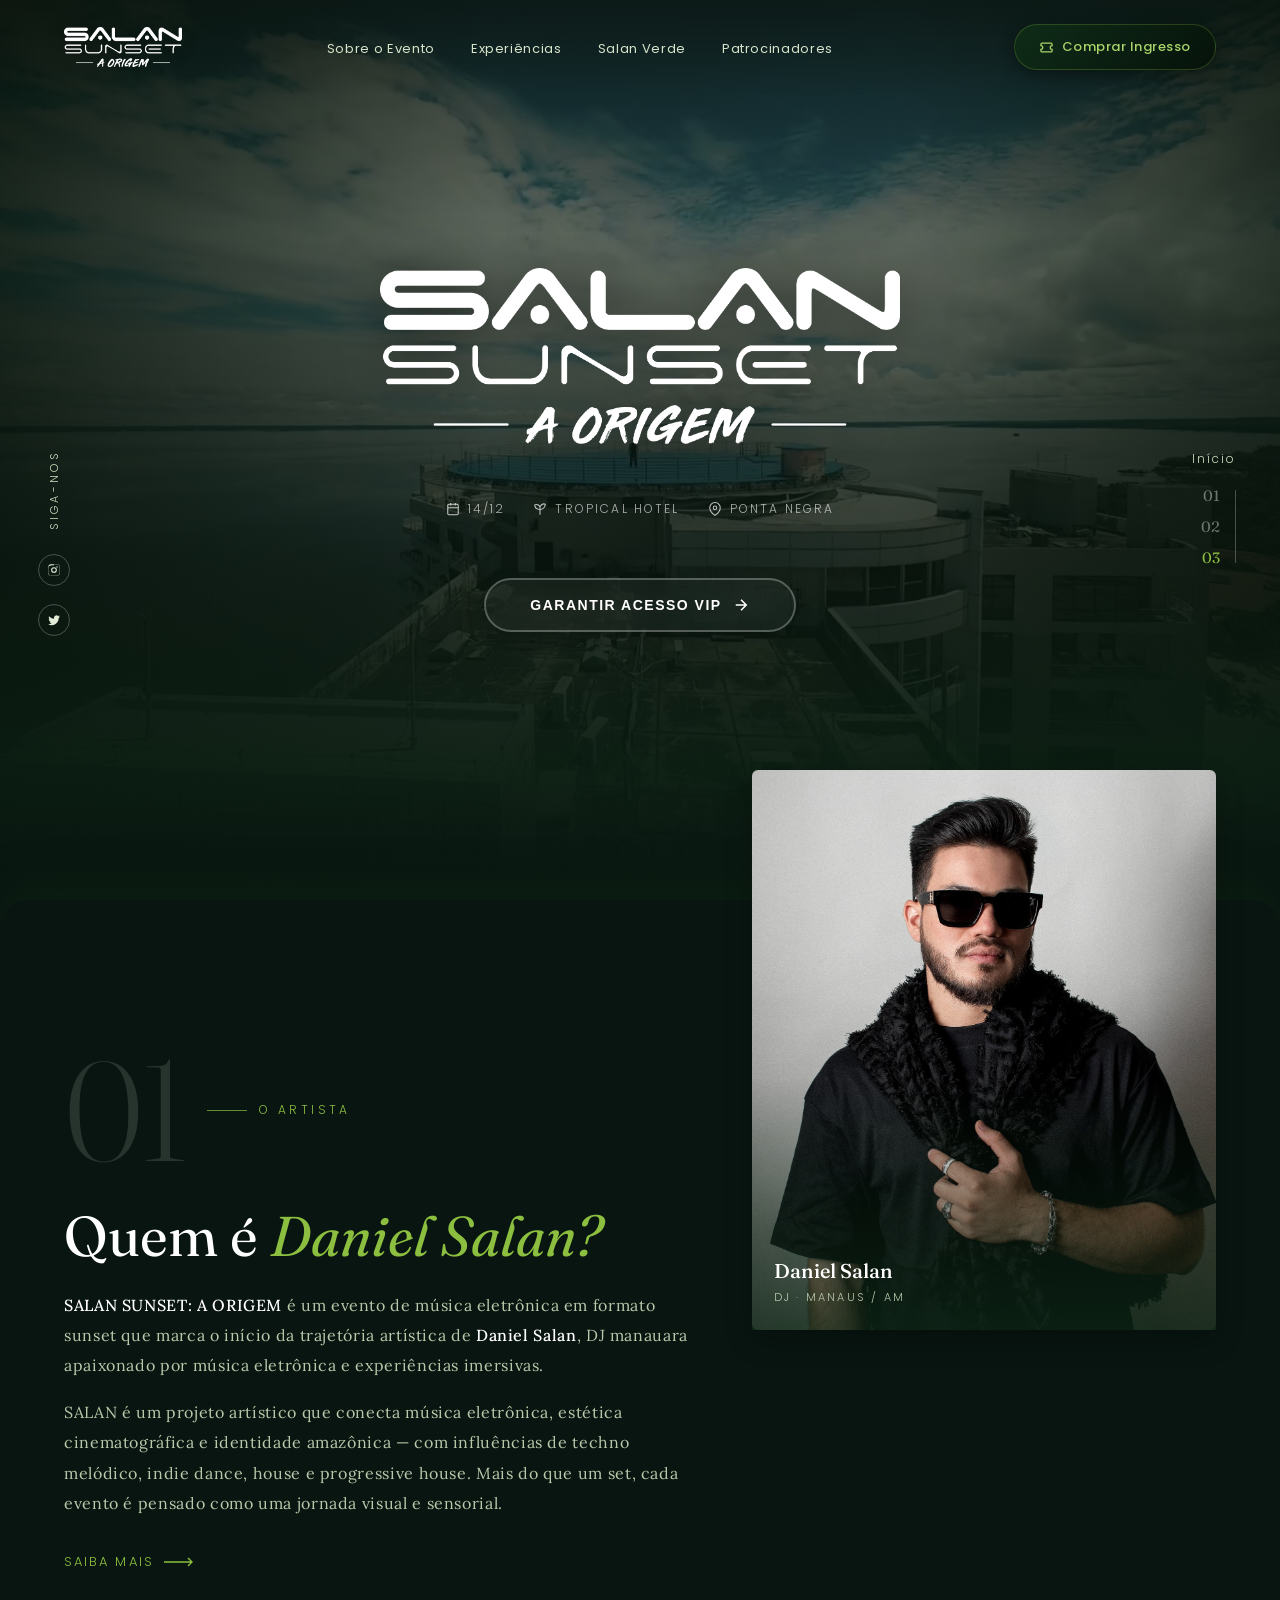
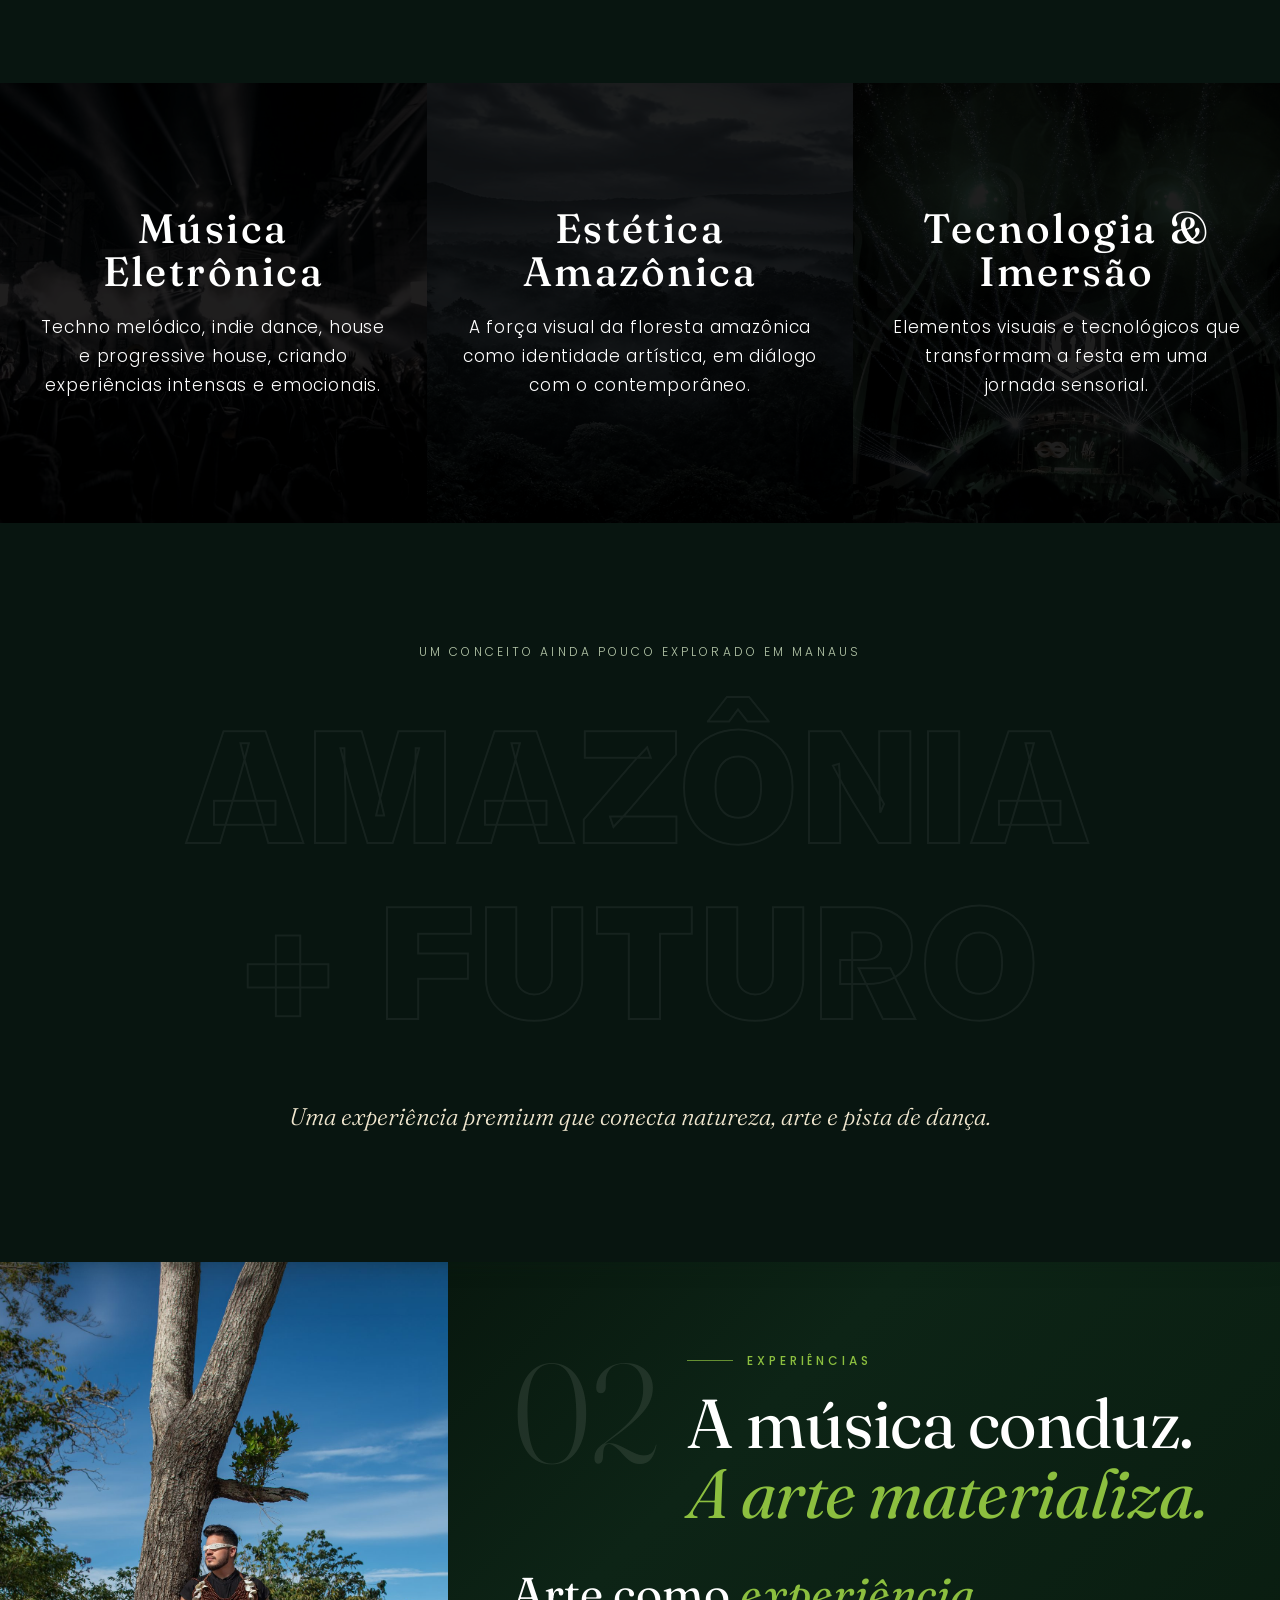
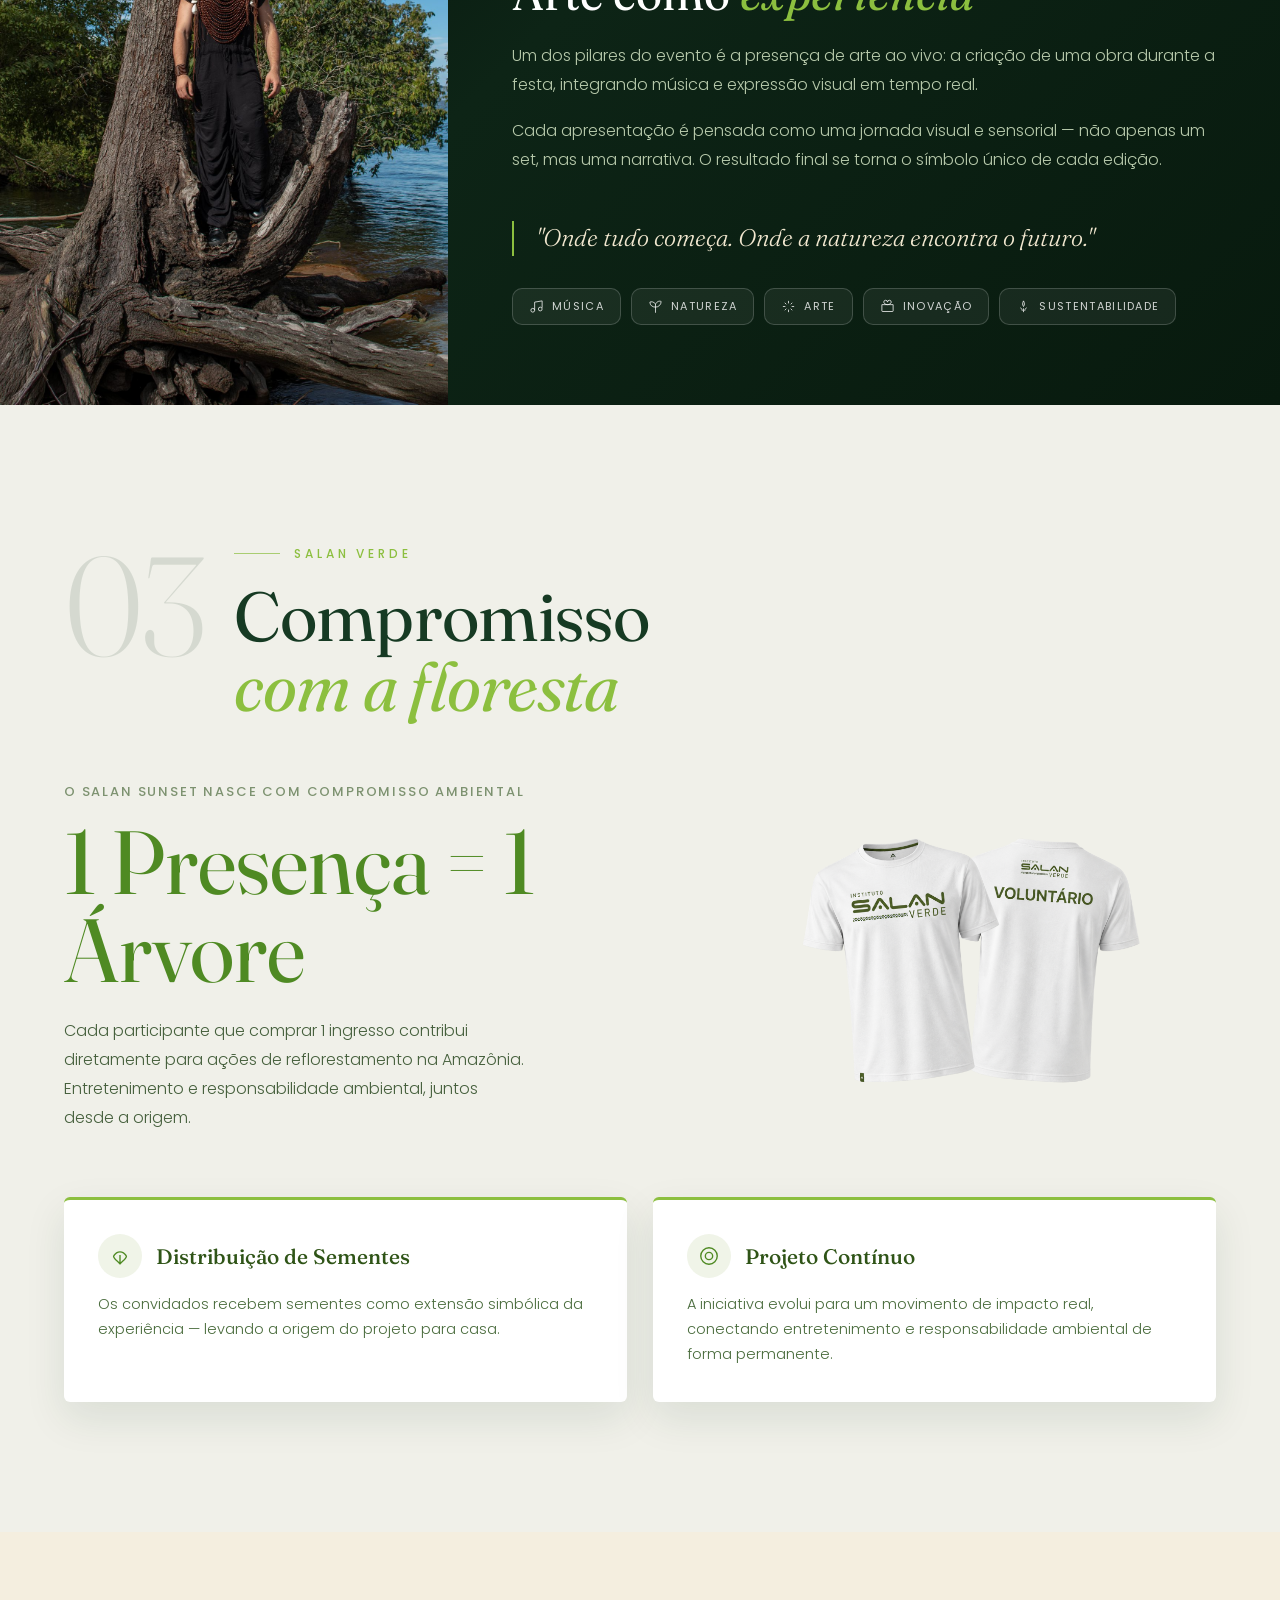
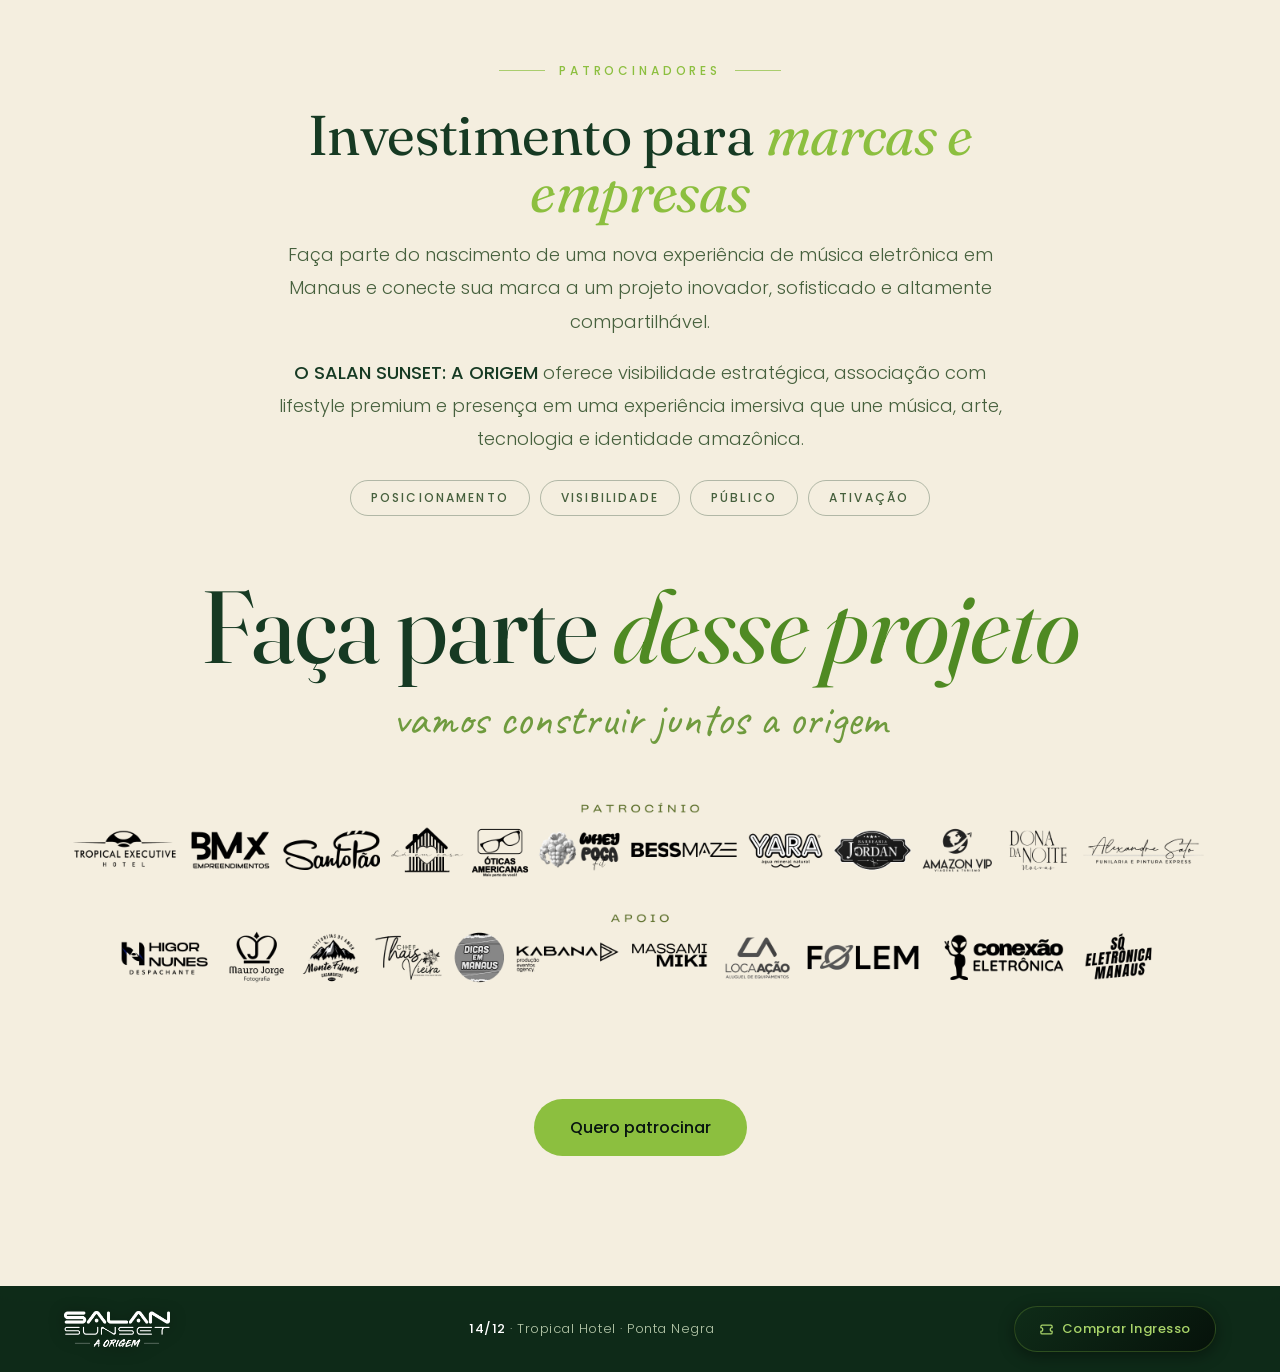
==== novo/index.html @ fd743526 "cno" ====
<!DOCTYPE html>
<html lang="pt-BR">
<head>
<meta charset="UTF-8">
<meta name="viewport" content="width=device-width, initial-scale=1.0">
<title>SALAN SUNSET — A Origem</title>
<meta name="description" content="SALAN SUNSET: A ORIGEM — um sunset de música eletrônica que une Amazônia e futuro. 14 de junho · Tropical Executive Hotel, Manaus.">
<link rel="preconnect" href="https://fonts.googleapis.com">
<link rel="preconnect" href="https://fonts.gstatic.com" crossorigin>
<link href="https://fonts.googleapis.com/css2?family=Fraunces:ital,opsz,wght@0,9..144,300;0,9..144,400;0,9..144,500;0,9..144,600;1,9..144,400;1,9..144,500&family=Lora:ital,wght@0,400;0,500;1,400&family=Poppins:wght@300;400;500;600;700&family=Caveat:wght@500;600;700&family=Abril+Fatface&family=Bebas+Neue&family=Ultra&family=Lobster&family=Playfair+Display:wght@900&family=Inter:wght@900&display=swap" rel="stylesheet">
<style>
:root{
  --green-deep:#081510;
  --green-deeper:#081510;
  --green-panel:#1f4a2f;
  --green-line:rgba(140,191,63,.22);
  --lime:#8cbf3f;
  --lime-soft:#a9d469;
  --cream:#f1e7cf;
  --light:#f0f0e9;
  --light-warm:#f4eedf;
  --ink:#163a23;
  --ink-soft:#46603d;
  --ink-mute:#7d9270;
  --on-dark:#e9efe0;
  --on-dark-mute:#b7c9ab;
  --font-display:"Fraunces",Georgia,serif;
  --font-body:"Poppins",sans-serif;
  --font-script:"Caveat",cursive;
}
*{margin:0;padding:0;box-sizing:border-box}
html{scroll-behavior:smooth}
body{font-family:var(--font-body);background:var(--green-deep);color:var(--on-dark);overflow-x:hidden;-webkit-font-smoothing:antialiased;font-weight:300}
::selection{background:var(--lime);color:var(--green-deep)}
img{display:block;max-width:100%}
a{color:inherit;text-decoration:none}

.kicker{font-size:12px;font-weight:500;letter-spacing:.32em;text-transform:uppercase;color:var(--lime);display:flex;align-items:center;gap:14px}
.kicker .ln{width:46px;height:1px;background:var(--lime);opacity:.7}
.script{font-family:var(--font-script);font-weight:600}
.h-big{font-family:var(--font-display);font-weight:400;line-height:1.02;letter-spacing:-.01em;font-size:clamp(36px,5.4vw,74px)}
.h-big em{font-style:italic;color:var(--lime)}
.lead{font-size:clamp(15px,1.4vw,17px);line-height:1.9;font-weight:400;max-width:58ch;font-family:"Lora",Georgia,serif;letter-spacing:0.04em}
.bignum{font-family:var(--font-display);font-weight:300;font-size:clamp(70px,11vw,150px);line-height:1;letter-spacing:-.02em}
.vine{position:absolute;pointer-events:none;z-index:2}

/* ---------- NAV ---------- */
header{position:fixed;top:0;left:0;right:0;z-index:100;display:flex;align-items:center;justify-content:space-between;
  padding:24px 5vw;transition:background .4s,padding .4s,backdrop-filter .4s,border-color .4s;background:linear-gradient(180deg,rgba(10,18,12,.4),transparent);backdrop-filter:blur(0px);-webkit-backdrop-filter:blur(0px)}
header.scrolled{background:rgba(10,18,13,.55);backdrop-filter:blur(28px) saturate(160%);-webkit-backdrop-filter:blur(28px) saturate(160%);padding:14px 5vw;border-bottom:1px solid rgba(255,255,255,.06)}
.nav-logo{display:flex;align-items:center}
.nav-logo-img{height:40px;width:auto;filter:drop-shadow(0 2px 8px rgba(0,0,0,.4))}
nav ul{list-style:none;display:flex;align-items:center;gap:36px}
nav a{font-size:13px;font-weight:400;letter-spacing:.05em;color:#d7e4cb;position:relative;padding:4px 0;transition:color .25s}
nav a::after{content:"";position:absolute;left:0;bottom:-2px;width:0;height:1px;background:var(--lime);transition:width .3s}
nav a:hover{color:#fff}nav a:hover::after{width:100%}
.btn-ticket{font-family:var(--font-body);font-weight:500;letter-spacing:.04em;font-size:13px;background:linear-gradient(135deg,#0f2c18,#06120a);color:#a9d469;border:1px solid rgba(140,191,63,.25);
  padding:12px 24px;border-radius:40px;cursor:pointer;transition:transform .25s,box-shadow .3s;display:inline-flex;align-items:center;gap:8px;white-space:nowrap;box-shadow:0 4px 16px rgba(0,0,0,.4)}
.btn-ticket{position:relative;overflow:hidden}
.btn-ticket::before{content:"";position:absolute;top:0;left:-100%;width:100%;height:100%;background:linear-gradient(90deg,transparent,rgba(255,255,255,.18),transparent);animation:btn-shine 3s linear infinite}
@keyframes btn-shine{0%{left:-100%}100%{left:100%}}
.btn-ticket svg{width:15px;height:15px}
.menu-toggle{display:none;background:none;border:none;cursor:pointer;flex-direction:column;gap:5px;z-index:120}
.menu-toggle span{display:block;width:26px;height:2px;background:#fff;border-radius:2px;transition:.3s}

/* ---------- HERO (MNTN-style, dark, fades into next section) ---------- */
.hero{position:sticky;top:0;height:100vh;display:flex;align-items:center;background:var(--green-deep);overflow:hidden}
.hero-bg{position:absolute;top:0;left:0;right:0;height:100%;z-index:0}
.hero-bg img.hero-poster{position:absolute;top:0;left:0;width:100%;height:100%;object-fit:cover;object-position:50% 26%;transition:opacity .8s ease}
.hero-bg img.hero-poster.hidden{opacity:0;pointer-events:none}
.hero-bg video.hero-video{position:absolute;top:0;left:0;width:100%;height:100%;object-fit:cover;object-position:50% 26%;opacity:0;transition:opacity .8s ease}
.hero-bg video.hero-video.visible{opacity:1}
.hero-bg::after{content:"";position:absolute;inset:0;background:
  linear-gradient(180deg,rgba(6,18,10,.8),rgba(8,24,14,.55) 26%,rgba(6,18,10,.78) 62%,rgba(10,28,17,.96) 86%,var(--green-deep) 100%),
  linear-gradient(90deg,rgba(6,18,10,.75),transparent 38%,transparent 70%,rgba(6,18,10,.6))}
.hero-inner{position:relative;z-index:3;padding:0 9vw;max-width:1320px;width:100%;margin:0 auto}
.hero-tag{margin-bottom:24px;opacity:0;animation:rise .9s .2s forwards}
.hero h1{margin:0;font-family:var(--font-display);font-weight:400;line-height:1.04;color:#fff;letter-spacing:0;
  font-size:clamp(40px,6.6vw,92px);max-width:14ch}
.hero h1 span{display:block;opacity:0;animation:rise 1s forwards}
.hero h1 .l1{animation-delay:.34s}.hero h1 .l2{animation-delay:.5s}
.hero-scroll{margin-top:34px;display:inline-flex;align-items:center;gap:12px;color:#d4e2c6;font-size:13px;letter-spacing:.12em;opacity:0;animation:rise 1s .8s forwards}
.hero-scroll svg{width:16px;height:16px;animation:bob 1.8s infinite}
@keyframes bob{0%,100%{transform:translateY(0)}50%{transform:translateY(5px)}}
/* left social rail */
.hero-logo-wrap{position:absolute;top:50%;left:0;right:0;z-index:3;display:flex;flex-direction:column;justify-content:center;align-items:center;gap:28px;transform:translateY(-50%)}
.hero-logo-img{max-width:520px;width:80vw;height:auto;filter:drop-shadow(0 4px 24px rgba(0,0,0,.5));opacity:0;animation:rise .9s .2s forwards}
.hero-event-info{display:flex;align-items:center;gap:28px;font-size:12px;letter-spacing:.18em;text-transform:uppercase;color:rgba(255,255,255,.65);font-weight:300;font-family:var(--font-body);opacity:0;animation:rise .9s .35s forwards;margin:28px 0 32px}
.hero-event-info span{display:flex;align-items:center;gap:8px}
.hero-event-info svg{stroke:#fff;opacity:.75;flex-shrink:0}
.hero-cta-btn{position:relative;background:transparent;backdrop-filter:blur(20px);-webkit-backdrop-filter:blur(20px);border:2px solid rgba(255,255,255,.3);color:#fff;padding:16px 44px;border-radius:50px;font-size:14px;font-weight:700;cursor:pointer;letter-spacing:1.5px;text-transform:uppercase;display:inline-flex;align-items:center;gap:10px;text-decoration:none;overflow:hidden;font-family:'Helvetica Neue',Helvetica,Arial,sans-serif;box-shadow:0 4px 15px rgba(0,0,0,.2),inset 0 0 20px rgba(255,255,255,.03);animation:rise .9s .4s forwards,pulse-hero-btn 2.5s 1.4s ease-in-out infinite;opacity:0;transition:background .3s,border-color .3s,transform .3s}
.hero-cta-btn:hover{background:rgba(255,255,255,.08);border-color:rgba(255,255,255,.5);transform:translateY(-3px) scale(1.04)}
.hero-btn-scan{position:absolute;top:0;left:-100%;width:100%;height:100%;background:linear-gradient(90deg,transparent,rgba(255,255,255,.25),transparent);animation:scan-hero 3s linear infinite}
.hero-btn-glow{position:absolute;top:-4px;left:-4px;right:-4px;bottom:-4px;background:rgba(255,255,255,.15);border-radius:50px;z-index:-1;filter:blur(18px);opacity:.35;animation:pulse-hero-glow 2.5s ease-in-out infinite}
.hero-btn-text{position:relative;z-index:2}
.hero-btn-icon{width:18px;height:18px;position:relative;z-index:2;transition:transform .3s}
.hero-cta-btn:hover .hero-btn-icon{transform:translate(3px,-3px)}
@keyframes scan-hero{0%{left:-100%}100%{left:100%}}
@keyframes pulse-hero-btn{0%,100%{box-shadow:0 4px 15px rgba(0,0,0,.2),inset 0 0 20px rgba(255,255,255,.03)}50%{box-shadow:0 8px 25px rgba(0,0,0,.35),0 0 28px rgba(255,255,255,.15),inset 0 0 28px rgba(255,255,255,.07)}}
@keyframes pulse-hero-glow{0%,100%{opacity:.25}50%{opacity:.5}}
.hero-rail{position:fixed;left:3vw;top:50%;transform:translateY(-50%);z-index:200;display:flex;flex-direction:column;align-items:center;gap:18px;opacity:0;animation:rise 1s .9s forwards}
.hero-rail .lbl{writing-mode:vertical-rl;text-orientation:mixed;transform:rotate(180deg);font-size:11px;letter-spacing:.3em;text-transform:uppercase;color:#cddcbf;margin-bottom:6px}
.hero-rail a{width:32px;height:32px;border:1px solid rgba(255,255,255,.25);border-radius:50%;display:flex;align-items:center;justify-content:center;transition:border-color .3s,background .3s}
.hero-rail a:hover{border-color:var(--lime);background:rgba(140,191,63,.12)}
.hero-rail a svg{width:14px;height:14px;fill:#e3ecd8}
/* right indicator */
.hero-ind{position:fixed;right:3.4vw;top:50%;transform:translateY(-50%);z-index:9999;text-align:right;opacity:0;animation:rise 1s 1s forwards}
.hero-ind .start{font-size:12px;letter-spacing:.18em;color:#cddcbf;margin-bottom:18px}
.hero-ind .nums{display:flex;flex-direction:column;gap:12px;align-items:flex-end;position:relative;padding-right:16px}
.hero-ind .nums::before{content:"";position:absolute;right:0;top:4px;bottom:4px;width:1px;background:rgba(255,255,255,.25)}
.hero-ind .nums a.ind-num{font-family:var(--font-display);font-weight:400;font-size:15px;color:rgba(255,255,255,.4);transition:color .4s;text-decoration:none;cursor:pointer;display:block}
.hero-ind .nums a.ind-num:hover{color:rgba(255,255,255,.8)}
.hero-ind .nums a.ind-num.on{color:var(--lime)}
.hero-ind .start{transition:color .4s}
.hero-ind .nums::before{transition:background .4s}
.hero-ind.over-light .start{color:rgba(22,58,35,.6)}
.hero-ind.over-light .nums::before{background:rgba(22,58,35,.25)}
.hero-ind.over-light .nums a.ind-num{color:rgba(22,58,35,.35)}
.hero-ind.over-light .nums a.ind-num:hover{color:rgba(22,58,35,.8)}
.hero-ind.over-light .nums a.ind-num.on{color:#2f5417}
@keyframes rise{from{opacity:0;transform:translateY(38px)}to{opacity:1;transform:translateY(0)}}

/* ---------- SECTION SHELL ---------- */
.section{position:relative;padding:130px 5vw;overflow:hidden}
.section.dark{background:var(--green-deep)}
.section.deeper{background:var(--green-deeper)}
.section.light{background:var(--light);color:var(--ink)}
.section.warm{background:var(--light-warm);color:var(--ink)}
.wrap{max-width:1200px;margin:0 auto;position:relative;z-index:3}
.light .lead,.warm .lead{color:var(--ink-soft)}
.dark .lead,.deeper .lead{color:var(--on-dark-mute)}
.sec-head{display:flex;align-items:flex-start;gap:30px;margin-bottom:60px}
.sec-head .num{color:rgba(233,239,224,.1)}
.light .sec-head .num,.warm .sec-head .num{color:rgba(22,58,35,.12)}
.sec-head .htext{padding-top:10px}
.sec-head .kicker{margin-bottom:18px}

.reveal{opacity:0;transform:translateY(40px);transition:opacity 1s cubic-bezier(.16,.8,.3,1),transform 1s cubic-bezier(.16,.8,.3,1)}
.reveal.in{opacity:1;transform:none}
.d1{transition-delay:.1s}.d2{transition-delay:.2s}.d3{transition-delay:.3s}.d4{transition-delay:.4s}

/* ---------- 01 O ARTISTA (dark, overlaps hero) ---------- */
.sobre{padding-top:140px;padding-bottom:130px;margin-top:0;position:relative;z-index:10;border-radius:28px 28px 0 0;box-shadow:0 -18px 36px rgba(12,30,18,1);overflow:visible}
.artist-intro{display:grid;grid-template-columns:1.15fr .85fr;gap:60px;align-items:start}
.artist-portrait-desktop{display:block}
.artist-portrait-mobile{display:none}
.artist-text{position:relative;padding-bottom:30px}
.artist-text .row{display:flex;align-items:center;gap:22px;margin-bottom:26px}
.artist-text .row .bignum{color:rgba(233,239,224,.14)}
.artist-text .row .lbl{display:flex;align-items:center;gap:12px;font-size:12px;letter-spacing:.28em;text-transform:uppercase;color:var(--lime)}
.artist-text .row .lbl .ln{width:40px;height:1px;background:var(--lime);opacity:.7}
.artist-text h2{font-family:var(--font-display);font-weight:400;font-size:clamp(30px,4.4vw,56px);line-height:1.05;color:#fff;margin-bottom:24px}
.artist-text h2 em{font-style:italic;color:var(--lime)}
.artist-text p{font-size:16px;line-height:1.9;color:var(--on-dark-mute);font-weight:400;margin-bottom:16px;font-family:"Lora",Georgia,serif;letter-spacing:0.04em}
.artist-text .accent{color:#fff;font-weight:500}
.artist-text .more{display:inline-flex;align-items:center;gap:10px;margin-top:18px;color:var(--lime);font-size:13px;letter-spacing:.16em;text-transform:uppercase}
.artist-text .more svg{width:30px;height:10px;stroke:var(--lime);fill:none;stroke-width:1.4}
.artist-portrait{position:relative;margin-top:-30vh;margin-bottom:80px}
.artist-portrait .frame{border-radius:6px;overflow:hidden;box-shadow:0 10px 28px rgba(0,0,0,.22)}
.artist-portrait .frame img{width:100%;height:560px;object-fit:cover;object-position:50% 30%}
.artist-portrait .cap{position:absolute;left:22px;bottom:22px;color:#fff;z-index:2}
.artist-portrait .cap b{font-family:var(--font-display);font-weight:500;font-size:20px;display:block}
.artist-portrait .cap small{font-size:11px;letter-spacing:.2em;text-transform:uppercase;color:var(--on-dark-mute)}
.artist-portrait .frame::after{content:"";position:absolute;inset:0;background:linear-gradient(180deg,transparent 55%,rgba(15,44,26,.7))}

/* pillars (dark) */
.pillars{display:grid;grid-template-columns:repeat(3,1fr);gap:0;margin-top:80px;width:100vw;position:relative;left:50%;transform:translateX(-50%)}
.img-pillar{position:relative;height:440px;overflow:hidden}
.img-pillar img{position:absolute;inset:0;width:100%;height:100%;object-fit:cover;filter:grayscale(75%) contrast(1.15)}
.img-pillar-overlay{position:absolute;inset:0;background:rgba(0,0,0,.88)}
.img-pillar-content{position:absolute;inset:0;display:flex;flex-direction:column;justify-content:center;align-items:center;text-align:center;padding:38px 34px;z-index:2}
.img-pillar-content h3{font-family:var(--font-display);font-weight:500;font-size:41px;color:#fff;margin-bottom:20px;line-height:1.05;letter-spacing:.06em}
.img-pillar-content p{font-size:17px;line-height:1.7;color:#fff;font-weight:300;font-family:var(--font-body);max-width:360px;text-align:center;letter-spacing:.05em}

/* differential (dark) */
.diff{margin-top:120px;text-align:center}
.diff .small{font-size:12px;letter-spacing:.26em;text-transform:uppercase;color:var(--on-dark-mute);margin-bottom:22px}
.diff .mega{font-family:"Inter",sans-serif;font-weight:900;font-size:clamp(70px,12vw,180px);line-height:1.15;padding-top:.1em;letter-spacing:.04em;text-transform:uppercase;background-image:linear-gradient(to bottom,rgba(0,0,0,.8) 0%,transparent 20%,transparent 65%,rgba(0,0,0,.8) 100%),linear-gradient(to right,rgba(0,0,0,.7) 0%,transparent 18%,transparent 82%,rgba(0,0,0,.7) 100%),url('assets/ftext.jpg');background-size:cover;background-position:center;background-attachment:fixed;-webkit-background-clip:text;background-clip:text;-webkit-text-fill-color:transparent;color:transparent;-webkit-text-stroke:2px rgba(255,255,255,.06)}
.diff .mega .plus{-webkit-text-fill-color:transparent}
.diff-cols{display:grid;grid-template-columns:1fr 1fr;gap:60px;max-width:880px;margin:54px auto 0;text-align:left}
.diff-cols h4{font-size:13px;letter-spacing:.16em;text-transform:uppercase;color:var(--cream);margin-bottom:18px;font-weight:600}
.diff-cols ul{list-style:none}
.diff-cols li{display:flex;gap:13px;align-items:flex-start;font-size:15px;line-height:1.6;color:var(--on-dark-mute);margin-bottom:13px;font-weight:300}
.diff-cols li::before{content:"";flex:0 0 6px;height:6px;border-radius:50%;background:var(--lime);margin-top:9px}
.diff-result{display:inline-block;margin-top:50px;font-family:var(--font-display);font-style:italic;font-weight:300;font-size:clamp(18px,2vw,24px);color:var(--cream);white-space:nowrap;max-width:none}

/* ---------- EXPERIENCIAS (dark) ---------- */
#experiencias{padding:0;background:linear-gradient(135deg,#030b06 0%,#0d2416 45%,#081a0e 100%)}
#experiencias>.wrap{padding:80px 5vw}
.exp-art{display:grid;grid-template-columns:35% 1fr;gap:0;align-items:stretch}
.exp-art .imgwrap{border-radius:0;overflow:hidden;box-shadow:none}
.exp-art .imgwrap img{width:100%;height:100%;min-height:680px;object-fit:cover;object-position:center}
.exp-art .exp-text{padding:80px 5vw 80px 64px;display:flex;flex-direction:column;justify-content:center}
.exp-art h3{font-family:var(--font-display);font-weight:400;font-size:clamp(28px,3.6vw,46px);line-height:1.08;color:#fff;margin-bottom:22px}
.exp-art h3 em{font-style:italic;color:var(--lime)}
.exp-art p{font-size:16px;line-height:1.85;color:var(--on-dark-mute);font-weight:300;margin-bottom:16px}
.exp-art .quote{font-family:var(--font-display);font-style:italic;color:var(--cream);font-size:clamp(19px,2vw,24px);line-height:1.45;border-left:2px solid var(--lime);padding-left:22px;margin-top:30px}
.unite{text-align:center;margin-bottom:120px}
.unite h3{font-family:var(--font-display);font-weight:400;font-size:clamp(26px,3.4vw,42px);color:#fff;margin-bottom:16px}
.unite p{color:var(--on-dark-mute);font-weight:300;max-width:60ch;margin:0 auto 56px;line-height:1.8}
.chips{display:flex;flex-wrap:nowrap;justify-content:flex-start;gap:10px;align-items:center}
.chip{display:inline-flex;flex-direction:row;align-items:center;gap:8px;width:auto;padding:9px 16px;background:rgba(255,255,255,.06);border:1px solid rgba(255,255,255,.18);border-radius:10px;transition:background .3s,border-color .3s}
.chip:hover{background:rgba(140,191,63,.1);border-color:rgba(140,191,63,.4)}
.chip .box{width:auto;height:auto;border-radius:0;border:none;background:none;padding:0;display:flex;align-items:center}
.chip .box svg{width:15px;height:15px;stroke:rgba(255,255,255,.75);fill:none;stroke-width:1.6}
.chip span{font-size:11px;letter-spacing:.12em;text-transform:uppercase;color:rgba(255,255,255,.8);font-weight:400;white-space:nowrap}
.value-grid{display:grid;grid-template-columns:repeat(4,1fr);gap:0;margin-top:54px;width:100vw;position:relative;left:50%;transform:translateX(-50%)}
.vcard{background:transparent;padding:48px 40px;transition:background .35s}
.vcard:hover{background:var(--green-panel)}
.vcard .vh{display:flex;align-items:center;gap:14px;margin-bottom:20px}
.vcard .vh .ic{width:40px;height:40px;border-radius:50%;border:1px solid var(--lime);display:flex;align-items:center;justify-content:center;flex:0 0 auto}
.vcard .vh .ic svg{width:19px;height:19px;stroke:var(--lime-soft);fill:none;stroke-width:1.5}
.vcard .vh h4{font-family:var(--font-display);font-weight:500;font-size:20px;color:#fff}
.vcard ul{list-style:none}
.vcard li{display:flex;gap:11px;font-size:14.5px;line-height:1.6;color:var(--on-dark-mute);margin-bottom:11px;font-weight:300}
.vcard li::before{content:"";flex:0 0 5px;height:5px;border-radius:50%;background:var(--lime);margin-top:9px}

/* ---------- SALAN VERDE (light) ---------- */
.verde-top{display:grid;grid-template-columns:1.1fr .9fr;gap:64px;align-items:center;margin-top:50px}
.verde-mega .pre{font-size:13px;letter-spacing:.14em;text-transform:uppercase;color:var(--ink-mute);margin-bottom:16px;font-weight:500}
.verde-mega .one{font-family:var(--font-display);font-weight:400;font-size:clamp(40px,7vw,96px);line-height:.98;color:#4f8a23;display:flex;align-items:center;gap:18px;flex-wrap:wrap}
.verde-mega .one .tree{font-size:.78em}
.verde-mega .note{margin-top:24px;font-size:16px;line-height:1.8;color:var(--ink-soft);max-width:46ch;font-weight:300}
.verde-shirt{background:#fff;border-radius:6px;box-shadow:0 24px 60px rgba(22,58,35,.16);padding:44px;text-align:center}
.verde-shirt .tlogo{font-family:var(--font-body);font-weight:600;font-size:30px;letter-spacing:.06em;color:#2f5417;line-height:1}
.verde-shirt .tlogo small{display:block;font-size:10px;letter-spacing:.3em;color:#6f9b3e;font-weight:500;margin-bottom:4px}
.verde-shirt .tlogo .v{font-size:13px;letter-spacing:.32em;color:#6f9b3e;display:block;margin-top:4px}
.verde-shirt .vbig{font-family:var(--font-display);font-weight:500;font-size:34px;color:#2f5417;margin:18px 0 10px}
.verde-shirt p{color:#6f9b3e;font-size:13px;font-weight:300}
.verde-cards{display:grid;grid-template-columns:repeat(2,1fr);gap:26px;margin-top:64px}
.gcard{background:#fff;border-radius:6px;padding:34px;box-shadow:0 16px 40px rgba(22,58,35,.1);border-top:3px solid var(--lime)}
.gcard .gh{display:flex;align-items:center;gap:14px;margin-bottom:14px}
.gcard .gh .ic{width:44px;height:44px;border-radius:50%;background:#f0f4e8;display:flex;align-items:center;justify-content:center}
.gcard .gh .ic svg{width:22px;height:22px;stroke:#4f8a23;fill:none;stroke-width:1.5}
.gcard h4{font-family:var(--font-display);font-weight:500;font-size:21px;color:#2f5417}
.gcard p{font-size:14.5px;line-height:1.75;color:#496b3c;font-weight:300}

/* ---------- PATROCINADORES (warm light) ---------- */
.spons{text-align:center}
.spons .invest{max-width:760px;margin:0 auto 60px}
.spons .invest p{font-size:clamp(16px,1.5vw,18px);line-height:1.85;color:var(--ink-soft);font-weight:300;margin-top:18px}
.spons .invest .accent{color:var(--ink);font-weight:500}
.spons .final{font-family:var(--font-display);font-weight:400;font-size:clamp(40px,8vw,108px);line-height:.98;color:var(--ink);margin:24px 0 14px;letter-spacing:-.01em}
.spons .final .w{color:#4f8a23;font-style:italic}
.spons .final-sub{font-family:var(--font-script);font-size:clamp(28px,4vw,46px);color:#6f9b3e;margin-bottom:46px}
.spons-tags{display:flex;flex-wrap:wrap;gap:10px;margin-top:24px;justify-content:center}
.spons-tag{display:inline-block;padding:8px 20px;border:1px solid rgba(22,58,35,.3);border-radius:30px;font-size:12px;letter-spacing:.18em;text-transform:uppercase;color:var(--ink-soft);font-weight:500;font-family:var(--font-body)}
.logos-row{display:flex;flex-wrap:wrap;justify-content:center;gap:22px;margin-top:10px}
.logo-slot{width:210px;height:100px;border:1px solid rgba(22,58,35,.16);border-radius:5px;display:flex;align-items:center;justify-content:center;font-size:12px;letter-spacing:.16em;text-transform:uppercase;color:var(--ink-mute);background:#fff;transition:border-color .3s,color .3s,transform .3s}
.logo-slot:hover{border-color:var(--lime);color:#4f8a23;transform:translateY(-3px)}

/* ---------- FOOTER ---------- */
footer{background:rgba(15,44,26,.96);backdrop-filter:blur(12px);-webkit-backdrop-filter:blur(12px);padding:20px 5vw;position:relative}
.foot-wrap{max-width:1200px;margin:0 auto;display:flex;justify-content:space-between;align-items:center;gap:24px}
.foot-logo{display:flex;align-items:center}
.foot-logo img{height:36px;width:auto;filter:drop-shadow(0 2px 8px rgba(0,0,0,.4))}
.foot-meta{font-size:13px;color:var(--on-dark-mute);font-weight:300;letter-spacing:.04em}
.foot-meta strong{color:#fff;font-weight:500}
.foot-bottom{display:none}

/* ---------- RESPONSIVE ---------- */
@media(max-width:980px){
  .artist-intro{display:flex;flex-direction:column;gap:0}
  .exp-art{grid-template-columns:1fr;gap:0}
  .exp-art .imgwrap img{height:360px}
  .exp-art .exp-text{padding:48px 6vw}
  .verde-top{grid-template-columns:1fr;gap:32px}
  .artist-portrait-desktop{display:none}
  .artist-portrait-mobile{display:block;margin-top:24px;margin-bottom:24px;width:100%}
  .artist-portrait .frame img{height:380px}
  .artist-portrait{margin-top:0}
  .sobre{margin-top:0}
  .diff-cols,.verde-cards{grid-template-columns:1fr}
  .value-grid{grid-template-columns:repeat(2,1fr);width:100%;left:0;transform:none}
  .pillars{grid-template-columns:1fr;width:100vw;left:50%;transform:translateX(-50%)}
  .img-pillar{height:280px}
  .img-pillar-content h3{font-size:28px}
  .img-pillar-content p{font-size:14px}
  .hero-rail,.hero-ind{display:none}
  .diff .mega{font-size:clamp(48px,12vw,100px)}
  .chips{flex-wrap:wrap;gap:8px}
  .hero-event-info{flex-wrap:wrap;gap:12px;justify-content:center}
  .hero-logo-img{max-width:80vw}
}
@media(max-width:760px){
  nav ul{position:fixed;inset:0;background:rgba(10,18,13,.97);backdrop-filter:blur(16px);flex-direction:column;justify-content:center;gap:30px;transform:translateX(100%);transition:transform .4s;z-index:110}
  nav ul.open{transform:translateX(0)}
  nav a{font-size:20px;letter-spacing:.04em}
  .btn-ticket{display:none}
  .mobile-ticket{display:inline-flex!important}
  .menu-toggle{display:flex}
  .menu-toggle.active span:nth-child(1){transform:translateY(7px) rotate(45deg)}
  .menu-toggle.active span:nth-child(2){opacity:0}
  .menu-toggle.active span:nth-child(3){transform:translateY(-7px) rotate(-45deg)}
  .section{padding:70px 5vw}
  .sobre{padding-top:80px;padding-bottom:80px}
  .hero-logo-wrap{gap:18px}
  .hero-cta-btn{padding:12px 28px;font-size:11px}
  .hero-event-info{font-size:10px;gap:10px}
  .value-grid{grid-template-columns:1fr}
  .vcard{padding:28px 20px}
  .img-pillar-content h3{font-size:22px}
  .foot-wrap{flex-direction:column;gap:16px;text-align:center}
  .spons-tags{gap:8px}
  .diff .mega{font-size:clamp(40px,15vw,80px)}
  .sec-head{flex-direction:column;gap:10px;margin-bottom:36px}
  .pillars{grid-template-columns:1fr}
}
.mobile-ticket{display:none}
</style>
</head>
<body>

<!-- ===== NAV ===== -->
<header id="header">
  <a href="#top" class="nav-logo"><img src="LOGO - Salan Sunset.png" alt="Salan Sunset" class="nav-logo-img"></a>
  <nav>
    <button class="menu-toggle" id="menuToggle" aria-label="Menu"><span></span><span></span><span></span></button>
    <ul id="navList">
      <li><a href="#sobre">Sobre o Evento</a></li>
      <li><a href="#experiencias">Experiências</a></li>
      <li><a href="#verde">Salan Verde</a></li>
      <li><a href="#patrocinadores">Patrocinadores</a></li>
      <li><a href="#ingresso" class="btn-ticket mobile-ticket">Comprar Ingresso</a></li>
    </ul>
  </nav>
  <a href="#ingresso" class="btn-ticket">
    <svg viewBox="0 0 24 24" fill="none" stroke="currentColor" stroke-width="2"><path d="M3 9a3 3 0 0 1 0 6v2a2 2 0 0 0 2 2h14a2 2 0 0 0 2-2v-2a3 3 0 0 1 0-6V7a2 2 0 0 0-2-2H5a2 2 0 0 0-2 2z"/></svg>
    Comprar Ingresso
  </a>
</header>

<!-- ===== HERO ===== -->
<section class="hero" id="top">
  <div class="hero-bg">
    <img src="assets/f1.jpg" alt="Natureza amazônica ao entardecer" class="hero-poster">
    <video autoplay loop muted playsinline webkit-playsinline preload="auto" class="hero-video">
      <source src="assets/f1.mp4" type="video/mp4">
    </video>
  </div>
  <!-- left social rail -->
  <div class="hero-rail">
    <span class="lbl">Siga-nos</span>
    <a href="#" aria-label="Instagram"><svg viewBox="0 0 24 24"><path d="M12 2.2c3.2 0 3.6 0 4.9.1 1.2.1 1.8.3 2.2.4.6.2 1 .5 1.4.9.4.4.7.8.9 1.4.2.4.4 1 .4 2.2.1 1.3.1 1.7.1 4.9s0 3.6-.1 4.9c-.1 1.2-.3 1.8-.4 2.2-.2.6-.5 1-.9 1.4-.4.4-.8.7-1.4.9-.4.2-1 .4-2.2.4-1.3.1-1.7.1-4.9.1s-3.6 0-4.9-.1c-1.2-.1-1.8-.3-2.2-.4-.6-.2-1-.5-1.4-.9-.4-.4-.7-.8-.9-1.4-.2-.4-.4-1-.4-2.2C2.2 15.6 2.2 15.2 2.2 12s0-3.6.1-4.9c.1-1.2.3-1.8.4-2.2.2-.6.5-1 .9-1.4.4-.4.8-.7 1.4-.9.4-.2 1-.4 2.2-.4C8.4 2.2 8.8 2.2 12 2.2zm0 1.8c-3.1 0-3.5 0-4.7.1-1.1.1-1.7.2-2.1.4-.5.2-.9.4-1.3.8-.4.4-.6.8-.8 1.3-.2.4-.3 1-.4 2.1C2.6 8.5 2.6 8.9 2.6 12s0 3.5.1 4.7c.1 1.1.2 1.7.4 2.1.2.5.4.9.8 1.3.4.4.8.6 1.3.8.4.2 1 .3 2.1.4 1.2.1 1.6.1 4.7.1s3.5 0 4.7-.1c1.1-.1 1.7-.2 2.1-.4.5-.2.9-.4 1.3-.8.4-.4.6-.8.8-1.3.2-.4.3-1 .4-2.1.1-1.2.1-1.6.1-4.7s0-3.5-.1-4.7c-.1-1.1-.2-1.7-.4-2.1-.2-.5-.4-.9-.8-1.3-.4-.4-.8-.6-1.3-.8-.4-.2-1-.3-2.1-.4-1.2-.1-1.6-.1-4.7-.1zm0 3.1a4.9 4.9 0 1 1 0 9.8 4.9 4.9 0 0 1 0-9.8zm0 8a3.1 3.1 0 1 0 0-6.2 3.1 3.1 0 0 0 0 6.2zm6.3-8.2a1.15 1.15 0 1 1-2.3 0 1.15 1.15 0 0 1 2.3 0z"/></svg></a>
    <a href="#" aria-label="Twitter"><svg viewBox="0 0 24 24"><path d="M22 5.9c-.7.3-1.5.5-2.3.6.8-.5 1.5-1.3 1.8-2.3-.8.5-1.7.8-2.6 1A4.1 4.1 0 0 0 12 8.8c0 .3 0 .6.1.9-3.4-.2-6.4-1.8-8.4-4.3-.4.6-.6 1.3-.6 2.1 0 1.4.7 2.7 1.8 3.4-.7 0-1.3-.2-1.9-.5v.1c0 2 1.4 3.6 3.3 4-.3.1-.7.1-1 .1-.3 0-.5 0-.8-.1.5 1.6 2 2.8 3.8 2.8a8.2 8.2 0 0 1-5.1 1.8H2a11.6 11.6 0 0 0 6.3 1.8c7.5 0 11.7-6.3 11.7-11.7v-.5c.8-.6 1.5-1.3 2-2.2z"/></svg></a>
  </div>

  <div class="hero-logo-wrap">
    <img src="LOGO - Salan Sunset.png" alt="Salan Sunset" class="hero-logo-img">
    <div class="hero-event-info">
      <span>
        <svg width="14" height="14" viewBox="0 0 24 24" fill="none" stroke="currentColor" stroke-width="1.8"><rect x="3" y="4" width="18" height="18" rx="2"/><line x1="16" y1="2" x2="16" y2="6"/><line x1="8" y1="2" x2="8" y2="6"/><line x1="3" y1="10" x2="21" y2="10"/></svg>
        14/12
      </span>
      <span>
        <svg width="14" height="14" viewBox="0 0 24 24" fill="none" stroke="currentColor" stroke-width="1.8"><path d="M12 22V8M12 8c-3-4-7-4-9-3 0 5 4 8 9 8M12 8c3-5 7-5 9-4 0 5-4 9-9 9"/></svg>
        Tropical Hotel
      </span>
      <span>
        <svg width="14" height="14" viewBox="0 0 24 24" fill="none" stroke="currentColor" stroke-width="1.8"><path d="M21 10c0 7-9 13-9 13s-9-6-9-13a9 9 0 0 1 18 0z"/><circle cx="12" cy="10" r="3"/></svg>
        Ponta Negra
      </span>
    </div>
    <a href="https://shotgun.live/events/salan-sunset-a-origem" target="_blank" class="hero-cta-btn">
      <span class="hero-btn-scan"></span>
      <span class="hero-btn-text">Garantir Acesso VIP</span>
      <svg viewBox="0 0 24 24" fill="none" stroke="currentColor" stroke-width="2" class="hero-btn-icon"><path d="M5 12h14M12 5l7 7-7 7"/></svg>
      <span class="hero-btn-glow"></span>
    </a>
  </div>
</section>

<div class="hero-ind">
  <div class="start">Início</div>
  <div class="nums">
    <a href="#top" class="ind-num on" data-target="top">01</a>
    <a href="#sobre" class="ind-num" data-target="sobre">02</a>
    <a href="#experiencias" class="ind-num" data-target="experiencias">03</a>
  </div>
</div>

<!-- ===== 01 O ARTISTA (dark, overlaps hero) ===== -->
<section class="section dark sobre" id="sobre">
  <div class="wrap">
    <div class="artist-intro">
      <div class="artist-text">
        <div class="row reveal">
          <div class="bignum">01</div>
          <div class="lbl"><span class="ln"></span>O Artista</div>
        </div>
        <h2 class="reveal d1">Quem é <em>Daniel Salan?</em></h2>
        <!-- foto só no mobile, aparece abaixo do título -->
        <div class="artist-portrait artist-portrait-mobile reveal d1">
          <div class="frame"><img src="assets/salan-glasses.jpg" alt="Daniel Salan na natureza amazônica"></div>
          <div class="cap"><b>Daniel Salan</b><small>DJ · Manaus / AM</small></div>
        </div>
        <p class="reveal d1"><span class="accent">SALAN SUNSET: A ORIGEM</span> é um evento de música eletrônica em formato sunset que marca o início da trajetória artística de <span class="accent">Daniel Salan</span>, DJ manauara apaixonado por música eletrônica e experiências imersivas.</p>
        <p class="reveal d2">SALAN é um projeto artístico que conecta música eletrônica, estética cinematográfica e identidade amazônica — com influências de techno melódico, indie dance, house e progressive house. Mais do que um set, cada evento é pensado como uma jornada visual e sensorial.</p>
        <a href="#experiencias" class="more reveal d2">Saiba mais <svg viewBox="0 0 30 10"><path d="M0 5h28M24 1l4 4-4 4"/></svg></a>
      </div>
      <!-- foto no desktop, coluna direita -->
      <div class="artist-portrait artist-portrait-desktop reveal d1">
        <div class="frame"><img src="assets/salan-glasses.jpg" alt="Daniel Salan na natureza amazônica"></div>
        <div class="cap"><b>Daniel Salan</b><small>DJ · Manaus / AM</small></div>
      </div>
    </div>

    <div class="pillars">
      <div class="img-pillar reveal">
        <img src="assets/d1.jpg" alt="Música Eletrônica">
        <div class="img-pillar-overlay"></div>
        <div class="img-pillar-content">
          <h3>Música Eletrônica</h3>
          <p>Techno melódico, indie dance, house e progressive house, criando experiências intensas e emocionais.</p>
        </div>
      </div>
      <div class="img-pillar reveal d1">
        <img src="assets/d2.jpg" alt="Estética Amazônica">
        <div class="img-pillar-overlay"></div>
        <div class="img-pillar-content">
          <h3>Estética Amazônica</h3>
          <p>A força visual da floresta amazônica como identidade artística, em diálogo com o contemporâneo.</p>
        </div>
      </div>
      <div class="img-pillar reveal d2">
        <img src="assets/d3.jpg" alt="Tecnologia & Imersão">
        <div class="img-pillar-overlay"></div>
        <div class="img-pillar-content">
          <h3>Tecnologia & Imersão</h3>
          <p>Elementos visuais e tecnológicos que transformam a festa em uma jornada sensorial.</p>
        </div>
      </div>
    </div>

    <div class="diff">
      <div class="small reveal">Um conceito ainda pouco explorado em Manaus</div>
      <div class="mega reveal d1">Amazônia<br><span class="plus">+</span> Futuro</div>
      <div class="diff-result reveal d2">Uma experiência premium que conecta natureza, arte e pista de dança.</div>
    </div>
  </div>
</section>

<!-- ===== 02 EXPERIENCIAS (dark) ===== -->
<section class="section deeper" id="experiencias">
  <div class="exp-art">
    <div class="imgwrap reveal"><img src="assets/salan-river.jpg" alt="Daniel Salan à beira do rio com adornos amazônicos"></div>
    <div class="exp-text reveal d1">
      <div class="sec-head" style="margin-bottom:40px">
        <div class="bignum num reveal">02</div>
        <div class="htext">
          <div class="kicker reveal"><span class="ln"></span>Experiências</div>
          <h2 class="h-big reveal d1" style="color:#fff">A música conduz.<br><em>A arte materializa.</em></h2>
        </div>
      </div>
      <h3>Arte como <em>experiência</em></h3>
      <p>Um dos pilares do evento é a presença de arte ao vivo: a criação de uma obra durante a festa, integrando música e expressão visual em tempo real.</p>
      <p>Cada apresentação é pensada como uma jornada visual e sensorial — não apenas um set, mas uma narrativa. O resultado final se torna o símbolo único de cada edição.</p>
      <div class="quote">"Onde tudo começa. Onde a natureza encontra o futuro."</div>
      <div class="chips" style="margin-top:32px">
        <div class="chip reveal d1"><div class="box"><svg viewBox="0 0 24 24"><circle cx="6" cy="18" r="3"/><circle cx="18" cy="16" r="3"/><path d="M9 18V5l12-2v11"/></svg></div><span>Música</span></div>
        <div class="chip reveal d1"><div class="box"><svg viewBox="0 0 24 24"><path d="M12 22V8M12 8c-3-4-7-4-9-3 0 5 4 8 9 8M12 8c3-5 7-5 9-4 0 5-4 9-9 9"/></svg></div><span>Natureza</span></div>
        <div class="chip reveal d2"><div class="box"><svg viewBox="0 0 24 24"><path d="M12 3v4M12 17v4M3 12h4M17 12h4M6 6l2.5 2.5M15.5 15.5 18 18M18 6l-2.5 2.5M8.5 15.5 6 18"/></svg></div><span>Arte</span></div>
        <div class="chip reveal d2"><div class="box"><svg viewBox="0 0 24 24"><path d="M3 9h18v10a1 1 0 0 1-1 1H4a1 1 0 0 1-1-1z"/><path d="M12 5a3 3 0 0 1 6 0c0 2-3 4-6 4M12 5a3 3 0 0 0-6 0c0 2 3 4 6 4"/></svg></div><span>Inovação</span></div>
        <div class="chip reveal d3"><div class="box"><svg viewBox="0 0 24 24"><path d="M12 3c-2 4-2 6 0 9 2-3 2-5 0-9zM12 21v-6M7 14c2 1 3 3 3 5M17 14c-2 1-3 3-3 5"/></svg></div><span>Sustentabilidade</span></div>
      </div>
    </div>
  </div>
</section>

<!-- ===== 03 SALAN VERDE (light) ===== -->
<section class="section light" id="verde">
  <div class="wrap">
    <div class="sec-head">
      <div class="bignum num reveal">03</div>
      <div class="htext">
        <div class="kicker reveal"><span class="ln"></span>Salan Verde</div>
        <h2 class="h-big reveal d1">Compromisso<br><em>com a floresta</em></h2>
      </div>
    </div>
    <div class="verde-top">
      <div class="verde-mega">
        <div class="pre reveal">O Salan Sunset nasce com compromisso ambiental</div>
        <div class="one reveal d1">1 Presença = 1 Árvore</div>
        <p class="note reveal d2">Cada participante que comprar 1 ingresso contribui diretamente para ações de reflorestamento na Amazônia. Entretenimento e responsabilidade ambiental, juntos desde a origem.</p>
      </div>
      <div class="reveal d2" style="display:flex;align-items:center;justify-content:center">
        <img src="assets/camisas.png" alt="Camisa Salan Verde" style="width:100%;max-width:780px;height:auto;display:block">
      </div>
    </div>
    <div class="verde-cards">
      <div class="gcard reveal d1">
        <div class="gh"><div class="ic"><svg viewBox="0 0 24 24"><path d="M5 12c4-6 10-6 14 0M5 12c0 4 6 6 7 9M19 12c0 4-6 6-7 9M12 21V11"/></svg></div><h4>Distribuição de Sementes</h4></div>
        <p>Os convidados recebem sementes como extensão simbólica da experiência — levando a origem do projeto para casa.</p>
      </div>
      <div class="gcard reveal d2">
        <div class="gh"><div class="ic"><svg viewBox="0 0 24 24"><circle cx="12" cy="12" r="9"/><circle cx="12" cy="12" r="4"/></svg></div><h4>Projeto Contínuo</h4></div>
        <p>A iniciativa evolui para um movimento de impacto real, conectando entretenimento e responsabilidade ambiental de forma permanente.</p>
      </div>
    </div>
  </div>
</section>

<!-- ===== PATROCINADORES (warm light) ===== -->
<section class="section warm spons" id="patrocinadores">
  <div class="wrap">
    <div class="kicker reveal" style="justify-content:center;margin-bottom:26px"><span class="ln"></span>Patrocinadores<span class="ln"></span></div>
    <div class="invest reveal d1">
      <h2 class="h-big" style="font-size:clamp(30px,4.4vw,56px)">Investimento para <em>marcas e empresas</em></h2>
      <p>Faça parte do nascimento de uma nova experiência de música eletrônica em Manaus e conecte sua marca a um projeto inovador, sofisticado e altamente compartilhável.</p>
      <p><span class="accent">O SALAN SUNSET: A ORIGEM</span> oferece visibilidade estratégica, associação com lifestyle premium e presença em uma experiência imersiva que une música, arte, tecnologia e identidade amazônica.</p>
      <div class="spons-tags">
        <span class="spons-tag">Posicionamento</span>
        <span class="spons-tag">Visibilidade</span>
        <span class="spons-tag">Público</span>
        <span class="spons-tag">Ativação</span>
      </div>
    </div>
    <div class="final reveal d2">Faça parte <span class="w">desse projeto</span></div>
    <div class="final-sub reveal d2">vamos construir juntos a origem</div>
    <div class="reveal d2" style="margin-top:40px;text-align:center">
      <img src="assets/patrocinadores.png" alt="Patrocinadores" style="width:100%;max-width:1200px;height:auto;display:inline-block;border-radius:6px">
    </div>
    <div style="margin-top:52px" class="reveal d3"><a href="#ingresso" class="btn-primary" style="background:var(--lime);color:var(--green-deep);font-family:var(--font-body);font-weight:500;padding:16px 36px;border-radius:46px;display:inline-flex;align-items:center;gap:11px">Quero patrocinar</a></div>
  </div>
</section>

<!-- ===== FOOTER ===== -->
<footer id="ingresso">
  <div class="foot-wrap">
    <div class="foot-logo"><img src="LOGO - Salan Sunset.png" alt="Salan Sunset"></div>
    <div class="foot-meta"><strong>14/12</strong> · Tropical Hotel · Ponta Negra</div>
    <a href="https://shotgun.live/events/salan-sunset-a-origem" target="_blank" class="btn-ticket" id="buyBtn">
      <svg viewBox="0 0 24 24" fill="none" stroke="currentColor" stroke-width="2" style="width:15px"><path d="M3 9a3 3 0 0 1 0 6v2a2 2 0 0 0 2 2h14a2 2 0 0 0 2-2v-2a3 3 0 0 1 0-6V7a2 2 0 0 0-2-2H5a2 2 0 0 0-2 2z"/></svg>
      Comprar Ingresso
    </a>
  </div>
</footer>

<script>
const heroVideo=document.querySelector('.hero-video'),heroPoster=document.querySelector('.hero-poster');
heroVideo.loop=true;
heroVideo.addEventListener('ended',()=>heroVideo.play());
const heroInd=document.querySelector('.hero-ind');
const lightSections=document.querySelectorAll('.section.light,.section.warm');
const lightObserver=new IntersectionObserver((entries)=>{
  const anyLight=[...lightSections].some(s=>s.getBoundingClientRect().top<window.innerHeight/2&&s.getBoundingClientRect().bottom>window.innerHeight/2);
  heroInd.classList.toggle('over-light',anyLight);
},{threshold:[0,.1,.5,1]});
lightSections.forEach(s=>lightObserver.observe(s));
addEventListener('scroll',()=>{
  const anyLight=[...lightSections].some(s=>s.getBoundingClientRect().top<window.innerHeight/2&&s.getBoundingClientRect().bottom>window.innerHeight/2);
  heroInd.classList.toggle('over-light',anyLight);
},{ passive:true });
const indLinks=document.querySelectorAll('.ind-num');
const trackedSections=[document.getElementById('top'),document.getElementById('sobre'),document.getElementById('experiencias')];
const sectionObserver=new IntersectionObserver((entries)=>{entries.forEach(e=>{if(e.isIntersecting){const id=e.target.id;indLinks.forEach(a=>{a.classList.toggle('on',a.dataset.target===id)})}})},{threshold:.3});
trackedSections.forEach(s=>{if(s)sectionObserver.observe(s)});
heroVideo.addEventListener('canplay',()=>{heroVideo.classList.add('visible');heroPoster.classList.add('hidden')},{ once: true });
const header=document.getElementById('header');
addEventListener('scroll',()=>header.classList.toggle('scrolled',scrollY>40));
const toggle=document.getElementById('menuToggle'),navList=document.getElementById('navList');
toggle.addEventListener('click',()=>{toggle.classList.toggle('active');navList.classList.toggle('open')});
navList.querySelectorAll('a').forEach(a=>a.addEventListener('click',()=>{toggle.classList.remove('active');navList.classList.remove('open')}));
const io=new IntersectionObserver((entries)=>{entries.forEach(e=>{if(e.isIntersecting){e.target.classList.add('in');io.unobserve(e.target)}})},{threshold:.12,rootMargin:'0px 0px -60px 0px'});
document.querySelectorAll('.reveal').forEach(el=>io.observe(el));
document.getElementById('buyBtn').addEventListener('click',(e)=>{e.preventDefault();alert('Conecte aqui o link da plataforma de ingressos (Sympla, Shotgun, etc.)');});
</script>
</body>
</html>
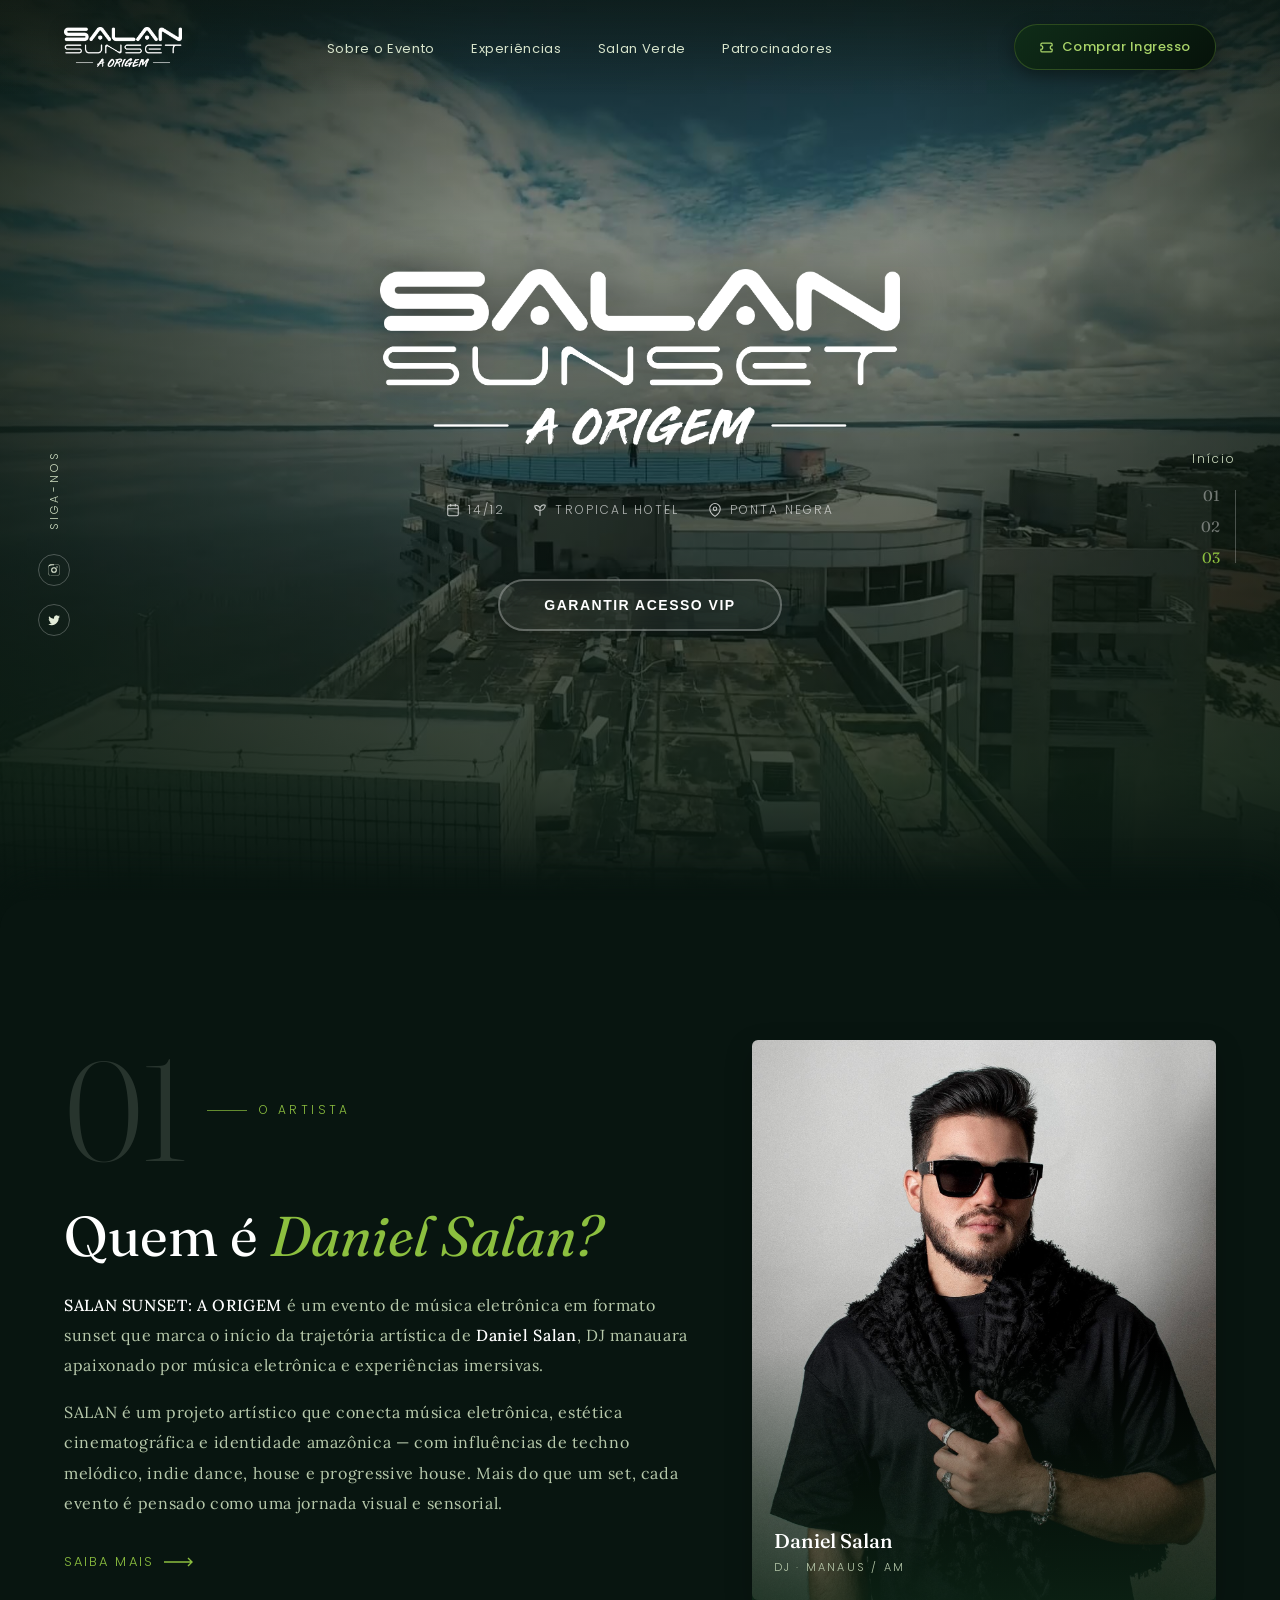
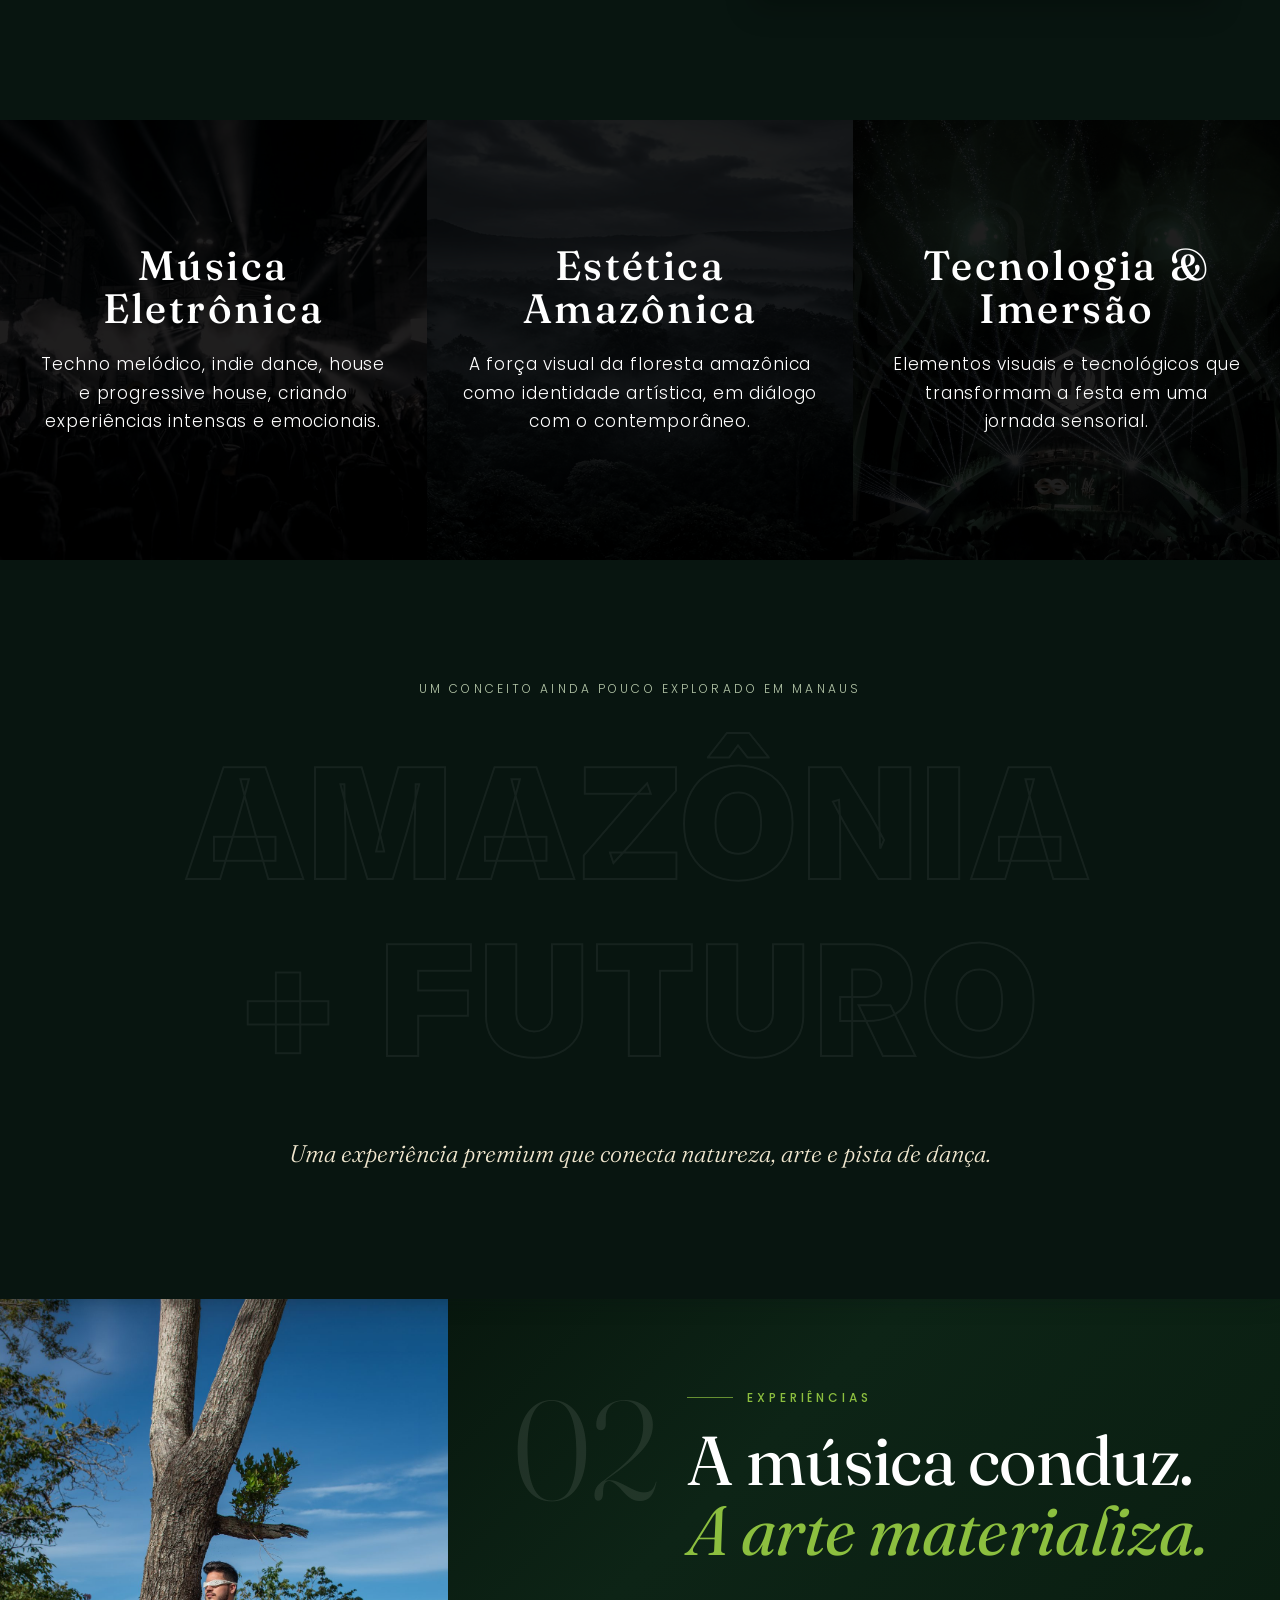
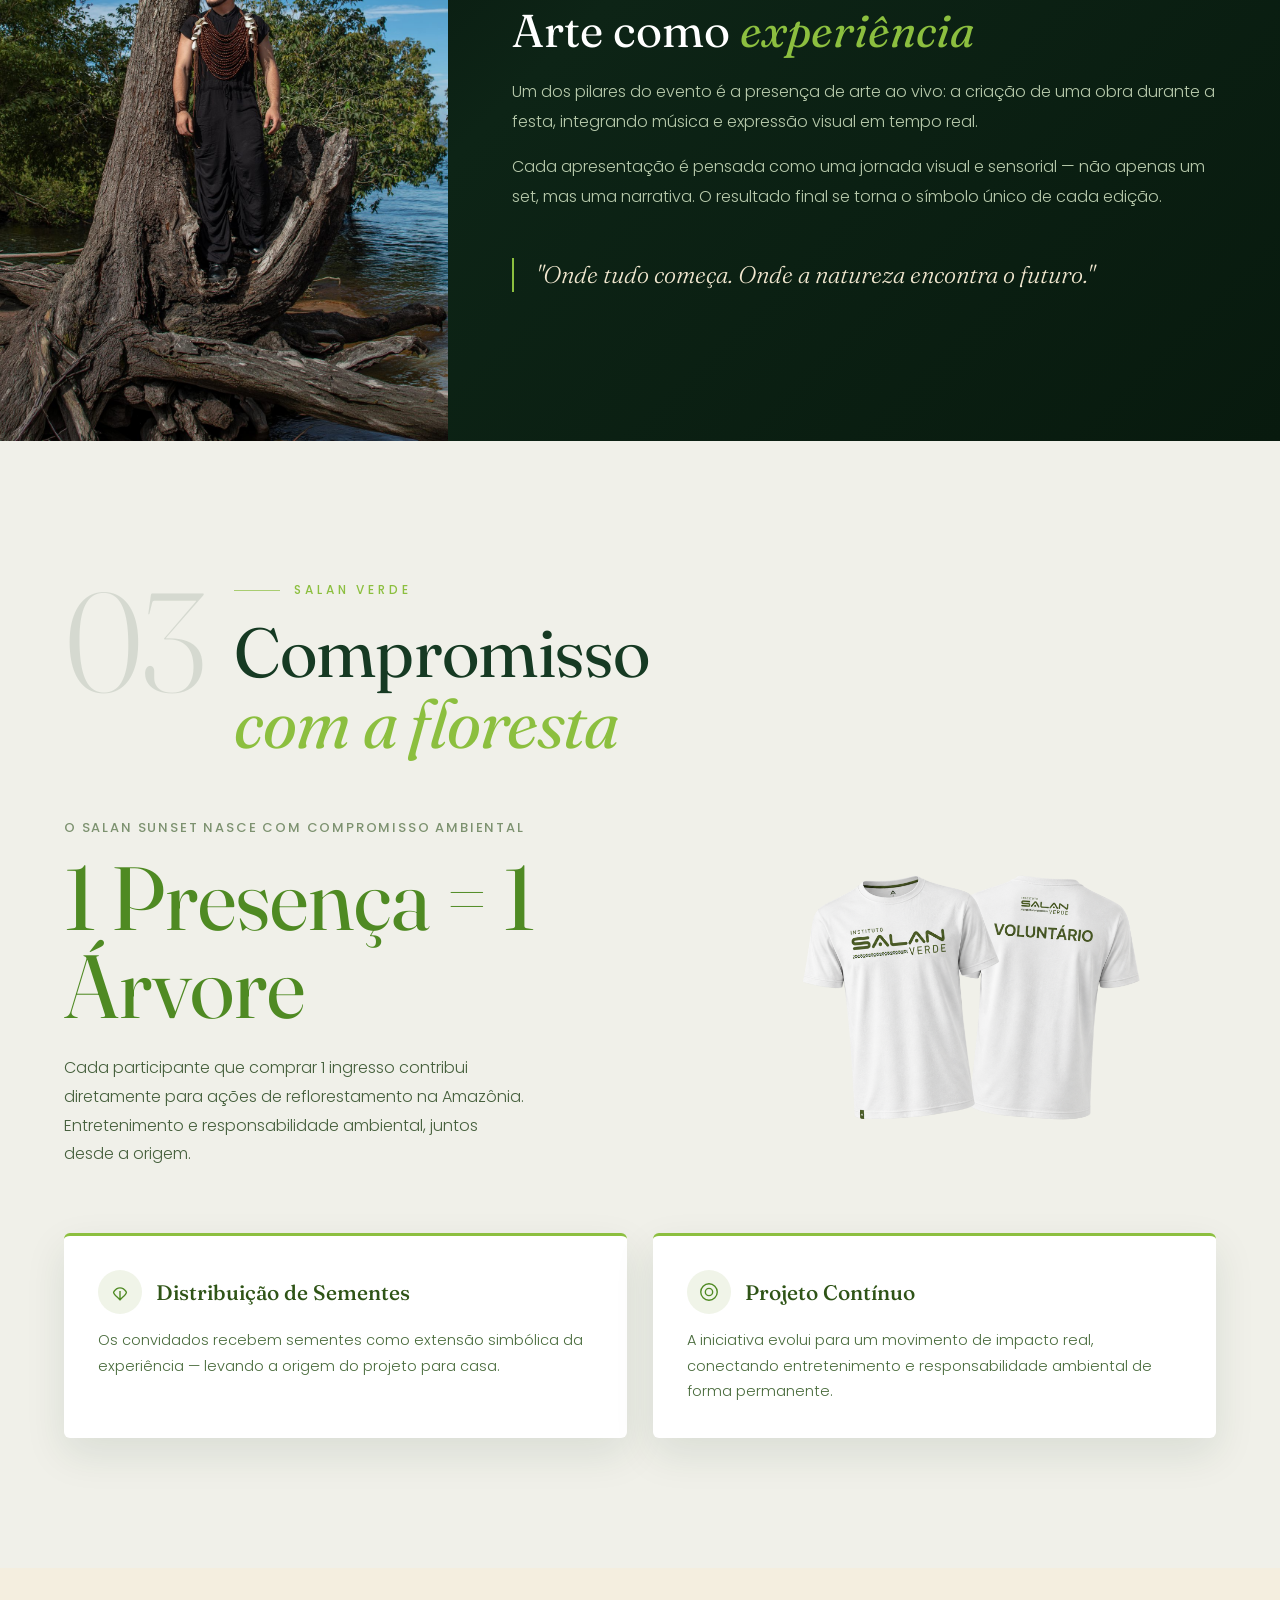
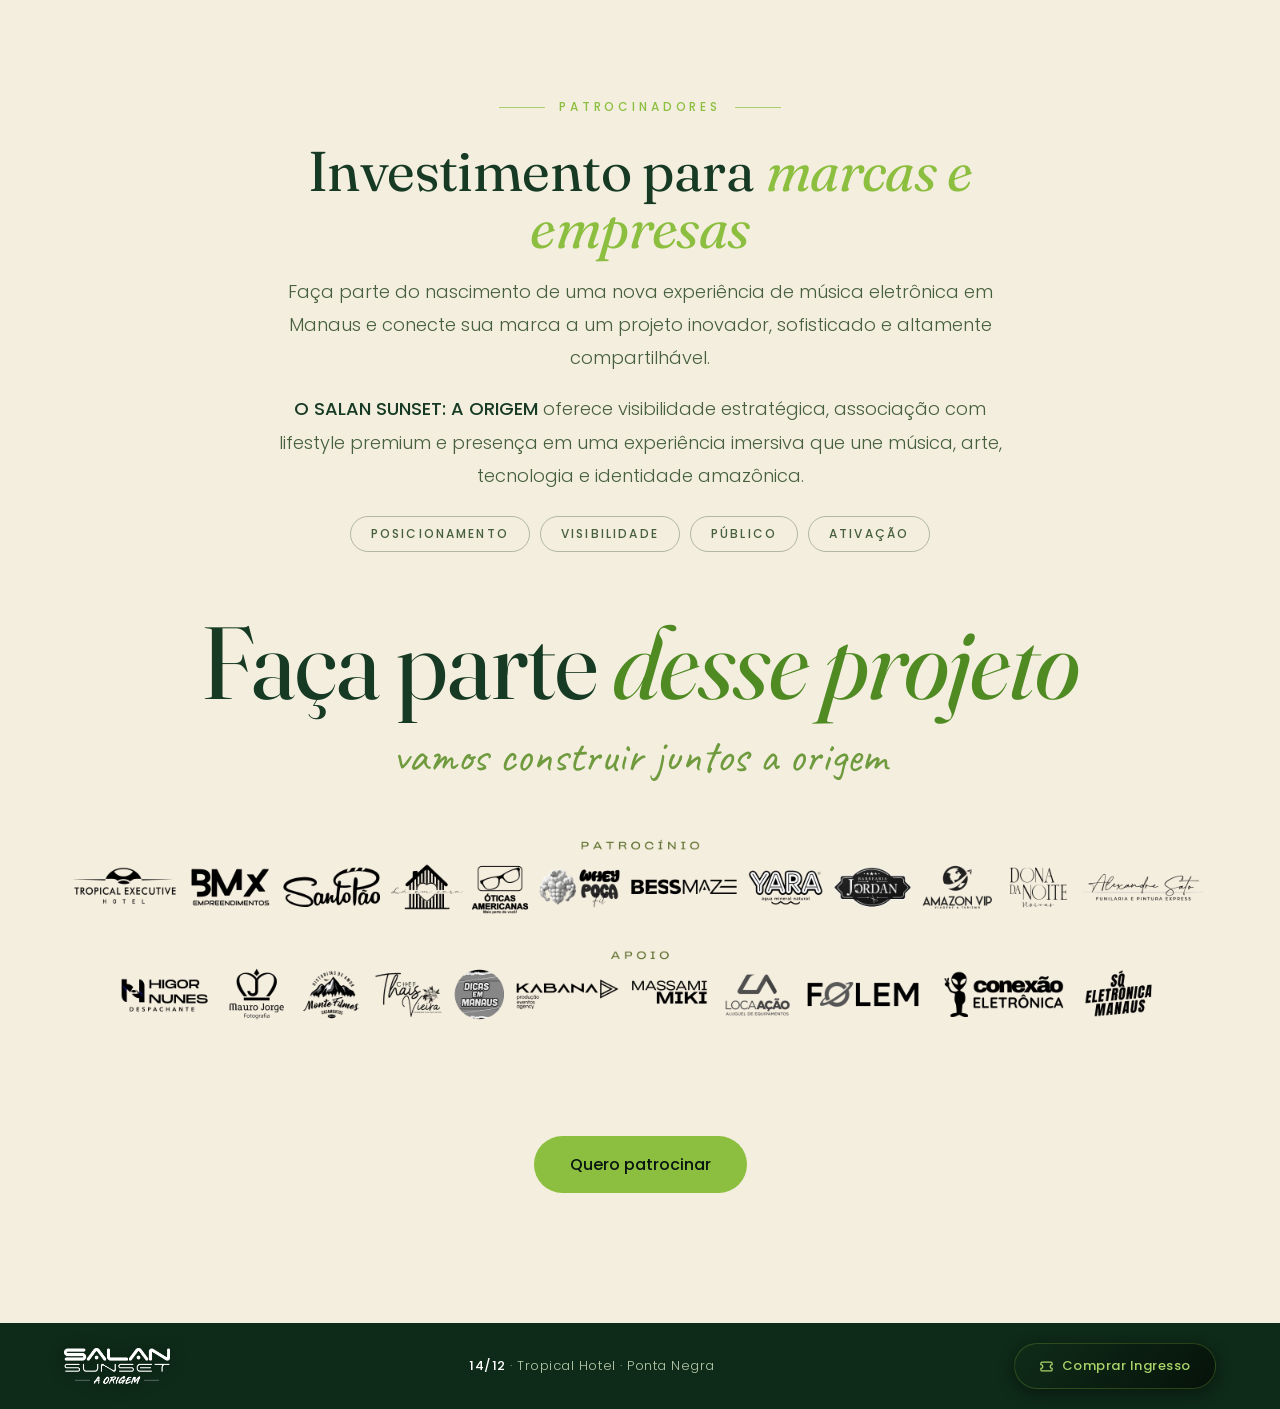
==== commit d90748d7: "updaaaa" ====
--- a/novo/index.html
+++ b/novo/index.html
@@ -71,8 +71,8 @@
 .hero-bg video.hero-video{position:absolute;top:0;left:0;width:100%;height:100%;object-fit:cover;object-position:50% 26%;opacity:0;transition:opacity .8s ease}
 .hero-bg video.hero-video.visible{opacity:1}
 .hero-bg::after{content:"";position:absolute;inset:0;background:
-  linear-gradient(180deg,rgba(6,18,10,.8),rgba(8,24,14,.55) 26%,rgba(6,18,10,.78) 62%,rgba(10,28,17,.96) 86%,var(--green-deep) 100%),
-  linear-gradient(90deg,rgba(6,18,10,.75),transparent 38%,transparent 70%,rgba(6,18,10,.6))}
+  linear-gradient(180deg,rgba(6,18,10,.7),rgba(8,24,14,.35) 26%,rgba(6,18,10,.58) 62%,rgba(10,28,17,.76) 86%,var(--green-deep) 100%),
+  linear-gradient(90deg,rgba(6,18,10,.65),transparent 38%,transparent 70%,rgba(6,18,10,.5))}
 .hero-inner{position:relative;z-index:3;padding:0 9vw;max-width:1320px;width:100%;margin:0 auto}
 .hero-tag{margin-bottom:24px;opacity:0;animation:rise .9s .2s forwards}
 .hero h1{margin:0;font-family:var(--font-display);font-weight:400;line-height:1.04;color:#fff;letter-spacing:0;
@@ -140,7 +140,7 @@
 .d1{transition-delay:.1s}.d2{transition-delay:.2s}.d3{transition-delay:.3s}.d4{transition-delay:.4s}
 
 /* ---------- 01 O ARTISTA (dark, overlaps hero) ---------- */
-.sobre{padding-top:140px;padding-bottom:130px;margin-top:0;position:relative;z-index:10;border-radius:28px 28px 0 0;box-shadow:0 -18px 36px rgba(12,30,18,1);overflow:visible}
+.sobre{padding-top:140px;padding-bottom:130px;margin-top:0;position:relative;z-index:10;border-radius:28px 28px 0 0;box-shadow:0 -18px 36px #081510;overflow:visible}
 .artist-intro{display:grid;grid-template-columns:1.15fr .85fr;gap:60px;align-items:start}
 .artist-portrait-desktop{display:block}
 .artist-portrait-mobile{display:none}
@@ -155,7 +155,7 @@
 .artist-text .accent{color:#fff;font-weight:500}
 .artist-text .more{display:inline-flex;align-items:center;gap:10px;margin-top:18px;color:var(--lime);font-size:13px;letter-spacing:.16em;text-transform:uppercase}
 .artist-text .more svg{width:30px;height:10px;stroke:var(--lime);fill:none;stroke-width:1.4}
-.artist-portrait{position:relative;margin-top:-30vh;margin-bottom:80px}
+.artist-portrait{position:relative;margin-top:0;margin-bottom:40px}
 .artist-portrait .frame{border-radius:6px;overflow:hidden;box-shadow:0 10px 28px rgba(0,0,0,.22)}
 .artist-portrait .frame img{width:100%;height:560px;object-fit:cover;object-position:50% 30%}
 .artist-portrait .cap{position:absolute;left:22px;bottom:22px;color:#fff;z-index:2}
@@ -267,7 +267,7 @@
   .verde-top{grid-template-columns:1fr;gap:32px}
   .artist-portrait-desktop{display:none}
   .artist-portrait-mobile{display:block;margin-top:24px;margin-bottom:24px;width:100%}
-  .artist-portrait .frame img{height:380px}
+  .artist-portrait .frame img{height:480px}
   .artist-portrait{margin-top:0}
   .sobre{margin-top:0}
   .diff-cols,.verde-cards{grid-template-columns:1fr}
@@ -313,7 +313,7 @@
 
 <!-- ===== NAV ===== -->
 <header id="header">
-  <a href="#top" class="nav-logo"><img src="LOGO - Salan Sunset.png" alt="Salan Sunset" class="nav-logo-img"></a>
+  <a href="#top" class="nav-logo"><img src="logo.png" alt="Salan Sunset" class="nav-logo-img"></a>
   <nav>
     <button class="menu-toggle" id="menuToggle" aria-label="Menu"><span></span><span></span><span></span></button>
     <ul id="navList">
@@ -321,10 +321,10 @@
       <li><a href="#experiencias">Experiências</a></li>
       <li><a href="#verde">Salan Verde</a></li>
       <li><a href="#patrocinadores">Patrocinadores</a></li>
-      <li><a href="#ingresso" class="btn-ticket mobile-ticket">Comprar Ingresso</a></li>
+      <li><a href="https://shotgun.live/events/salan-sunset-a-origem" target="_blank" class="btn-ticket mobile-ticket">Comprar Ingresso</a></li>
     </ul>
   </nav>
-  <a href="#ingresso" class="btn-ticket">
+  <a href="https://shotgun.live/events/salan-sunset-a-origem" target="_blank" class="btn-ticket">
     <svg viewBox="0 0 24 24" fill="none" stroke="currentColor" stroke-width="2"><path d="M3 9a3 3 0 0 1 0 6v2a2 2 0 0 0 2 2h14a2 2 0 0 0 2-2v-2a3 3 0 0 1 0-6V7a2 2 0 0 0-2-2H5a2 2 0 0 0-2 2z"/></svg>
     Comprar Ingresso
   </a>
@@ -346,7 +346,7 @@
   </div>
 
   <div class="hero-logo-wrap">
-    <img src="LOGO - Salan Sunset.png" alt="Salan Sunset" class="hero-logo-img">
+    <img src="logo.png" alt="Salan Sunset" class="hero-logo-img">
     <div class="hero-event-info">
       <span>
         <svg width="14" height="14" viewBox="0 0 24 24" fill="none" stroke="currentColor" stroke-width="1.8"><rect x="3" y="4" width="18" height="18" rx="2"/><line x1="16" y1="2" x2="16" y2="6"/><line x1="8" y1="2" x2="8" y2="6"/><line x1="3" y1="10" x2="21" y2="10"/></svg>
@@ -364,7 +364,6 @@
     <a href="https://shotgun.live/events/salan-sunset-a-origem" target="_blank" class="hero-cta-btn">
       <span class="hero-btn-scan"></span>
       <span class="hero-btn-text">Garantir Acesso VIP</span>
-      <svg viewBox="0 0 24 24" fill="none" stroke="currentColor" stroke-width="2" class="hero-btn-icon"><path d="M5 12h14M12 5l7 7-7 7"/></svg>
       <span class="hero-btn-glow"></span>
     </a>
   </div>
@@ -520,14 +519,14 @@
     <div class="reveal d2" style="margin-top:40px;text-align:center">
       <img src="assets/patrocinadores.png" alt="Patrocinadores" style="width:100%;max-width:1200px;height:auto;display:inline-block;border-radius:6px">
     </div>
-    <div style="margin-top:52px" class="reveal d3"><a href="#ingresso" class="btn-primary" style="background:var(--lime);color:var(--green-deep);font-family:var(--font-body);font-weight:500;padding:16px 36px;border-radius:46px;display:inline-flex;align-items:center;gap:11px">Quero patrocinar</a></div>
+    <div style="margin-top:52px" class="reveal d3"><a href="https://shotgun.live/events/salan-sunset-a-origem" target="_blank" class="btn-primary" style="background:var(--lime);color:var(--green-deep);font-family:var(--font-body);font-weight:500;padding:16px 36px;border-radius:46px;display:inline-flex;align-items:center;gap:11px">Quero patrocinar</a></div>
   </div>
 </section>
 
 <!-- ===== FOOTER ===== -->
 <footer id="ingresso">
   <div class="foot-wrap">
-    <div class="foot-logo"><img src="LOGO - Salan Sunset.png" alt="Salan Sunset"></div>
+    <div class="foot-logo"><img src="logo.png" alt="Salan Sunset"></div>
     <div class="foot-meta"><strong>14/12</strong> · Tropical Hotel · Ponta Negra</div>
     <a href="https://shotgun.live/events/salan-sunset-a-origem" target="_blank" class="btn-ticket" id="buyBtn">
       <svg viewBox="0 0 24 24" fill="none" stroke="currentColor" stroke-width="2" style="width:15px"><path d="M3 9a3 3 0 0 1 0 6v2a2 2 0 0 0 2 2h14a2 2 0 0 0 2-2v-2a3 3 0 0 1 0-6V7a2 2 0 0 0-2-2H5a2 2 0 0 0-2 2z"/></svg>
@@ -563,7 +562,6 @@
 navList.querySelectorAll('a').forEach(a=>a.addEventListener('click',()=>{toggle.classList.remove('active');navList.classList.remove('open')}));
 const io=new IntersectionObserver((entries)=>{entries.forEach(e=>{if(e.isIntersecting){e.target.classList.add('in');io.unobserve(e.target)}})},{threshold:.12,rootMargin:'0px 0px -60px 0px'});
 document.querySelectorAll('.reveal').forEach(el=>io.observe(el));
-document.getElementById('buyBtn').addEventListener('click',(e)=>{e.preventDefault();alert('Conecte aqui o link da plataforma de ingressos (Sympla, Shotgun, etc.)');});
 </script>
 </body>
 </html>
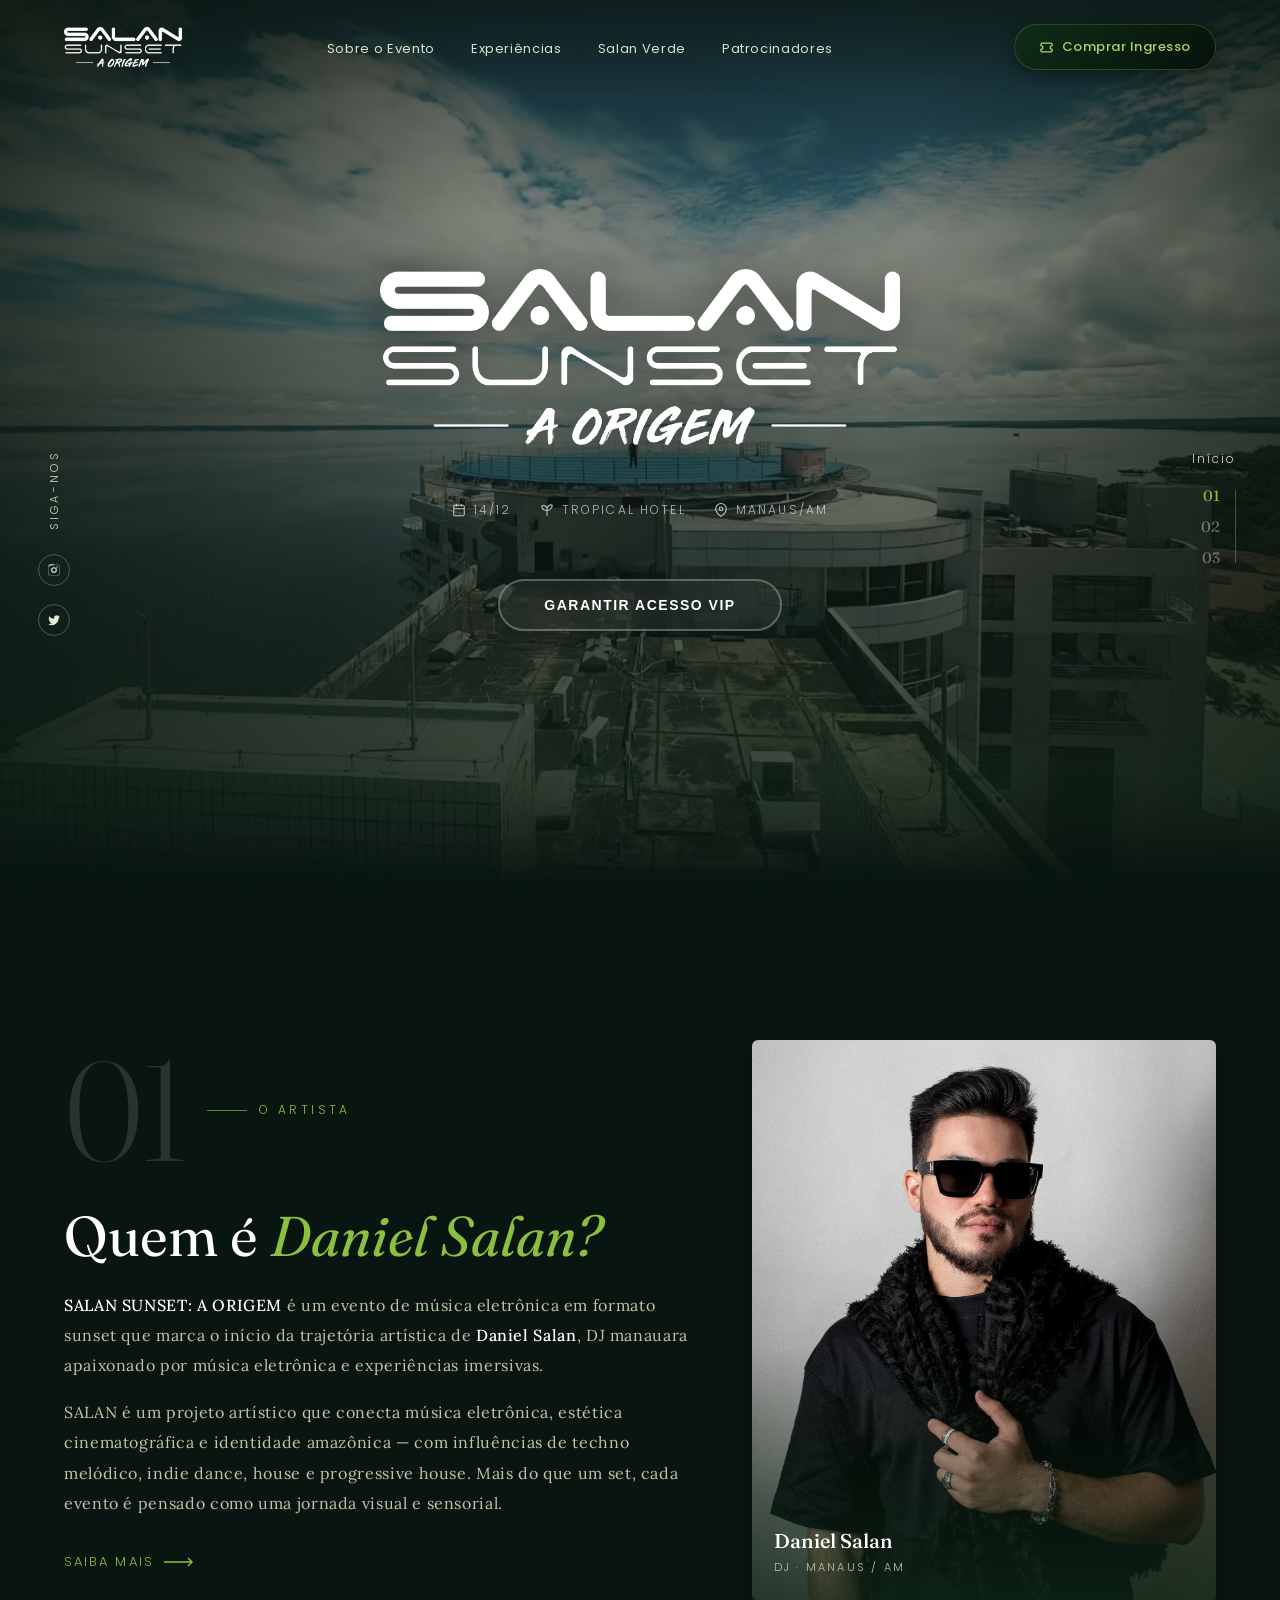
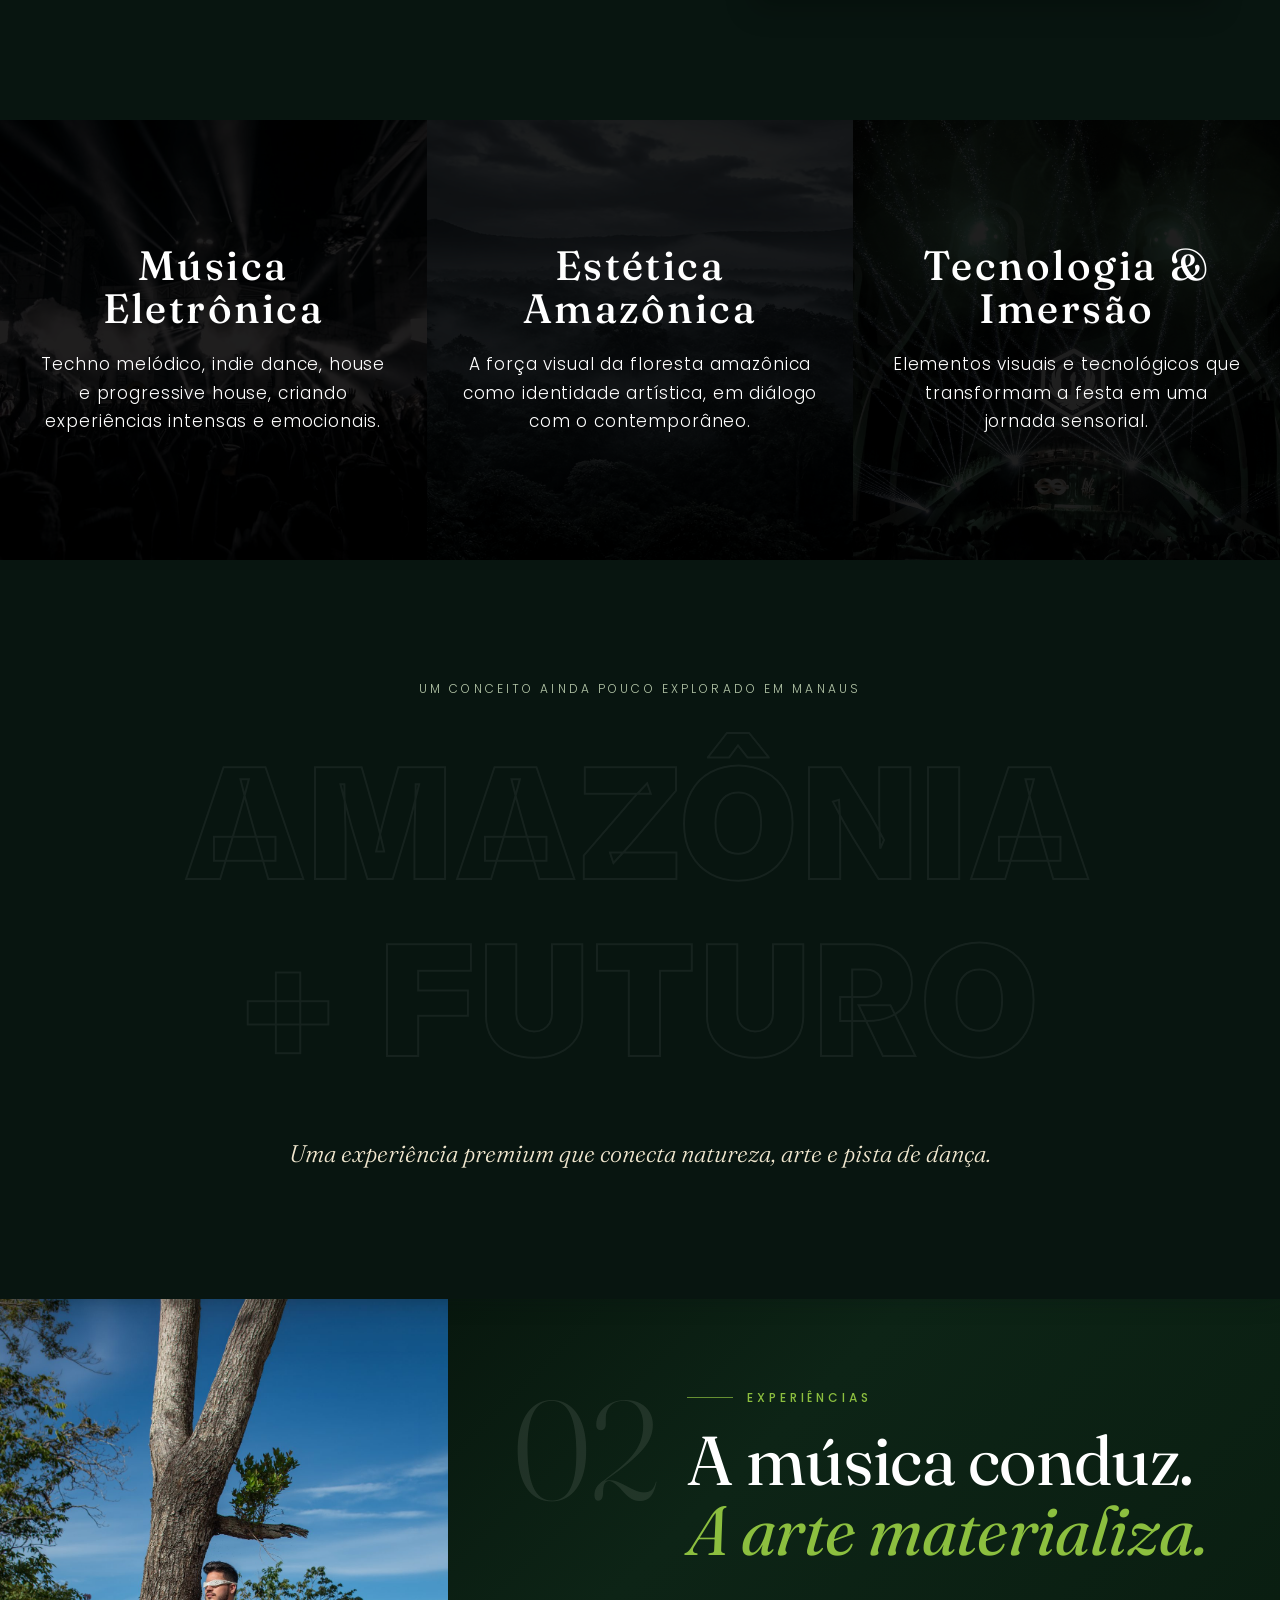
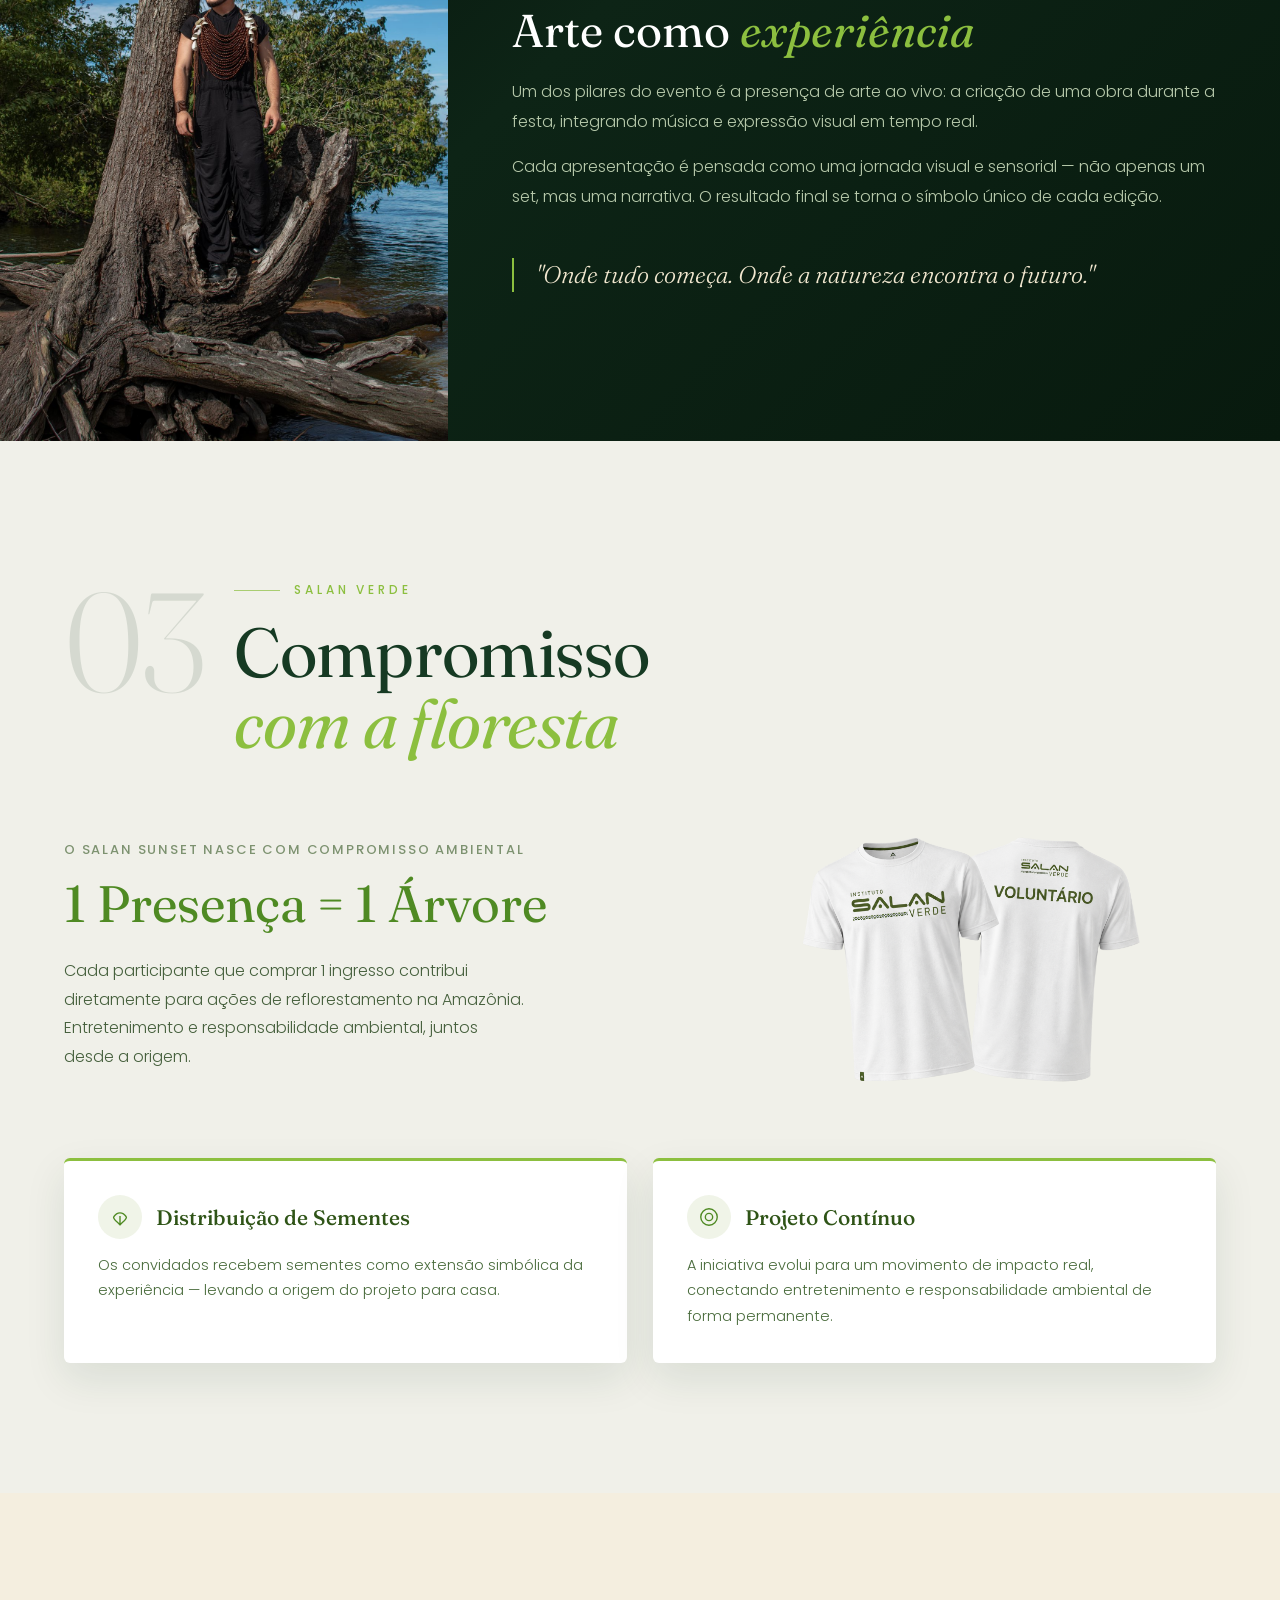
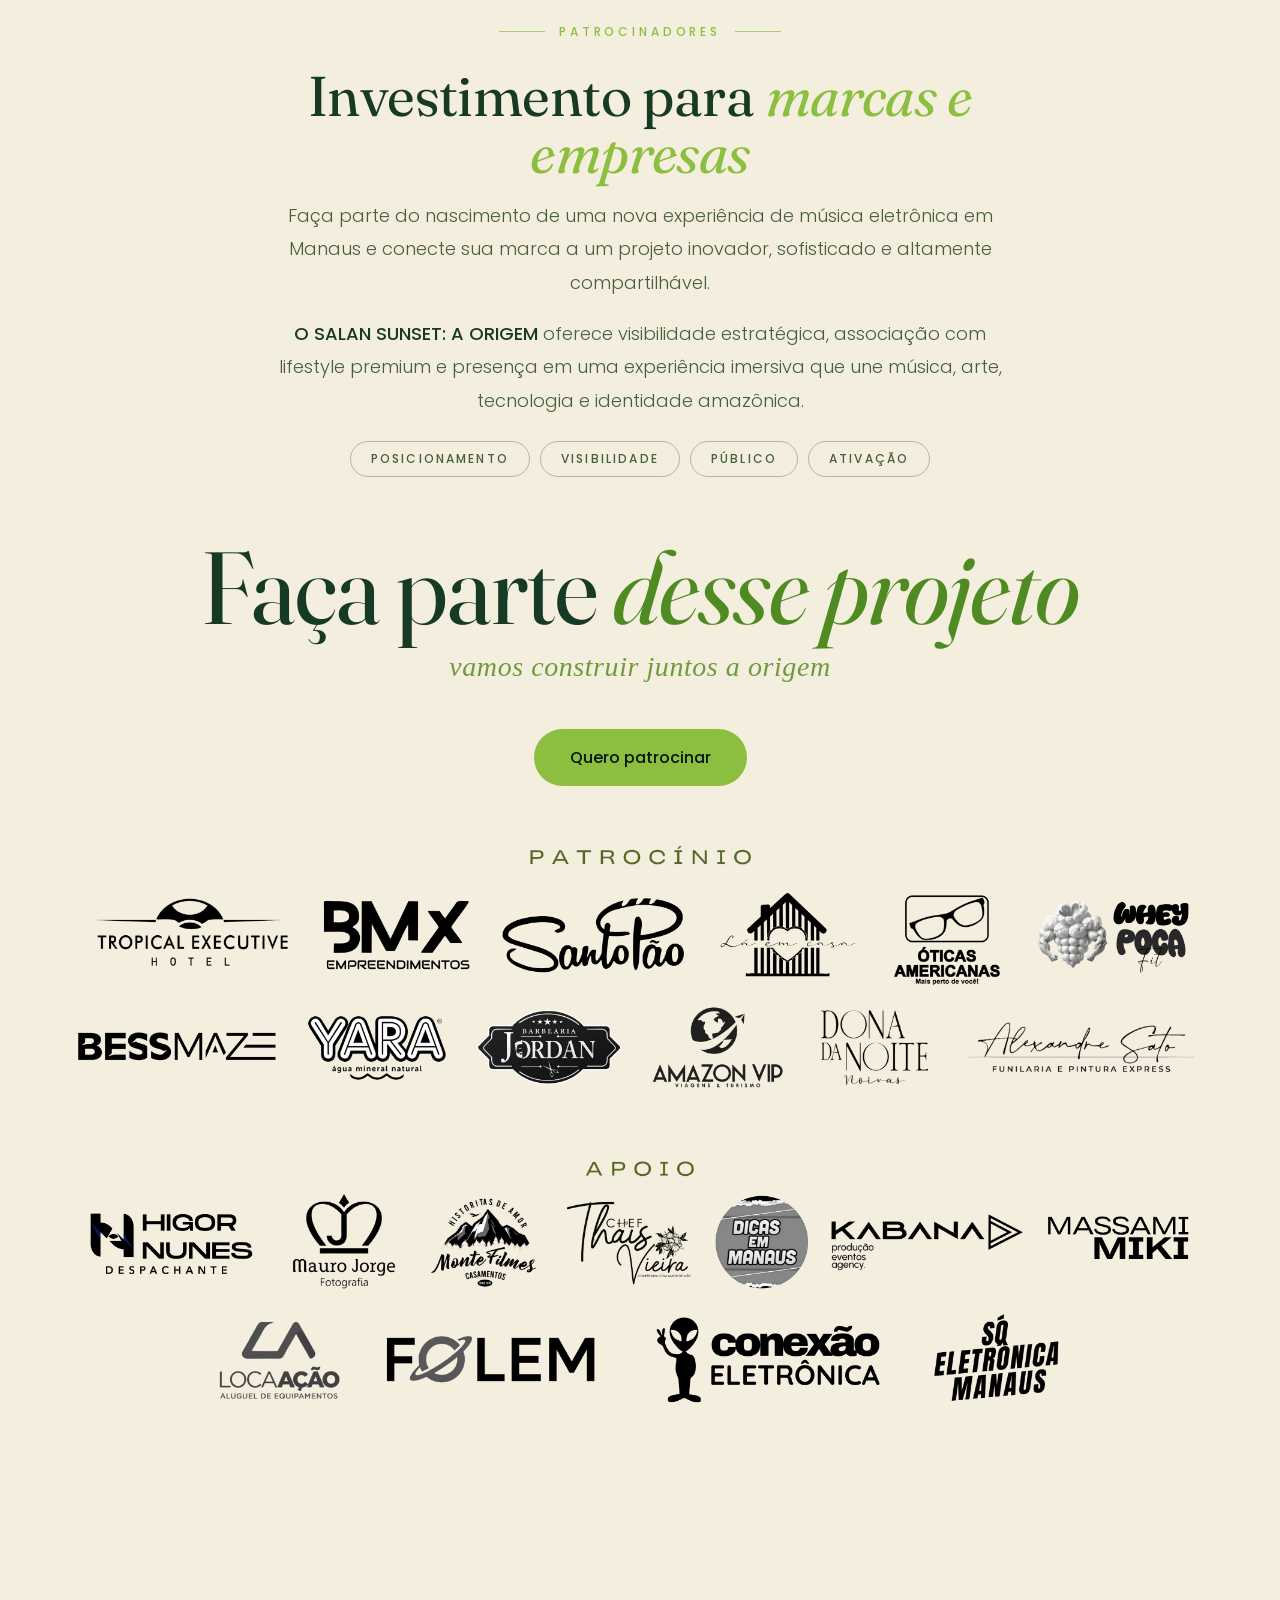
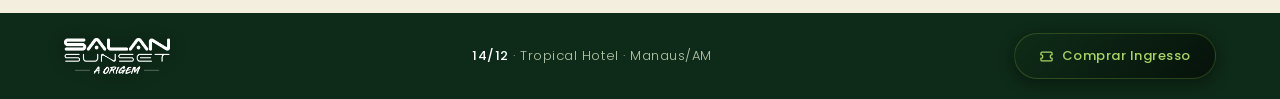
==== commit f2673b32: "updaaaa" ====
--- a/novo/index.html
+++ b/novo/index.html
@@ -30,7 +30,8 @@
 }
 *{margin:0;padding:0;box-sizing:border-box}
 html{scroll-behavior:smooth}
-body{font-family:var(--font-body);background:var(--green-deep);color:var(--on-dark);overflow-x:hidden;-webkit-font-smoothing:antialiased;font-weight:300}
+html,body{overflow-x:hidden;max-width:100%}
+body{font-family:var(--font-body);background:var(--green-deep);color:var(--on-dark);-webkit-font-smoothing:antialiased;font-weight:300}
 ::selection{background:var(--lime);color:var(--green-deep)}
 img{display:block;max-width:100%}
 a{color:inherit;text-decoration:none}
@@ -60,7 +61,7 @@
 .btn-ticket::before{content:"";position:absolute;top:0;left:-100%;width:100%;height:100%;background:linear-gradient(90deg,transparent,rgba(255,255,255,.18),transparent);animation:btn-shine 3s linear infinite}
 @keyframes btn-shine{0%{left:-100%}100%{left:100%}}
 .btn-ticket svg{width:15px;height:15px}
-.menu-toggle{display:none;background:none;border:none;cursor:pointer;flex-direction:column;gap:5px;z-index:120}
+.menu-toggle{display:none;background:none;border:none;cursor:pointer;flex-direction:column;gap:5px;z-index:10002}
 .menu-toggle span{display:block;width:26px;height:2px;background:#fff;border-radius:2px;transition:.3s}
 
 /* ---------- HERO (MNTN-style, dark, fades into next section) ---------- */
@@ -218,7 +219,7 @@
 /* ---------- SALAN VERDE (light) ---------- */
 .verde-top{display:grid;grid-template-columns:1.1fr .9fr;gap:64px;align-items:center;margin-top:50px}
 .verde-mega .pre{font-size:13px;letter-spacing:.14em;text-transform:uppercase;color:var(--ink-mute);margin-bottom:16px;font-weight:500}
-.verde-mega .one{font-family:var(--font-display);font-weight:400;font-size:clamp(40px,7vw,96px);line-height:.98;color:#4f8a23;display:flex;align-items:center;gap:18px;flex-wrap:wrap}
+.verde-mega .one{font-family:var(--font-display);font-weight:400;font-size:clamp(22px,4vw,52px);line-height:1.1;color:#4f8a23;display:flex;align-items:center;gap:12px;flex-wrap:nowrap;white-space:nowrap}
 .verde-mega .one .tree{font-size:.78em}
 .verde-mega .note{margin-top:24px;font-size:16px;line-height:1.8;color:var(--ink-soft);max-width:46ch;font-weight:300}
 .verde-shirt{background:#fff;border-radius:6px;box-shadow:0 24px 60px rgba(22,58,35,.16);padding:44px;text-align:center}
@@ -236,13 +237,13 @@
 .gcard p{font-size:14.5px;line-height:1.75;color:#496b3c;font-weight:300}
 
 /* ---------- PATROCINADORES (warm light) ---------- */
-.spons{text-align:center}
+.spons{text-align:center;padding-bottom:120px}
 .spons .invest{max-width:760px;margin:0 auto 60px}
 .spons .invest p{font-size:clamp(16px,1.5vw,18px);line-height:1.85;color:var(--ink-soft);font-weight:300;margin-top:18px}
 .spons .invest .accent{color:var(--ink);font-weight:500}
 .spons .final{font-family:var(--font-display);font-weight:400;font-size:clamp(40px,8vw,108px);line-height:.98;color:var(--ink);margin:24px 0 14px;letter-spacing:-.01em}
 .spons .final .w{color:#4f8a23;font-style:italic}
-.spons .final-sub{font-family:var(--font-script);font-size:clamp(28px,4vw,46px);color:#6f9b3e;margin-bottom:46px}
+.spons .final-sub{font-family:"Lora",Georgia,serif;font-style:italic;font-weight:400;font-size:clamp(18px,2.5vw,28px);color:#6f9b3e;margin-bottom:46px;letter-spacing:.02em}
 .spons-tags{display:flex;flex-wrap:wrap;gap:10px;margin-top:24px;justify-content:center}
 .spons-tag{display:inline-block;padding:8px 20px;border:1px solid rgba(22,58,35,.3);border-radius:30px;font-size:12px;letter-spacing:.18em;text-transform:uppercase;color:var(--ink-soft);font-weight:500;font-family:var(--font-body)}
 .logos-row{display:flex;flex-wrap:wrap;justify-content:center;gap:22px;margin-top:10px}
@@ -283,9 +284,12 @@
   .hero-logo-img{max-width:80vw}
 }
 @media(max-width:760px){
-  nav ul{position:fixed;inset:0;background:rgba(10,18,13,.97);backdrop-filter:blur(16px);flex-direction:column;justify-content:center;gap:30px;transform:translateX(100%);transition:transform .4s;z-index:110}
-  nav ul.open{transform:translateX(0)}
-  nav a{font-size:20px;letter-spacing:.04em}
+  nav ul{position:fixed;top:64px;left:50%;right:0;width:50%;background:rgba(8,21,16,.97);backdrop-filter:blur(20px);-webkit-backdrop-filter:blur(20px);flex-direction:column;align-items:stretch;gap:0;padding:8px 0 16px;transform:translateY(-110%);opacity:0;transition:transform .35s cubic-bezier(.4,0,.2,1),opacity .3s ease;z-index:10001;pointer-events:none;box-shadow:0 12px 40px rgba(0,0,0,.5);border-radius:0 0 0 12px}
+  nav ul.open{transform:translateY(0);opacity:1;pointer-events:all}
+  nav ul li{border:none}
+  nav a{font-size:14px;letter-spacing:.04em;padding:14px 24px;display:block;color:#d7e4cb}
+  nav a:hover{background:rgba(255,255,255,.04);color:#fff}
+  nav ul .btn-ticket.mobile-ticket{display:flex!important;width:100%;border-radius:0;justify-content:center;margin:8px 0 0;padding:14px 24px;box-sizing:border-box}
   .btn-ticket{display:none}
   .mobile-ticket{display:inline-flex!important}
   .menu-toggle{display:flex}
@@ -303,7 +307,7 @@
   .foot-wrap{flex-direction:column;gap:16px;text-align:center}
   .spons-tags{gap:8px}
   .diff .mega{font-size:clamp(40px,15vw,80px)}
-  .sec-head{flex-direction:column;gap:10px;margin-bottom:36px}
+  .sec-head{flex-direction:row;gap:16px;margin-bottom:36px;align-items:center}
   .pillars{grid-template-columns:1fr}
 }
 .mobile-ticket{display:none}
@@ -358,7 +362,7 @@
       </span>
       <span>
         <svg width="14" height="14" viewBox="0 0 24 24" fill="none" stroke="currentColor" stroke-width="1.8"><path d="M21 10c0 7-9 13-9 13s-9-6-9-13a9 9 0 0 1 18 0z"/><circle cx="12" cy="10" r="3"/></svg>
-        Ponta Negra
+        Manaus/AM
       </span>
     </div>
     <a href="https://shotgun.live/events/salan-sunset-a-origem" target="_blank" class="hero-cta-btn">
@@ -516,10 +520,10 @@
     </div>
     <div class="final reveal d2">Faça parte <span class="w">desse projeto</span></div>
     <div class="final-sub reveal d2">vamos construir juntos a origem</div>
-    <div class="reveal d2" style="margin-top:40px;text-align:center">
-      <img src="assets/patrocinadores.png" alt="Patrocinadores" style="width:100%;max-width:1200px;height:auto;display:inline-block;border-radius:6px">
-    </div>
-    <div style="margin-top:52px" class="reveal d3"><a href="https://shotgun.live/events/salan-sunset-a-origem" target="_blank" class="btn-primary" style="background:var(--lime);color:var(--green-deep);font-family:var(--font-body);font-weight:500;padding:16px 36px;border-radius:46px;display:inline-flex;align-items:center;gap:11px">Quero patrocinar</a></div>
+    <div style="margin-top:40px;text-align:center" class="reveal d2"><a href="https://shotgun.live/events/salan-sunset-a-origem" target="_blank" class="btn-primary" style="background:var(--lime);color:var(--green-deep);font-family:var(--font-body);font-weight:500;padding:16px 36px;border-radius:46px;display:inline-flex;align-items:center;gap:11px">Quero patrocinar</a></div>
+    <div class="reveal d3" style="margin-top:52px;text-align:center">
+      <img src="assets/logosdepatrocinadores.webp" alt="Patrocinadores" style="width:100%;max-width:1200px;height:auto;display:inline-block;border-radius:6px">
+    </div>
   </div>
 </section>
 
@@ -527,7 +531,7 @@
 <footer id="ingresso">
   <div class="foot-wrap">
     <div class="foot-logo"><img src="logo.png" alt="Salan Sunset"></div>
-    <div class="foot-meta"><strong>14/12</strong> · Tropical Hotel · Ponta Negra</div>
+    <div class="foot-meta"><strong>14/12</strong> · Tropical Hotel · Manaus/AM</div>
     <a href="https://shotgun.live/events/salan-sunset-a-origem" target="_blank" class="btn-ticket" id="buyBtn">
       <svg viewBox="0 0 24 24" fill="none" stroke="currentColor" stroke-width="2" style="width:15px"><path d="M3 9a3 3 0 0 1 0 6v2a2 2 0 0 0 2 2h14a2 2 0 0 0 2-2v-2a3 3 0 0 1 0-6V7a2 2 0 0 0-2-2H5a2 2 0 0 0-2 2z"/></svg>
       Comprar Ingresso
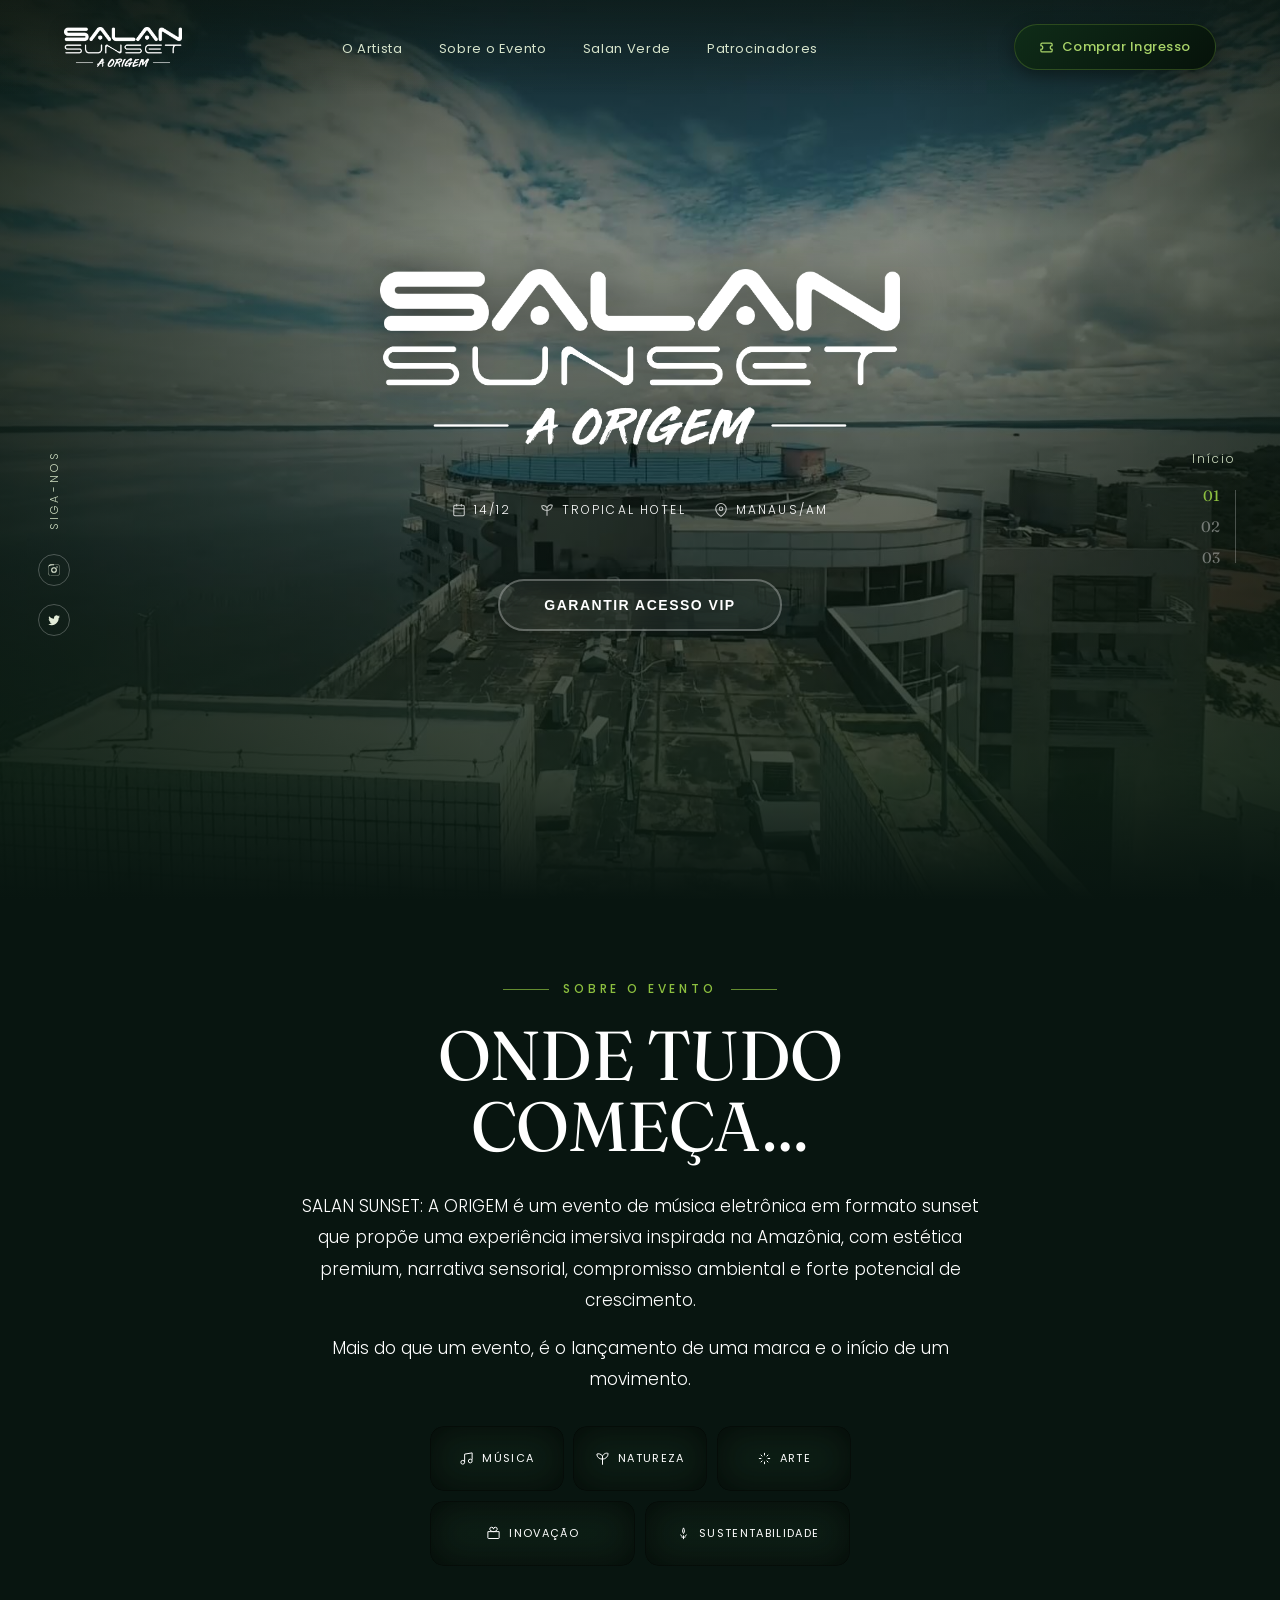
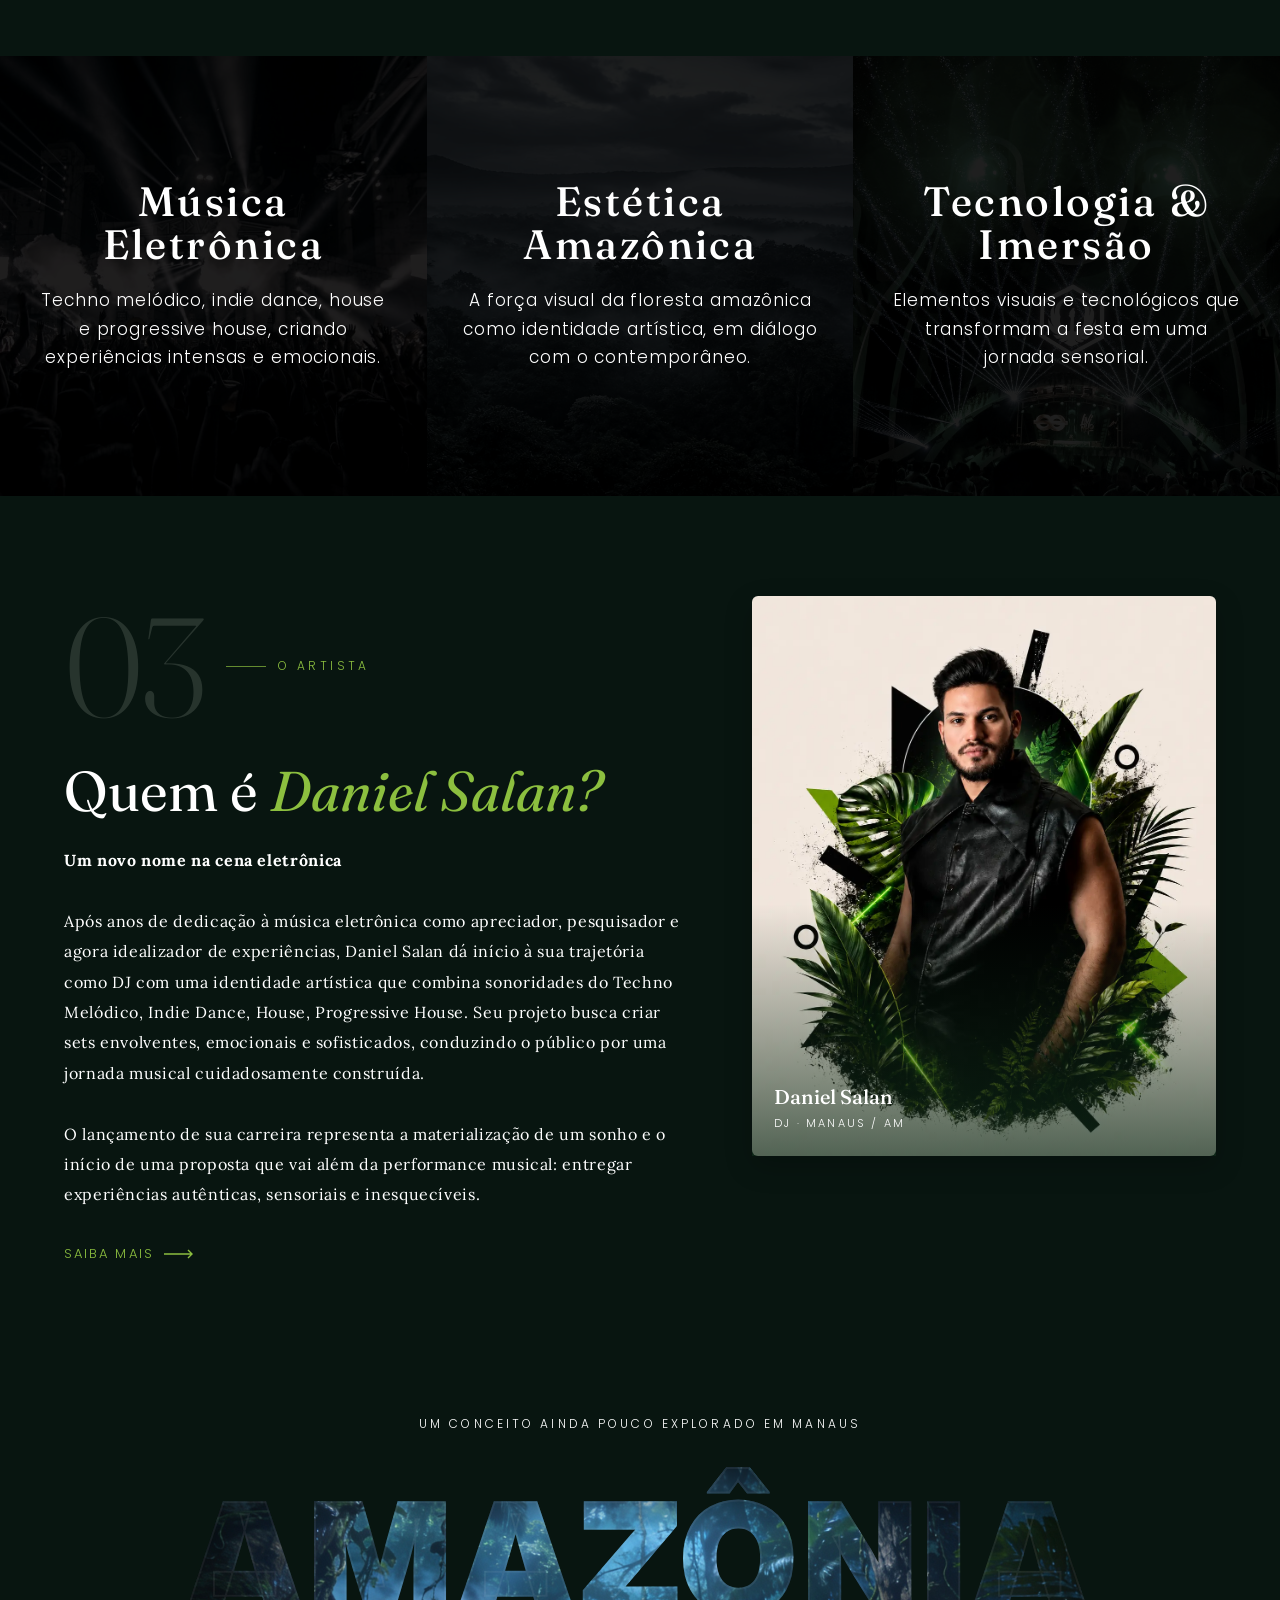
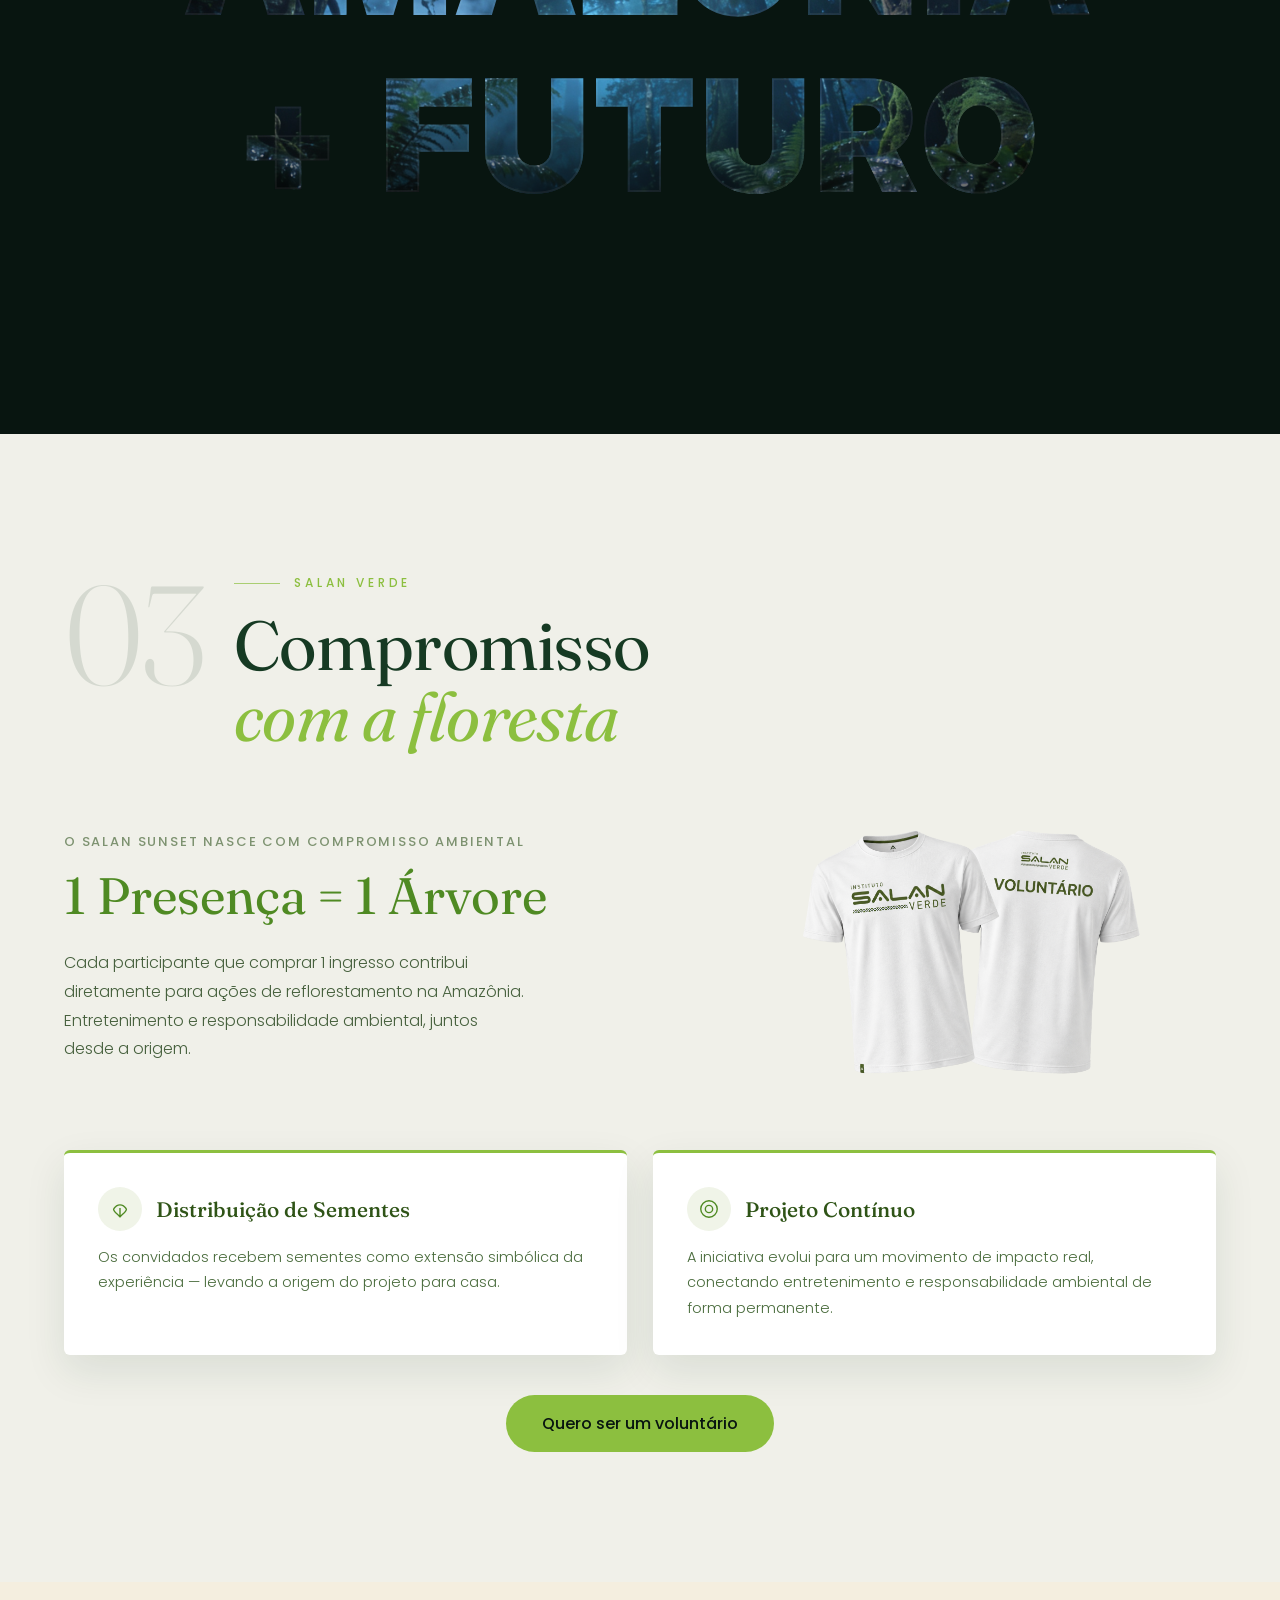
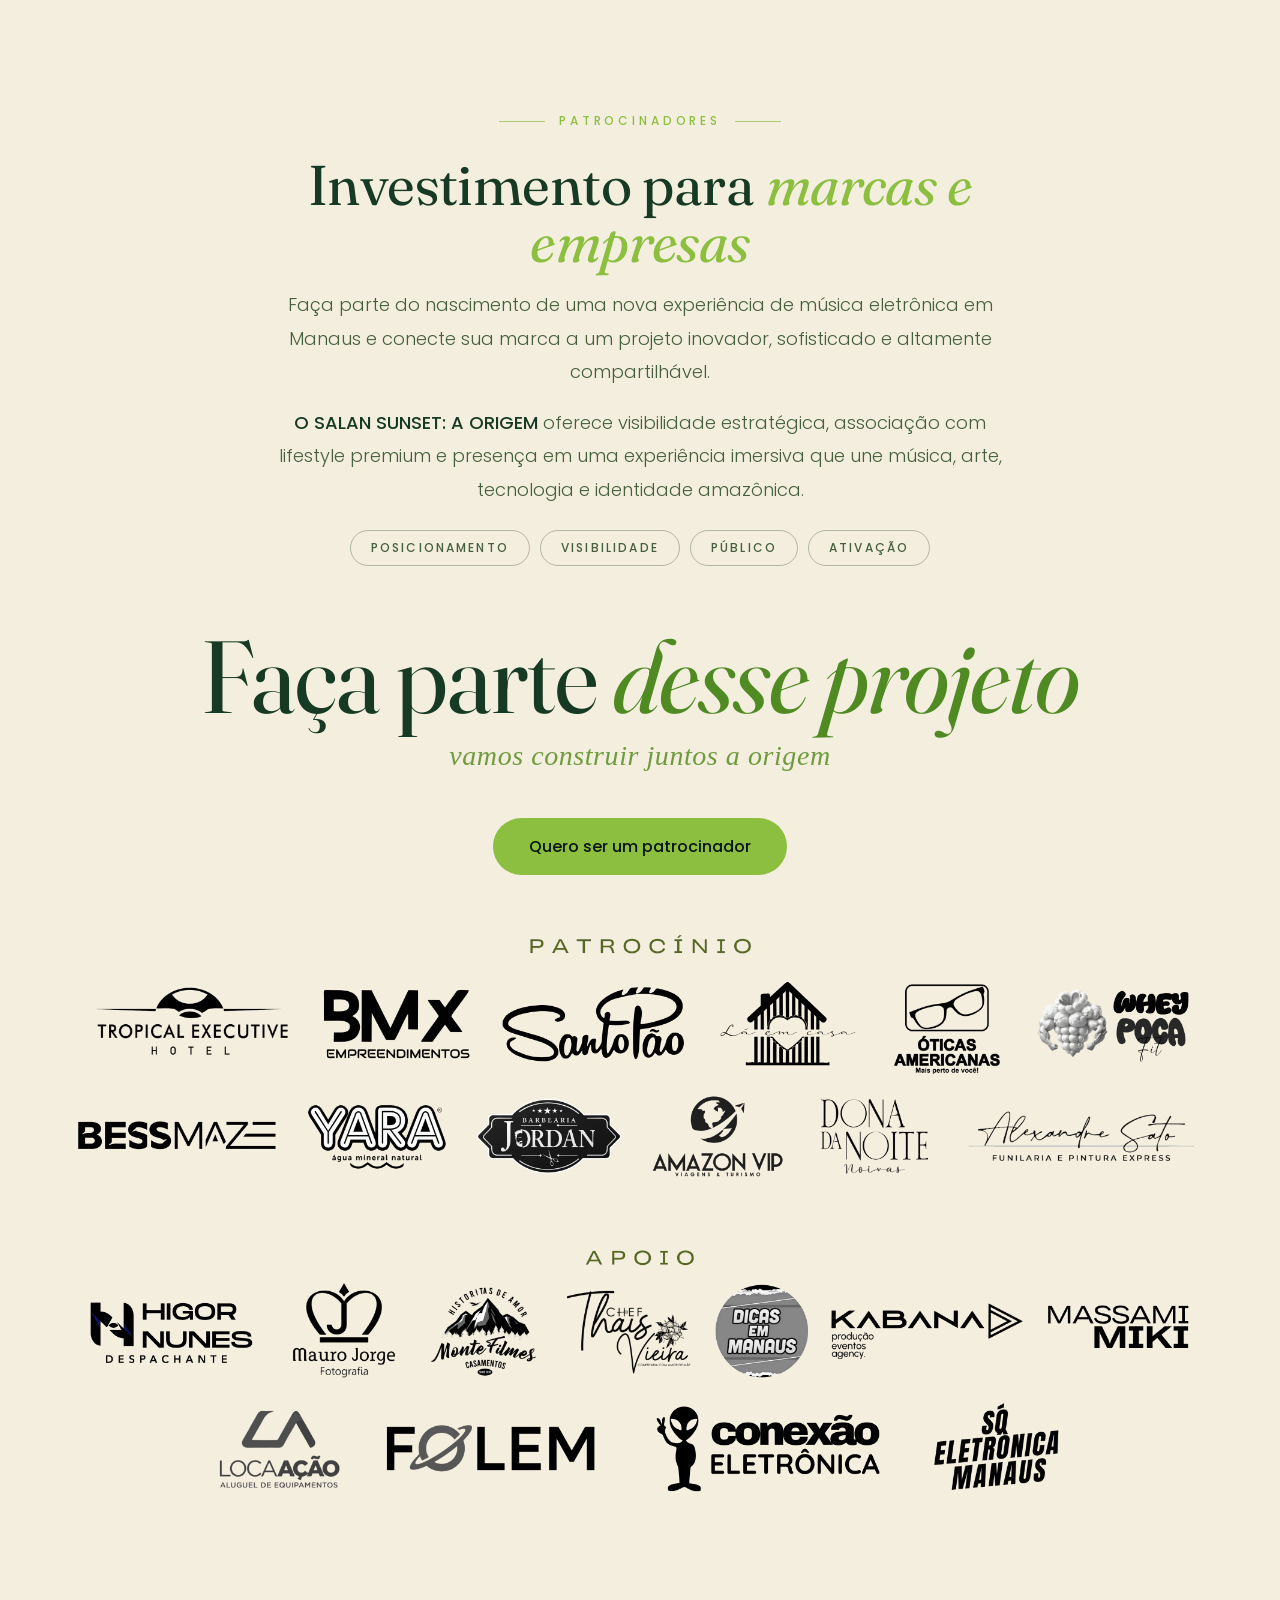
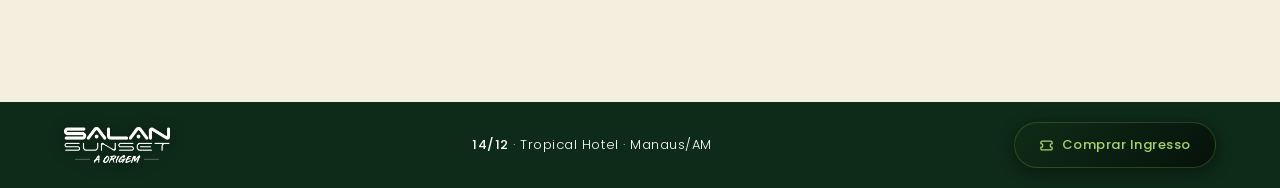
==== commit 470b0c6d: "PPPP" ====
--- a/novo/index.html
+++ b/novo/index.html
@@ -23,7 +23,7 @@
   --ink-soft:#46603d;
   --ink-mute:#7d9270;
   --on-dark:#e9efe0;
-  --on-dark-mute:#b7c9ab;
+  --on-dark-mute:#ffffff;
   --font-display:"Fraunces",Georgia,serif;
   --font-body:"Poppins",sans-serif;
   --font-script:"Caveat",cursive;
@@ -86,7 +86,7 @@
 /* left social rail */
 .hero-logo-wrap{position:absolute;top:50%;left:0;right:0;z-index:3;display:flex;flex-direction:column;justify-content:center;align-items:center;gap:28px;transform:translateY(-50%)}
 .hero-logo-img{max-width:520px;width:80vw;height:auto;filter:drop-shadow(0 4px 24px rgba(0,0,0,.5));opacity:0;animation:rise .9s .2s forwards}
-.hero-event-info{display:flex;align-items:center;gap:28px;font-size:12px;letter-spacing:.18em;text-transform:uppercase;color:rgba(255,255,255,.65);font-weight:300;font-family:var(--font-body);opacity:0;animation:rise .9s .35s forwards;margin:28px 0 32px}
+.hero-event-info{display:flex;align-items:center;gap:28px;font-size:12px;letter-spacing:.18em;text-transform:uppercase;color:#ffffff;font-weight:300;font-family:var(--font-body);opacity:0;animation:rise .9s .35s forwards;margin:28px 0 32px}
 .hero-event-info span{display:flex;align-items:center;gap:8px}
 .hero-event-info svg{stroke:#fff;opacity:.75;flex-shrink:0}
 .hero-cta-btn{position:relative;background:transparent;backdrop-filter:blur(20px);-webkit-backdrop-filter:blur(20px);border:2px solid rgba(255,255,255,.3);color:#fff;padding:16px 44px;border-radius:50px;font-size:14px;font-weight:700;cursor:pointer;letter-spacing:1.5px;text-transform:uppercase;display:inline-flex;align-items:center;gap:10px;text-decoration:none;overflow:hidden;font-family:'Helvetica Neue',Helvetica,Arial,sans-serif;box-shadow:0 4px 15px rgba(0,0,0,.2),inset 0 0 20px rgba(255,255,255,.03);animation:rise .9s .4s forwards,pulse-hero-btn 2.5s 1.4s ease-in-out infinite;opacity:0;transition:background .3s,border-color .3s,transform .3s}
@@ -136,13 +136,15 @@
 .sec-head .htext{padding-top:10px}
 .sec-head .kicker{margin-bottom:18px}
 
-.reveal{opacity:0;transform:translateY(40px);transition:opacity 1s cubic-bezier(.16,.8,.3,1),transform 1s cubic-bezier(.16,.8,.3,1)}
+.reveal{opacity:0;transform:translateY(40px);transition:opacity 1.1s cubic-bezier(.16,.8,.3,1),transform 1.1s cubic-bezier(.16,.8,.3,1);will-change:opacity,transform}
 .reveal.in{opacity:1;transform:none}
-.d1{transition-delay:.1s}.d2{transition-delay:.2s}.d3{transition-delay:.3s}.d4{transition-delay:.4s}
+.reveal:is(h1,h2,h3,h4){transform:none;transition:opacity 1.3s ease}
+.reveal:is(h1,h2,h3,h4).in{transform:none}
+.d1{transition-delay:.1s}.d2{transition-delay:.2s}.d3{transition-delay:.3s}.d4{transition-delay:.4s}.d5{transition-delay:.5s}
 
 /* ---------- 01 O ARTISTA (dark, overlaps hero) ---------- */
-.sobre{padding-top:140px;padding-bottom:130px;margin-top:0;position:relative;z-index:10;border-radius:28px 28px 0 0;box-shadow:0 -18px 36px #081510;overflow:visible}
-.artist-intro{display:grid;grid-template-columns:1.15fr .85fr;gap:60px;align-items:start}
+.sobre{padding-top:0;padding-bottom:130px;margin-top:0;position:relative;z-index:10;border-radius:28px 28px 0 0;overflow:visible}
+.artist-intro{display:grid;grid-template-columns:1.15fr .85fr;gap:60px;align-items:start;margin-top:100px}
 .artist-portrait-desktop{display:block}
 .artist-portrait-mobile{display:none}
 .artist-text{position:relative;padding-bottom:30px}
@@ -165,7 +167,7 @@
 .artist-portrait .frame::after{content:"";position:absolute;inset:0;background:linear-gradient(180deg,transparent 55%,rgba(15,44,26,.7))}
 
 /* pillars (dark) */
-.pillars{display:grid;grid-template-columns:repeat(3,1fr);gap:0;margin-top:80px;width:100vw;position:relative;left:50%;transform:translateX(-50%)}
+.pillars{display:grid;grid-template-columns:repeat(3,1fr);gap:0;margin-top:0;width:100vw;position:relative;left:50%;transform:translateX(-50%)}
 .img-pillar{position:relative;height:440px;overflow:hidden}
 .img-pillar img{position:absolute;inset:0;width:100%;height:100%;object-fit:cover;filter:grayscale(75%) contrast(1.15)}
 .img-pillar-overlay{position:absolute;inset:0;background:rgba(0,0,0,.88)}
@@ -186,25 +188,35 @@
 .diff-result{display:inline-block;margin-top:50px;font-family:var(--font-display);font-style:italic;font-weight:300;font-size:clamp(18px,2vw,24px);color:var(--cream);white-space:nowrap;max-width:none}
 
 /* ---------- EXPERIENCIAS (dark) ---------- */
-#experiencias{padding:0;background:linear-gradient(135deg,#030b06 0%,#0d2416 45%,#081a0e 100%)}
-#experiencias>.wrap{padding:80px 5vw}
-.exp-art{display:grid;grid-template-columns:35% 1fr;gap:0;align-items:stretch}
-.exp-art .imgwrap{border-radius:0;overflow:hidden;box-shadow:none}
-.exp-art .imgwrap img{width:100%;height:100%;min-height:680px;object-fit:cover;object-position:center}
-.exp-art .exp-text{padding:80px 5vw 80px 64px;display:flex;flex-direction:column;justify-content:center}
-.exp-art h3{font-family:var(--font-display);font-weight:400;font-size:clamp(28px,3.6vw,46px);line-height:1.08;color:#fff;margin-bottom:22px}
-.exp-art h3 em{font-style:italic;color:var(--lime)}
-.exp-art p{font-size:16px;line-height:1.85;color:var(--on-dark-mute);font-weight:300;margin-bottom:16px}
-.exp-art .quote{font-family:var(--font-display);font-style:italic;color:var(--cream);font-size:clamp(19px,2vw,24px);line-height:1.45;border-left:2px solid var(--lime);padding-left:22px;margin-top:30px}
+#experiencias{padding:0;background:var(--green-deep)}
+#experiencias>.wrap{padding:80px 5vw 30px}
+.exp-center{text-align:center;max-width:820px;margin:0 auto;display:flex;flex-direction:column;align-items:center}
+.exp-center p{font-size:17px;line-height:1.85;color:var(--on-dark-mute);font-weight:300;margin-bottom:16px}
 .unite{text-align:center;margin-bottom:120px}
 .unite h3{font-family:var(--font-display);font-weight:400;font-size:clamp(26px,3.4vw,42px);color:#fff;margin-bottom:16px}
 .unite p{color:var(--on-dark-mute);font-weight:300;max-width:60ch;margin:0 auto 56px;line-height:1.8}
 .chips{display:flex;flex-wrap:nowrap;justify-content:flex-start;gap:10px;align-items:center}
 .chip{display:inline-flex;flex-direction:row;align-items:center;gap:8px;width:auto;padding:9px 16px;background:rgba(255,255,255,.06);border:1px solid rgba(255,255,255,.18);border-radius:10px;transition:background .3s,border-color .3s}
-.chip:hover{background:rgba(140,191,63,.1);border-color:rgba(140,191,63,.4)}
+.chip:not(.chip-img):hover{background:rgba(140,191,63,.1);border-color:rgba(140,191,63,.4)}
 .chip .box{width:auto;height:auto;border-radius:0;border:none;background:none;padding:0;display:flex;align-items:center}
 .chip .box svg{width:15px;height:15px;stroke:rgba(255,255,255,.75);fill:none;stroke-width:1.6}
-.chip span{font-size:11px;letter-spacing:.12em;text-transform:uppercase;color:rgba(255,255,255,.8);font-weight:400;white-space:nowrap}
+.chip span{font-size:11px;letter-spacing:.12em;text-transform:uppercase;color:#ffffff;font-weight:400;white-space:nowrap}
+.chips-grid{display:grid;grid-template-columns:repeat(6,1fr);gap:10px;margin-top:14px;margin-bottom:60px}
+.chip-img{position:relative;padding:24px 22px;background-size:cover;background-position:center;border-radius:14px;justify-content:center;border:none;box-shadow:inset 0 0 36px rgba(0,0,0,.65),inset 0 0 0 1px rgba(0,0,0,.3)}
+.chip-img.reveal{opacity:0;transform:translateY(70px);transition:opacity 1.4s cubic-bezier(.16,.8,.3,1),transform 1.4s cubic-bezier(.16,.8,.3,1)}
+.chip-img.reveal.in{opacity:1;transform:none}
+.chip-img:nth-child(-n+3){grid-column:span 2}
+.chip-img:nth-child(n+4){grid-column:span 3}
+.chip-img .box svg{stroke:#fff}
+.chip-img span{color:#fff}
+@media(max-width:680px){
+  .diff{margin-top:50px}
+  #experiencias>.wrap{padding-bottom:0}
+  .chips-grid{grid-template-columns:1fr 1fr;margin-bottom:0;gap:8px}
+  .chip-img{padding:16px 14px}
+  .chip-img:nth-child(-n+3),.chip-img:nth-child(n+4){grid-column:span 1}
+  .chip-img:last-child{grid-column:1/-1;max-width:160px;margin:0 auto;width:100%}
+}
 .value-grid{display:grid;grid-template-columns:repeat(4,1fr);gap:0;margin-top:54px;width:100vw;position:relative;left:50%;transform:translateX(-50%)}
 .vcard{background:transparent;padding:48px 40px;transition:background .35s}
 .vcard:hover{background:var(--green-panel)}
@@ -321,8 +333,8 @@
   <nav>
     <button class="menu-toggle" id="menuToggle" aria-label="Menu"><span></span><span></span><span></span></button>
     <ul id="navList">
-      <li><a href="#sobre">Sobre o Evento</a></li>
-      <li><a href="#experiencias">Experiências</a></li>
+      <li><a href="#sobre">O Artista</a></li>
+      <li><a href="#experiencias">Sobre o Evento</a></li>
       <li><a href="#verde">Salan Verde</a></li>
       <li><a href="#patrocinadores">Patrocinadores</a></li>
       <li><a href="https://shotgun.live/events/salan-sunset-a-origem" target="_blank" class="btn-ticket mobile-ticket">Comprar Ingresso</a></li>
@@ -345,7 +357,7 @@
   <!-- left social rail -->
   <div class="hero-rail">
     <span class="lbl">Siga-nos</span>
-    <a href="#" aria-label="Instagram"><svg viewBox="0 0 24 24"><path d="M12 2.2c3.2 0 3.6 0 4.9.1 1.2.1 1.8.3 2.2.4.6.2 1 .5 1.4.9.4.4.7.8.9 1.4.2.4.4 1 .4 2.2.1 1.3.1 1.7.1 4.9s0 3.6-.1 4.9c-.1 1.2-.3 1.8-.4 2.2-.2.6-.5 1-.9 1.4-.4.4-.8.7-1.4.9-.4.2-1 .4-2.2.4-1.3.1-1.7.1-4.9.1s-3.6 0-4.9-.1c-1.2-.1-1.8-.3-2.2-.4-.6-.2-1-.5-1.4-.9-.4-.4-.7-.8-.9-1.4-.2-.4-.4-1-.4-2.2C2.2 15.6 2.2 15.2 2.2 12s0-3.6.1-4.9c.1-1.2.3-1.8.4-2.2.2-.6.5-1 .9-1.4.4-.4.8-.7 1.4-.9.4-.2 1-.4 2.2-.4C8.4 2.2 8.8 2.2 12 2.2zm0 1.8c-3.1 0-3.5 0-4.7.1-1.1.1-1.7.2-2.1.4-.5.2-.9.4-1.3.8-.4.4-.6.8-.8 1.3-.2.4-.3 1-.4 2.1C2.6 8.5 2.6 8.9 2.6 12s0 3.5.1 4.7c.1 1.1.2 1.7.4 2.1.2.5.4.9.8 1.3.4.4.8.6 1.3.8.4.2 1 .3 2.1.4 1.2.1 1.6.1 4.7.1s3.5 0 4.7-.1c1.1-.1 1.7-.2 2.1-.4.5-.2.9-.4 1.3-.8.4-.4.6-.8.8-1.3.2-.4.3-1 .4-2.1.1-1.2.1-1.6.1-4.7s0-3.5-.1-4.7c-.1-1.1-.2-1.7-.4-2.1-.2-.5-.4-.9-.8-1.3-.4-.4-.8-.6-1.3-.8-.4-.2-1-.3-2.1-.4-1.2-.1-1.6-.1-4.7-.1zm0 3.1a4.9 4.9 0 1 1 0 9.8 4.9 4.9 0 0 1 0-9.8zm0 8a3.1 3.1 0 1 0 0-6.2 3.1 3.1 0 0 0 0 6.2zm6.3-8.2a1.15 1.15 0 1 1-2.3 0 1.15 1.15 0 0 1 2.3 0z"/></svg></a>
+    <a href="https://www.instagram.com/salan___________" target="_blank" aria-label="Instagram"><svg viewBox="0 0 24 24"><path d="M12 2.2c3.2 0 3.6 0 4.9.1 1.2.1 1.8.3 2.2.4.6.2 1 .5 1.4.9.4.4.7.8.9 1.4.2.4.4 1 .4 2.2.1 1.3.1 1.7.1 4.9s0 3.6-.1 4.9c-.1 1.2-.3 1.8-.4 2.2-.2.6-.5 1-.9 1.4-.4.4-.8.7-1.4.9-.4.2-1 .4-2.2.4-1.3.1-1.7.1-4.9.1s-3.6 0-4.9-.1c-1.2-.1-1.8-.3-2.2-.4-.6-.2-1-.5-1.4-.9-.4-.4-.7-.8-.9-1.4-.2-.4-.4-1-.4-2.2C2.2 15.6 2.2 15.2 2.2 12s0-3.6.1-4.9c.1-1.2.3-1.8.4-2.2.2-.6.5-1 .9-1.4.4-.4.8-.7 1.4-.9.4-.2 1-.4 2.2-.4C8.4 2.2 8.8 2.2 12 2.2zm0 1.8c-3.1 0-3.5 0-4.7.1-1.1.1-1.7.2-2.1.4-.5.2-.9.4-1.3.8-.4.4-.6.8-.8 1.3-.2.4-.3 1-.4 2.1C2.6 8.5 2.6 8.9 2.6 12s0 3.5.1 4.7c.1 1.1.2 1.7.4 2.1.2.5.4.9.8 1.3.4.4.8.6 1.3.8.4.2 1 .3 2.1.4 1.2.1 1.6.1 4.7.1s3.5 0 4.7-.1c1.1-.1 1.7-.2 2.1-.4.5-.2.9-.4 1.3-.8.4-.4.6-.8.8-1.3.2-.4.3-1 .4-2.1.1-1.2.1-1.6.1-4.7s0-3.5-.1-4.7c-.1-1.1-.2-1.7-.4-2.1-.2-.5-.4-.9-.8-1.3-.4-.4-.8-.6-1.3-.8-.4-.2-1-.3-2.1-.4-1.2-.1-1.6-.1-4.7-.1zm0 3.1a4.9 4.9 0 1 1 0 9.8 4.9 4.9 0 0 1 0-9.8zm0 8a3.1 3.1 0 1 0 0-6.2 3.1 3.1 0 0 0 0 6.2zm6.3-8.2a1.15 1.15 0 1 1-2.3 0 1.15 1.15 0 0 1 2.3 0z"/></svg></a>
     <a href="#" aria-label="Twitter"><svg viewBox="0 0 24 24"><path d="M22 5.9c-.7.3-1.5.5-2.3.6.8-.5 1.5-1.3 1.8-2.3-.8.5-1.7.8-2.6 1A4.1 4.1 0 0 0 12 8.8c0 .3 0 .6.1.9-3.4-.2-6.4-1.8-8.4-4.3-.4.6-.6 1.3-.6 2.1 0 1.4.7 2.7 1.8 3.4-.7 0-1.3-.2-1.9-.5v.1c0 2 1.4 3.6 3.3 4-.3.1-.7.1-1 .1-.3 0-.5 0-.8-.1.5 1.6 2 2.8 3.8 2.8a8.2 8.2 0 0 1-5.1 1.8H2a11.6 11.6 0 0 0 6.3 1.8c7.5 0 11.7-6.3 11.7-11.7v-.5c.8-.6 1.5-1.3 2-2.2z"/></svg></a>
   </div>
 
@@ -377,37 +389,31 @@
   <div class="start">Início</div>
   <div class="nums">
     <a href="#top" class="ind-num on" data-target="top">01</a>
-    <a href="#sobre" class="ind-num" data-target="sobre">02</a>
-    <a href="#experiencias" class="ind-num" data-target="experiencias">03</a>
+    <a href="#experiencias" class="ind-num" data-target="experiencias">02</a>
+    <a href="#sobre" class="ind-num" data-target="sobre">03</a>
   </div>
 </div>
 
-<!-- ===== 01 O ARTISTA (dark, overlaps hero) ===== -->
+<!-- ===== 02 EXPERIENCIAS (dark) ===== -->
+<section class="section deeper" id="experiencias">
+  <div class="wrap exp-center">
+    <div class="kicker reveal" style="justify-content:center;margin-bottom:22px"><span class="ln"></span>Sobre o Evento<span class="ln"></span></div>
+    <h2 class="h-big reveal d1" style="color:#fff;margin-bottom:30px">ONDE TUDO COMEÇA…</h2>
+    <p class="reveal d2">SALAN SUNSET: A ORIGEM é um evento de música eletrônica em formato sunset que propõe uma experiência imersiva inspirada na Amazônia, com estética premium, narrativa sensorial, compromisso ambiental e forte potencial de crescimento.</p>
+    <p class="reveal d2">Mais do que um evento, é o lançamento de uma marca e o início de um movimento.</p>
+    <div class="chips-grid">
+      <div class="chip chip-img reveal d1" style="background-image:linear-gradient(rgba(7,26,15,.62),rgba(7,26,15,.62)),url('https://images.unsplash.com/photo-1493225457124-a3eb161ffa5f?auto=format&fit=crop&w=400&q=60')"><div class="box"><svg viewBox="0 0 24 24"><circle cx="6" cy="18" r="3"/><circle cx="18" cy="16" r="3"/><path d="M9 18V5l12-2v11"/></svg></div><span>Música</span></div>
+      <div class="chip chip-img reveal d2" style="background-image:linear-gradient(rgba(7,26,15,.62),rgba(7,26,15,.62)),url('https://images.unsplash.com/photo-1502082553048-f009c37129b9?auto=format&fit=crop&w=400&q=60')"><div class="box"><svg viewBox="0 0 24 24"><path d="M12 22V8M12 8c-3-4-7-4-9-3 0 5 4 8 9 8M12 8c3-5 7-5 9-4 0 5-4 9-9 9"/></svg></div><span>Natureza</span></div>
+      <div class="chip chip-img reveal d3" style="background-image:linear-gradient(rgba(7,26,15,.62),rgba(7,26,15,.62)),url('https://images.unsplash.com/photo-1452802447250-470a88ac82bc?auto=format&fit=crop&w=400&q=60')"><div class="box"><svg viewBox="0 0 24 24"><path d="M12 3v4M12 17v4M3 12h4M17 12h4M6 6l2.5 2.5M15.5 15.5 18 18M18 6l-2.5 2.5M8.5 15.5 6 18"/></svg></div><span>Arte</span></div>
+      <div class="chip chip-img reveal d4" style="background-image:linear-gradient(rgba(7,26,15,.62),rgba(7,26,15,.62)),url('https://images.unsplash.com/photo-1518770660439-4636190af475?auto=format&fit=crop&w=400&q=60')"><div class="box"><svg viewBox="0 0 24 24"><path d="M3 9h18v10a1 1 0 0 1-1 1H4a1 1 0 0 1-1-1z"/><path d="M12 5a3 3 0 0 1 6 0c0 2-3 4-6 4M12 5a3 3 0 0 0-6 0c0 2 3 4 6 4"/></svg></div><span>Inovação</span></div>
+      <div class="chip chip-img reveal d5" style="background-image:linear-gradient(rgba(7,26,15,.62),rgba(7,26,15,.62)),url('https://images.unsplash.com/photo-1542601906990-b4d3fb778b09?auto=format&fit=crop&w=400&q=60')"><div class="box"><svg viewBox="0 0 24 24"><path d="M12 3c-2 4-2 6 0 9 2-3 2-5 0-9zM12 21v-6M7 14c2 1 3 3 3 5M17 14c-2 1-3 3-3 5"/></svg></div><span>Sustentabilidade</span></div>
+    </div>
+  </div>
+</section>
+
+<!-- ===== 03 O ARTISTA (dark, overlaps hero) ===== -->
 <section class="section dark sobre" id="sobre">
   <div class="wrap">
-    <div class="artist-intro">
-      <div class="artist-text">
-        <div class="row reveal">
-          <div class="bignum">01</div>
-          <div class="lbl"><span class="ln"></span>O Artista</div>
-        </div>
-        <h2 class="reveal d1">Quem é <em>Daniel Salan?</em></h2>
-        <!-- foto só no mobile, aparece abaixo do título -->
-        <div class="artist-portrait artist-portrait-mobile reveal d1">
-          <div class="frame"><img src="assets/salan-glasses.jpg" alt="Daniel Salan na natureza amazônica"></div>
-          <div class="cap"><b>Daniel Salan</b><small>DJ · Manaus / AM</small></div>
-        </div>
-        <p class="reveal d1"><span class="accent">SALAN SUNSET: A ORIGEM</span> é um evento de música eletrônica em formato sunset que marca o início da trajetória artística de <span class="accent">Daniel Salan</span>, DJ manauara apaixonado por música eletrônica e experiências imersivas.</p>
-        <p class="reveal d2">SALAN é um projeto artístico que conecta música eletrônica, estética cinematográfica e identidade amazônica — com influências de techno melódico, indie dance, house e progressive house. Mais do que um set, cada evento é pensado como uma jornada visual e sensorial.</p>
-        <a href="#experiencias" class="more reveal d2">Saiba mais <svg viewBox="0 0 30 10"><path d="M0 5h28M24 1l4 4-4 4"/></svg></a>
-      </div>
-      <!-- foto no desktop, coluna direita -->
-      <div class="artist-portrait artist-portrait-desktop reveal d1">
-        <div class="frame"><img src="assets/salan-glasses.jpg" alt="Daniel Salan na natureza amazônica"></div>
-        <div class="cap"><b>Daniel Salan</b><small>DJ · Manaus / AM</small></div>
-      </div>
-    </div>
-
     <div class="pillars">
       <div class="img-pillar reveal">
         <img src="assets/d1.jpg" alt="Música Eletrônica">
@@ -435,37 +441,32 @@
       </div>
     </div>
 
+    <div class="artist-intro">
+      <div class="artist-text">
+        <div class="row reveal">
+          <div class="bignum">03</div>
+          <div class="lbl"><span class="ln"></span>O Artista</div>
+        </div>
+        <h2 class="reveal d1">Quem é <em>Daniel Salan?</em></h2>
+        <!-- foto só no mobile, aparece abaixo do título -->
+        <div class="artist-portrait artist-portrait-mobile reveal d1">
+          <div class="frame"><img src="../images/fotodele.webp" alt="Daniel Salan"></div>
+          <div class="cap"><b>Daniel Salan</b><small>DJ · Manaus / AM</small></div>
+        </div>
+        <p class="reveal d2"><b>Um novo nome na cena eletrônica</b><br><br>Após anos de dedicação à música eletrônica como apreciador, pesquisador e agora idealizador de experiências, Daniel Salan dá início à sua trajetória como DJ com uma identidade artística que combina sonoridades do Techno Melódico, Indie Dance, House, Progressive House. Seu projeto busca criar sets envolventes, emocionais e sofisticados, conduzindo o público por uma jornada musical cuidadosamente construída.<br><br>O lançamento de sua carreira representa a materialização de um sonho e o início de uma proposta que vai além da performance musical: entregar experiências autênticas, sensoriais e inesquecíveis.</p>
+        <a href="#experiencias" class="more reveal d2">Saiba mais <svg viewBox="0 0 30 10"><path d="M0 5h28M24 1l4 4-4 4"/></svg></a>
+      </div>
+      <!-- foto no desktop, coluna direita -->
+      <div class="artist-portrait artist-portrait-desktop reveal d1">
+        <div class="frame"><img src="../images/fotodele.webp" alt="Daniel Salan"></div>
+        <div class="cap"><b>Daniel Salan</b><small>DJ · Manaus / AM</small></div>
+      </div>
+    </div>
+
     <div class="diff">
       <div class="small reveal">Um conceito ainda pouco explorado em Manaus</div>
       <div class="mega reveal d1">Amazônia<br><span class="plus">+</span> Futuro</div>
       <div class="diff-result reveal d2">Uma experiência premium que conecta natureza, arte e pista de dança.</div>
-    </div>
-  </div>
-</section>
-
-<!-- ===== 02 EXPERIENCIAS (dark) ===== -->
-<section class="section deeper" id="experiencias">
-  <div class="exp-art">
-    <div class="imgwrap reveal"><img src="assets/salan-river.jpg" alt="Daniel Salan à beira do rio com adornos amazônicos"></div>
-    <div class="exp-text reveal d1">
-      <div class="sec-head" style="margin-bottom:40px">
-        <div class="bignum num reveal">02</div>
-        <div class="htext">
-          <div class="kicker reveal"><span class="ln"></span>Experiências</div>
-          <h2 class="h-big reveal d1" style="color:#fff">A música conduz.<br><em>A arte materializa.</em></h2>
-        </div>
-      </div>
-      <h3>Arte como <em>experiência</em></h3>
-      <p>Um dos pilares do evento é a presença de arte ao vivo: a criação de uma obra durante a festa, integrando música e expressão visual em tempo real.</p>
-      <p>Cada apresentação é pensada como uma jornada visual e sensorial — não apenas um set, mas uma narrativa. O resultado final se torna o símbolo único de cada edição.</p>
-      <div class="quote">"Onde tudo começa. Onde a natureza encontra o futuro."</div>
-      <div class="chips" style="margin-top:32px">
-        <div class="chip reveal d1"><div class="box"><svg viewBox="0 0 24 24"><circle cx="6" cy="18" r="3"/><circle cx="18" cy="16" r="3"/><path d="M9 18V5l12-2v11"/></svg></div><span>Música</span></div>
-        <div class="chip reveal d1"><div class="box"><svg viewBox="0 0 24 24"><path d="M12 22V8M12 8c-3-4-7-4-9-3 0 5 4 8 9 8M12 8c3-5 7-5 9-4 0 5-4 9-9 9"/></svg></div><span>Natureza</span></div>
-        <div class="chip reveal d2"><div class="box"><svg viewBox="0 0 24 24"><path d="M12 3v4M12 17v4M3 12h4M17 12h4M6 6l2.5 2.5M15.5 15.5 18 18M18 6l-2.5 2.5M8.5 15.5 6 18"/></svg></div><span>Arte</span></div>
-        <div class="chip reveal d2"><div class="box"><svg viewBox="0 0 24 24"><path d="M3 9h18v10a1 1 0 0 1-1 1H4a1 1 0 0 1-1-1z"/><path d="M12 5a3 3 0 0 1 6 0c0 2-3 4-6 4M12 5a3 3 0 0 0-6 0c0 2 3 4 6 4"/></svg></div><span>Inovação</span></div>
-        <div class="chip reveal d3"><div class="box"><svg viewBox="0 0 24 24"><path d="M12 3c-2 4-2 6 0 9 2-3 2-5 0-9zM12 21v-6M7 14c2 1 3 3 3 5M17 14c-2 1-3 3-3 5"/></svg></div><span>Sustentabilidade</span></div>
-      </div>
     </div>
   </div>
 </section>
@@ -500,6 +501,7 @@
         <p>A iniciativa evolui para um movimento de impacto real, conectando entretenimento e responsabilidade ambiental de forma permanente.</p>
       </div>
     </div>
+    <div style="margin-top:40px;text-align:center" class="reveal d3"><a href="https://wa.me/5555929863525?text=Quero%20ser%20um%20Volunt%C3%A1rio%20do%20SalanSunset." target="_blank" class="btn-primary" style="background:var(--lime);color:var(--green-deep);font-family:var(--font-body);font-weight:500;padding:16px 36px;border-radius:46px;display:inline-flex;align-items:center;gap:11px">Quero ser um voluntário</a></div>
   </div>
 </section>
 
@@ -520,7 +522,7 @@
     </div>
     <div class="final reveal d2">Faça parte <span class="w">desse projeto</span></div>
     <div class="final-sub reveal d2">vamos construir juntos a origem</div>
-    <div style="margin-top:40px;text-align:center" class="reveal d2"><a href="https://shotgun.live/events/salan-sunset-a-origem" target="_blank" class="btn-primary" style="background:var(--lime);color:var(--green-deep);font-family:var(--font-body);font-weight:500;padding:16px 36px;border-radius:46px;display:inline-flex;align-items:center;gap:11px">Quero patrocinar</a></div>
+    <div style="margin-top:40px;text-align:center" class="reveal d2"><a href="https://wa.me/5555929863525?text=Quero%20ser%20um%20patrocinador!" target="_blank" class="btn-primary" style="background:var(--lime);color:var(--green-deep);font-family:var(--font-body);font-weight:500;padding:16px 36px;border-radius:46px;display:inline-flex;align-items:center;gap:11px">Quero ser um patrocinador</a></div>
     <div class="reveal d3" style="margin-top:52px;text-align:center">
       <img src="assets/logosdepatrocinadores.webp" alt="Patrocinadores" style="width:100%;max-width:1200px;height:auto;display:inline-block;border-radius:6px">
     </div>
@@ -564,7 +566,7 @@
 const toggle=document.getElementById('menuToggle'),navList=document.getElementById('navList');
 toggle.addEventListener('click',()=>{toggle.classList.toggle('active');navList.classList.toggle('open')});
 navList.querySelectorAll('a').forEach(a=>a.addEventListener('click',()=>{toggle.classList.remove('active');navList.classList.remove('open')}));
-const io=new IntersectionObserver((entries)=>{entries.forEach(e=>{if(e.isIntersecting){e.target.classList.add('in');io.unobserve(e.target)}})},{threshold:.12,rootMargin:'0px 0px -60px 0px'});
+const io=new IntersectionObserver((entries)=>{entries.forEach(e=>{if(e.isIntersecting){e.target.classList.add('in');io.unobserve(e.target)}})},{threshold:.05,rootMargin:'0px 0px -10% 0px'});
 document.querySelectorAll('.reveal').forEach(el=>io.observe(el));
 </script>
 </body>
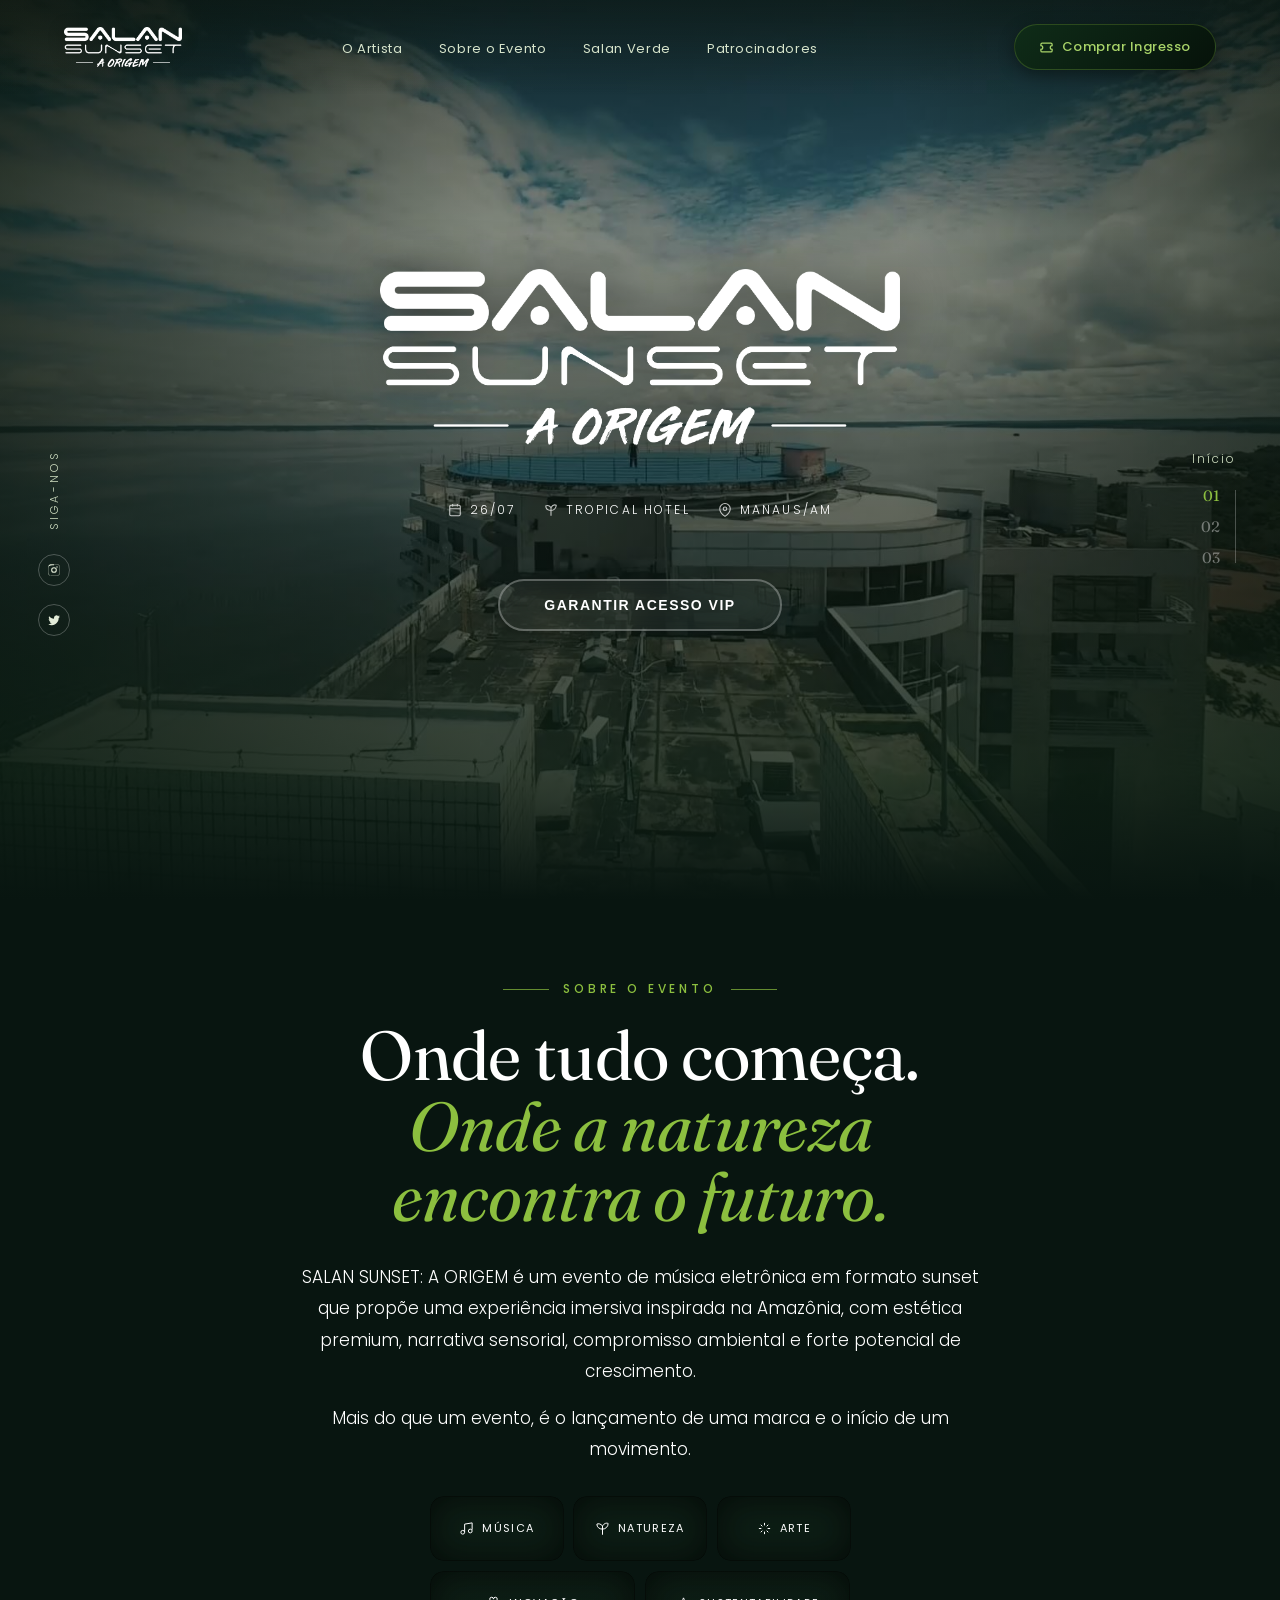
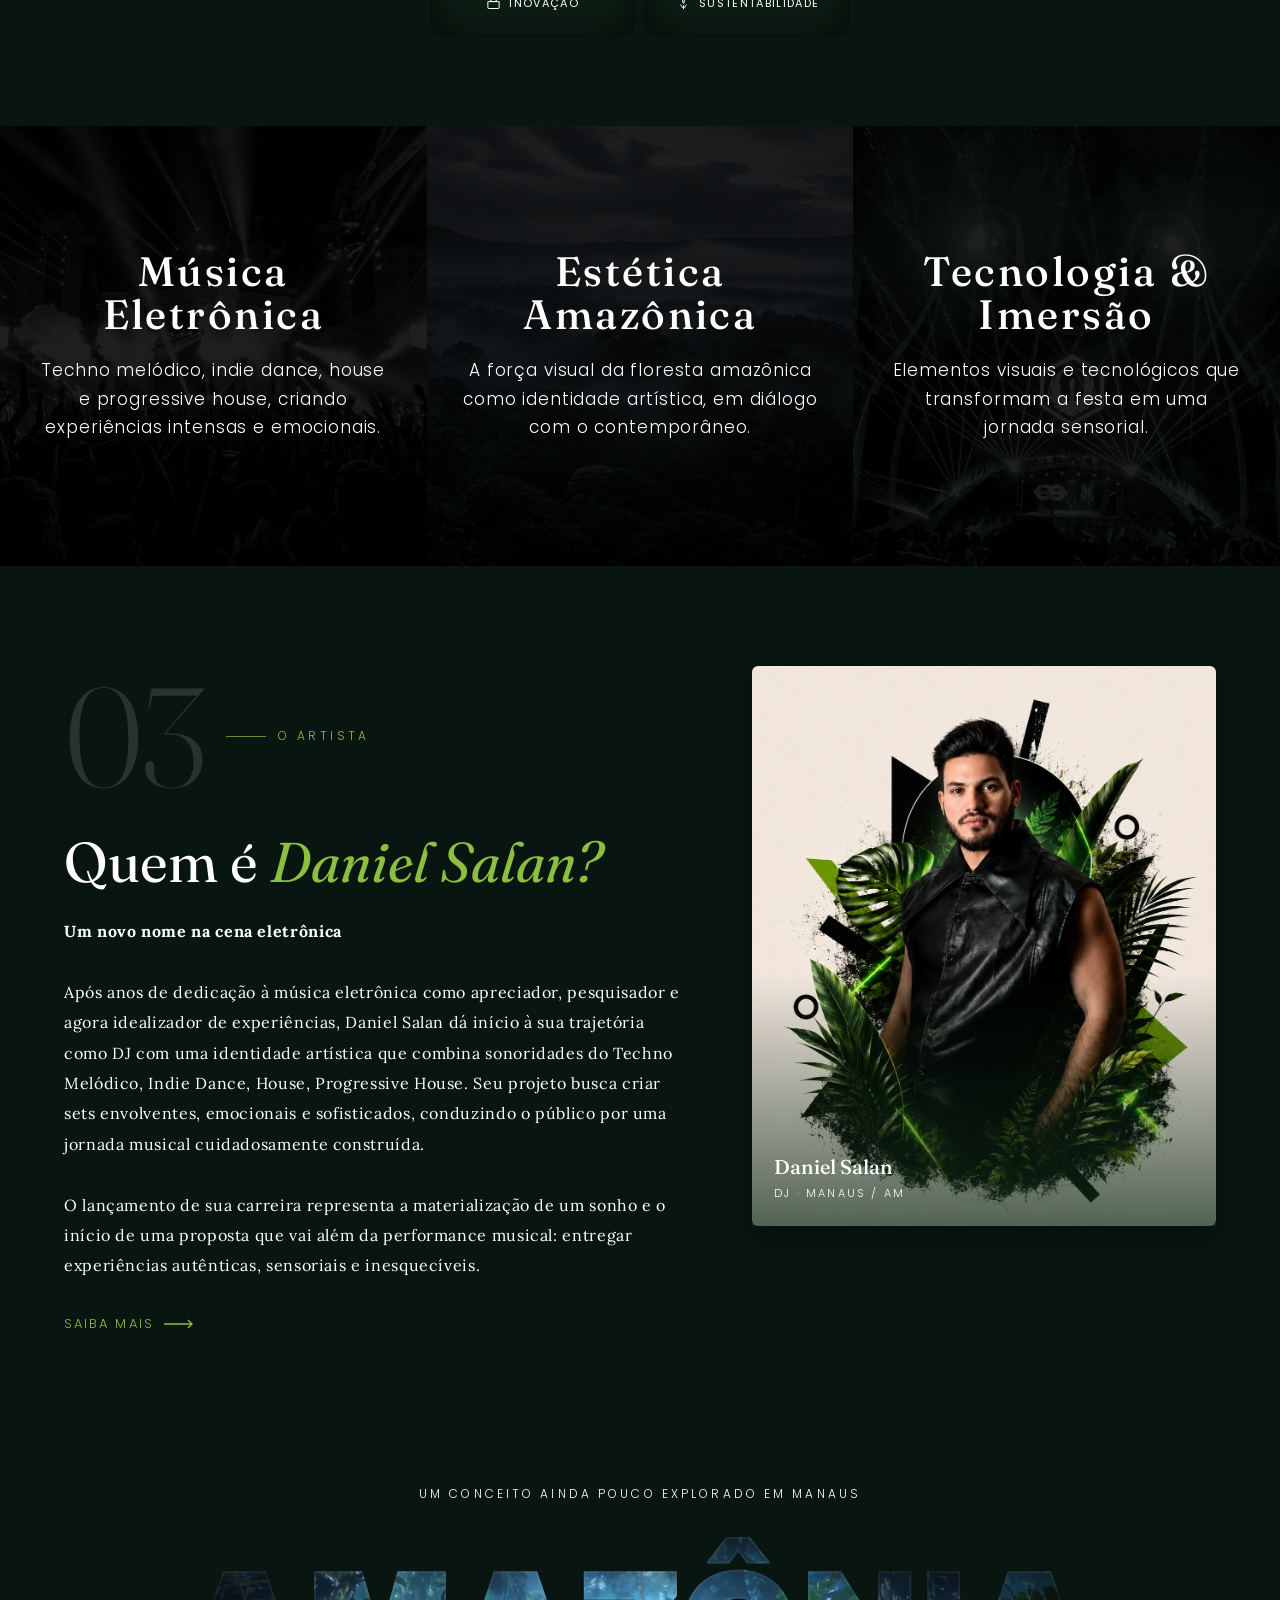
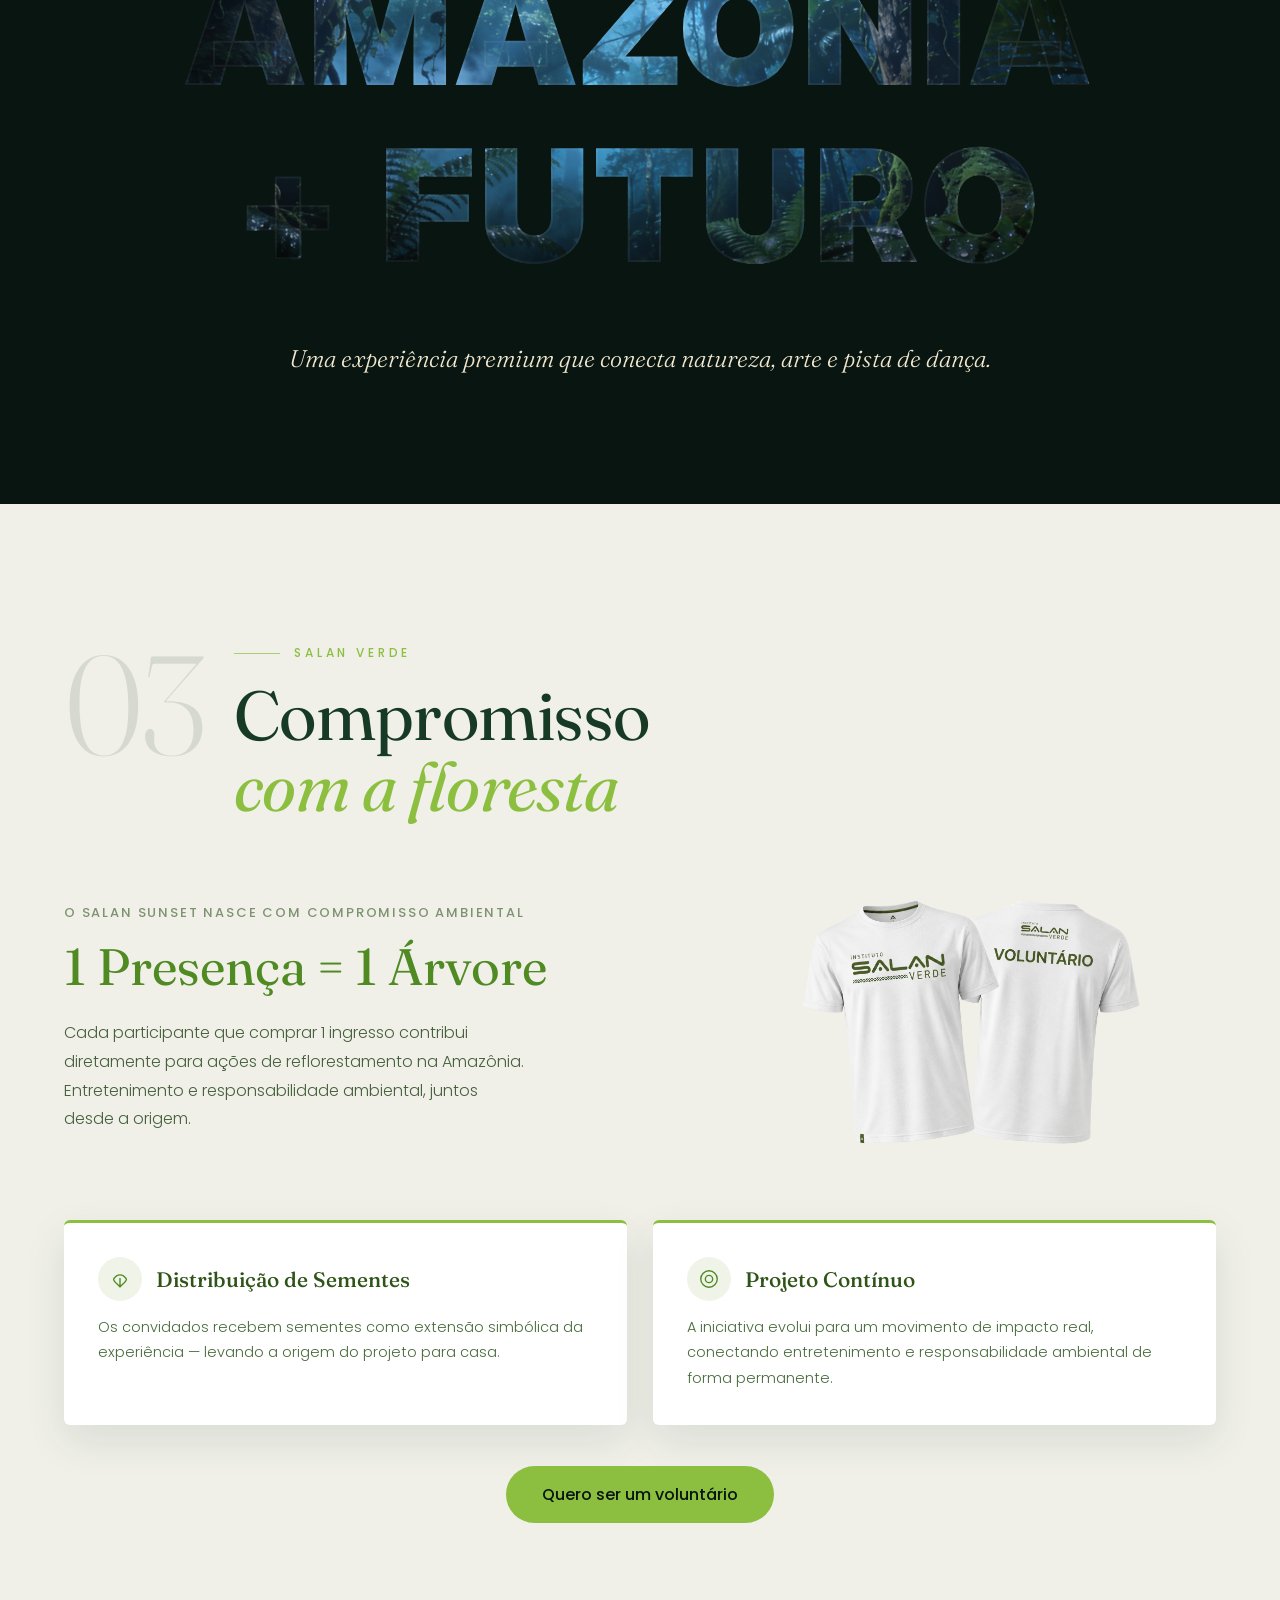
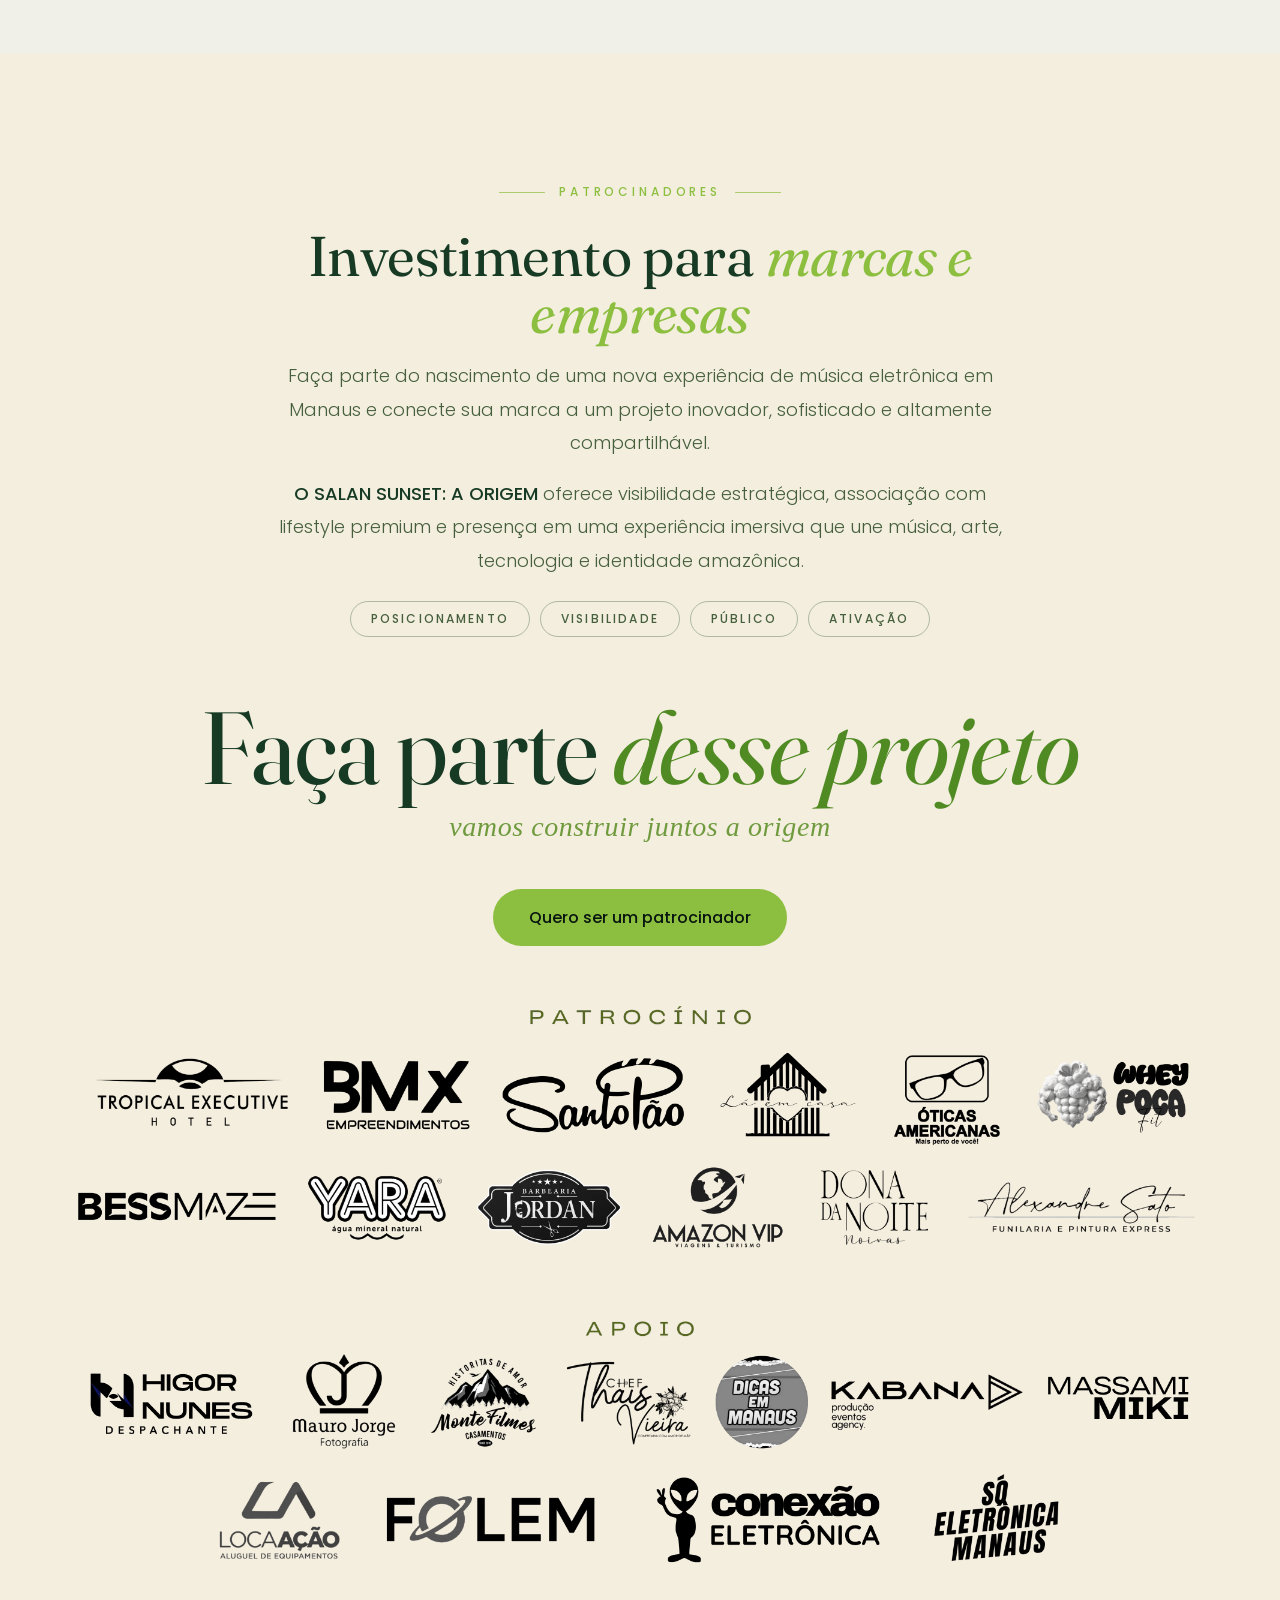
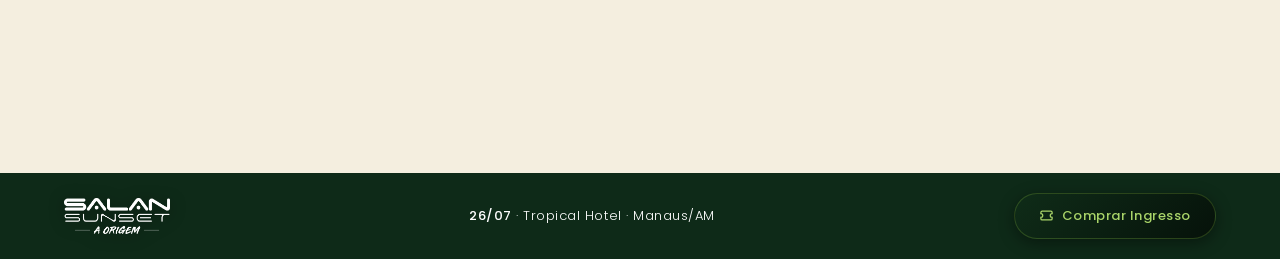
==== commit 7c0b23eb: "PPPP" ====
--- a/novo/index.html
+++ b/novo/index.html
@@ -4,7 +4,7 @@
 <meta charset="UTF-8">
 <meta name="viewport" content="width=device-width, initial-scale=1.0">
 <title>SALAN SUNSET — A Origem</title>
-<meta name="description" content="SALAN SUNSET: A ORIGEM — um sunset de música eletrônica que une Amazônia e futuro. 14 de junho · Tropical Executive Hotel, Manaus.">
+<meta name="description" content="SALAN SUNSET: A ORIGEM — um sunset de música eletrônica que une Amazônia e futuro. 26 de julho · Tropical Executive Hotel, Manaus.">
 <link rel="preconnect" href="https://fonts.googleapis.com">
 <link rel="preconnect" href="https://fonts.gstatic.com" crossorigin>
 <link href="https://fonts.googleapis.com/css2?family=Fraunces:ital,opsz,wght@0,9..144,300;0,9..144,400;0,9..144,500;0,9..144,600;1,9..144,400;1,9..144,500&family=Lora:ital,wght@0,400;0,500;1,400&family=Poppins:wght@300;400;500;600;700&family=Caveat:wght@500;600;700&family=Abril+Fatface&family=Bebas+Neue&family=Ultra&family=Lobster&family=Playfair+Display:wght@900&family=Inter:wght@900&display=swap" rel="stylesheet">
@@ -366,7 +366,7 @@
     <div class="hero-event-info">
       <span>
         <svg width="14" height="14" viewBox="0 0 24 24" fill="none" stroke="currentColor" stroke-width="1.8"><rect x="3" y="4" width="18" height="18" rx="2"/><line x1="16" y1="2" x2="16" y2="6"/><line x1="8" y1="2" x2="8" y2="6"/><line x1="3" y1="10" x2="21" y2="10"/></svg>
-        14/12
+        26/07
       </span>
       <span>
         <svg width="14" height="14" viewBox="0 0 24 24" fill="none" stroke="currentColor" stroke-width="1.8"><path d="M12 22V8M12 8c-3-4-7-4-9-3 0 5 4 8 9 8M12 8c3-5 7-5 9-4 0 5-4 9-9 9"/></svg>
@@ -398,7 +398,7 @@
 <section class="section deeper" id="experiencias">
   <div class="wrap exp-center">
     <div class="kicker reveal" style="justify-content:center;margin-bottom:22px"><span class="ln"></span>Sobre o Evento<span class="ln"></span></div>
-    <h2 class="h-big reveal d1" style="color:#fff;margin-bottom:30px">ONDE TUDO COMEÇA…</h2>
+    <h2 class="h-big reveal d1" style="color:#fff;margin-bottom:30px">Onde tudo começa. <em>Onde a natureza encontra o futuro.</em></h2>
     <p class="reveal d2">SALAN SUNSET: A ORIGEM é um evento de música eletrônica em formato sunset que propõe uma experiência imersiva inspirada na Amazônia, com estética premium, narrativa sensorial, compromisso ambiental e forte potencial de crescimento.</p>
     <p class="reveal d2">Mais do que um evento, é o lançamento de uma marca e o início de um movimento.</p>
     <div class="chips-grid">
@@ -501,7 +501,7 @@
         <p>A iniciativa evolui para um movimento de impacto real, conectando entretenimento e responsabilidade ambiental de forma permanente.</p>
       </div>
     </div>
-    <div style="margin-top:40px;text-align:center" class="reveal d3"><a href="https://wa.me/5555929863525?text=Quero%20ser%20um%20Volunt%C3%A1rio%20do%20SalanSunset." target="_blank" class="btn-primary" style="background:var(--lime);color:var(--green-deep);font-family:var(--font-body);font-weight:500;padding:16px 36px;border-radius:46px;display:inline-flex;align-items:center;gap:11px">Quero ser um voluntário</a></div>
+    <div style="margin-top:40px;text-align:center" class="reveal d3"><a href="https://wa.me/559286352520?text=Quero%20ser%20um%20Volunt%C3%A1rio%20do%20SalanSunset." target="_blank" class="btn-primary" style="background:var(--lime);color:var(--green-deep);font-family:var(--font-body);font-weight:500;padding:16px 36px;border-radius:46px;display:inline-flex;align-items:center;gap:11px">Quero ser um voluntário</a></div>
   </div>
 </section>
 
@@ -533,7 +533,7 @@
 <footer id="ingresso">
   <div class="foot-wrap">
     <div class="foot-logo"><img src="logo.png" alt="Salan Sunset"></div>
-    <div class="foot-meta"><strong>14/12</strong> · Tropical Hotel · Manaus/AM</div>
+    <div class="foot-meta"><strong>26/07</strong> · Tropical Hotel · Manaus/AM</div>
     <a href="https://shotgun.live/events/salan-sunset-a-origem" target="_blank" class="btn-ticket" id="buyBtn">
       <svg viewBox="0 0 24 24" fill="none" stroke="currentColor" stroke-width="2" style="width:15px"><path d="M3 9a3 3 0 0 1 0 6v2a2 2 0 0 0 2 2h14a2 2 0 0 0 2-2v-2a3 3 0 0 1 0-6V7a2 2 0 0 0-2-2H5a2 2 0 0 0-2 2z"/></svg>
       Comprar Ingresso
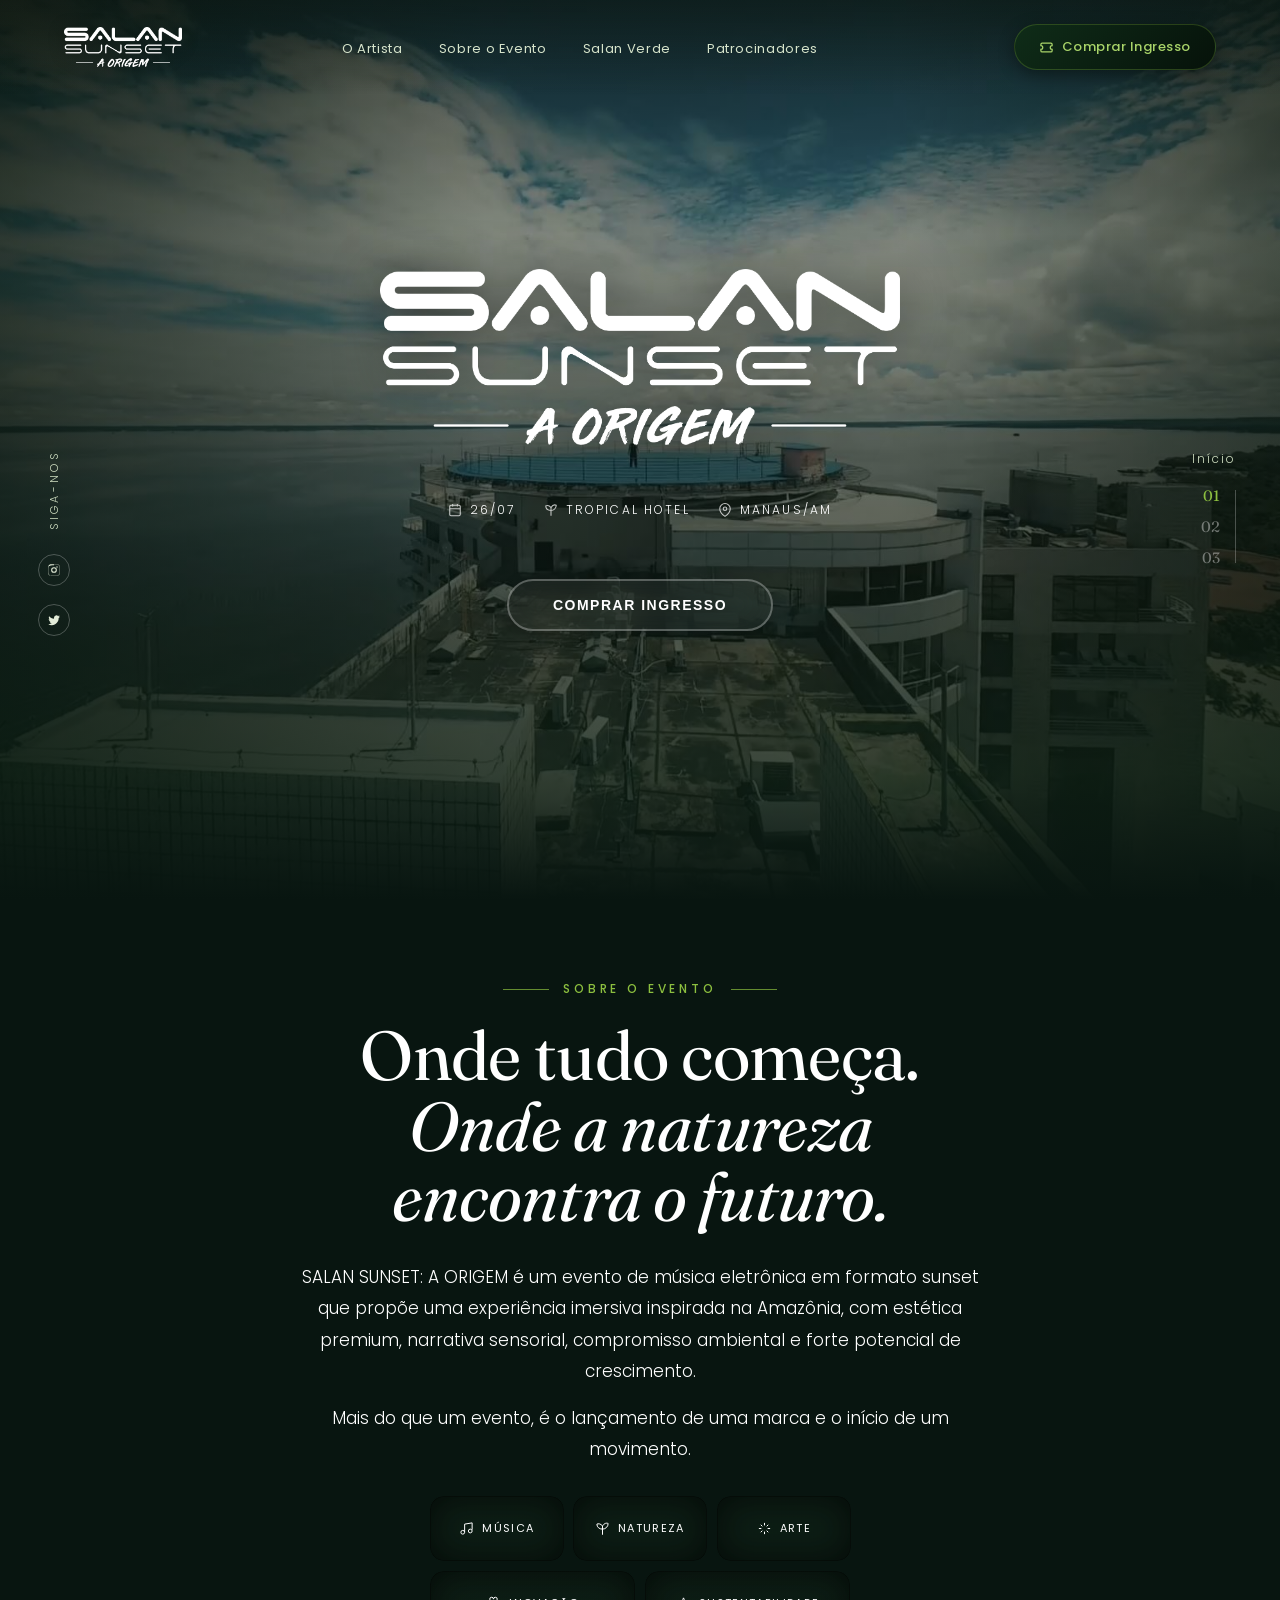
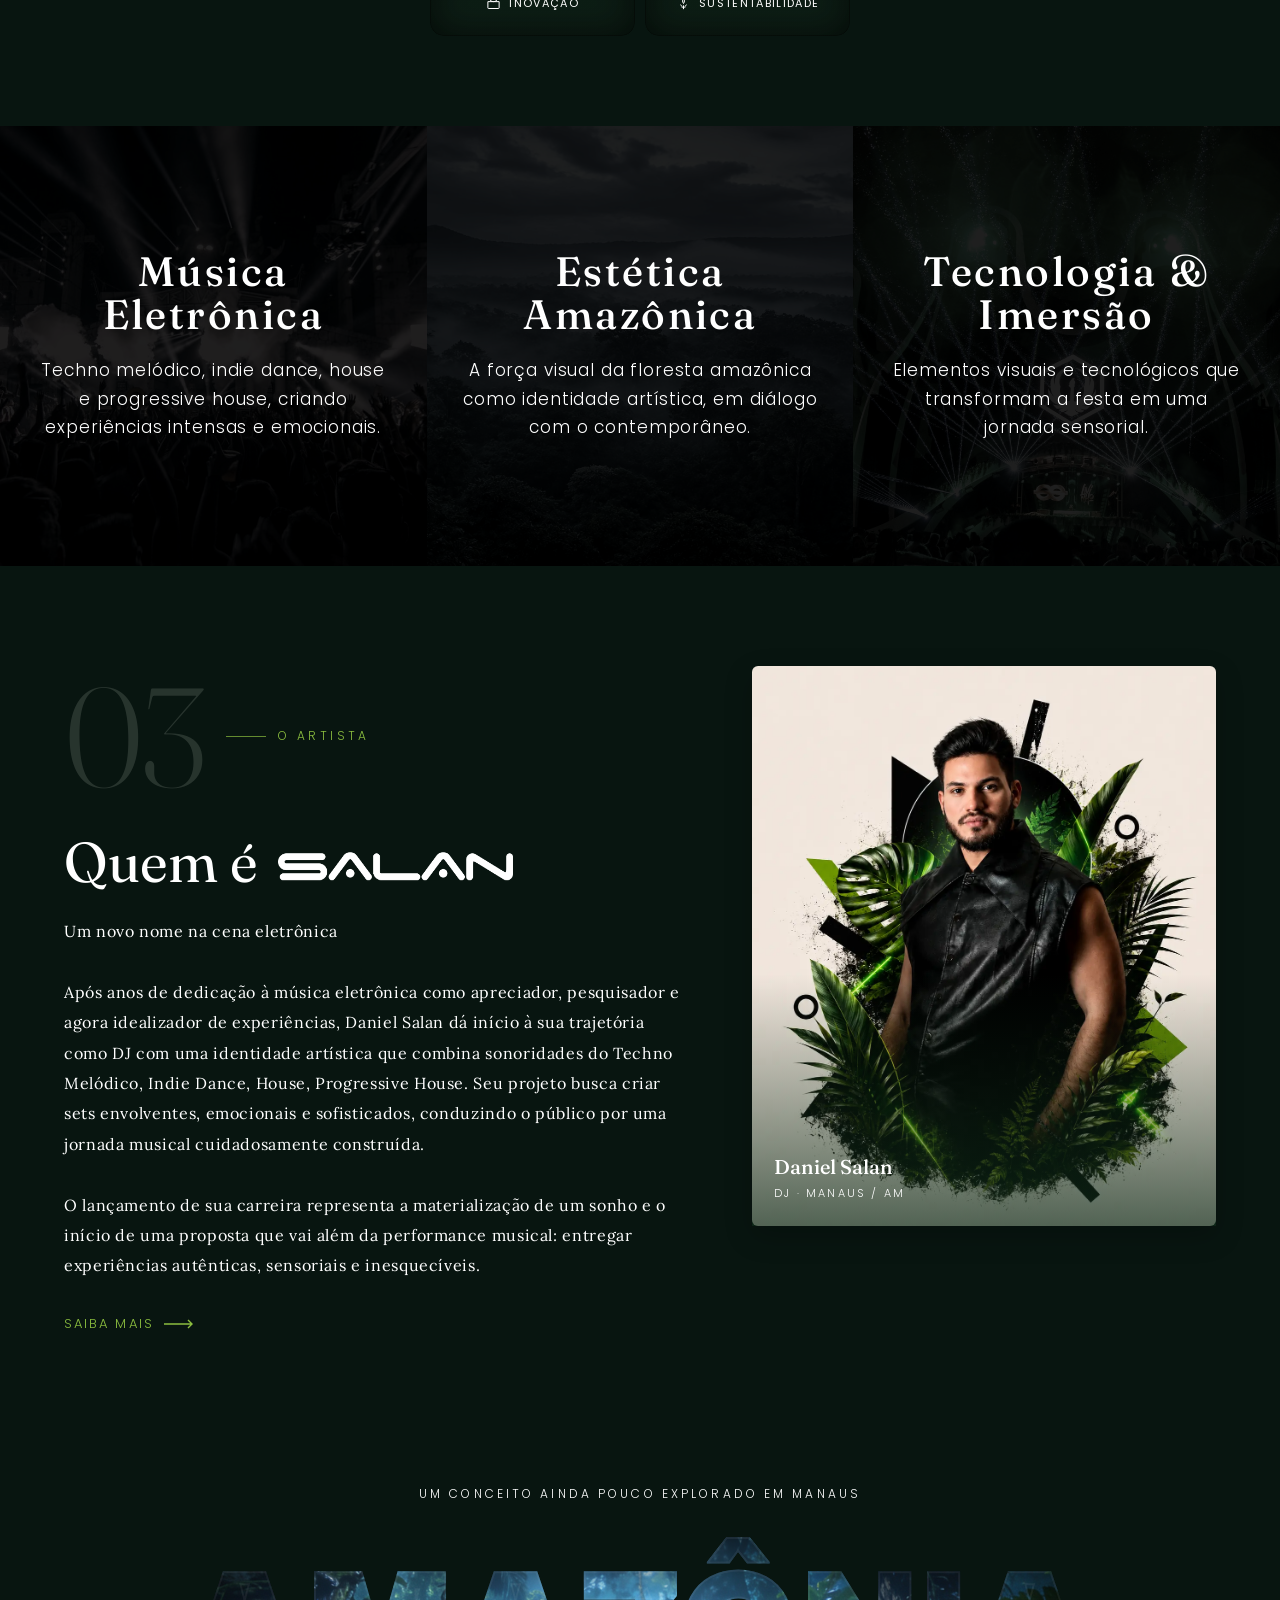
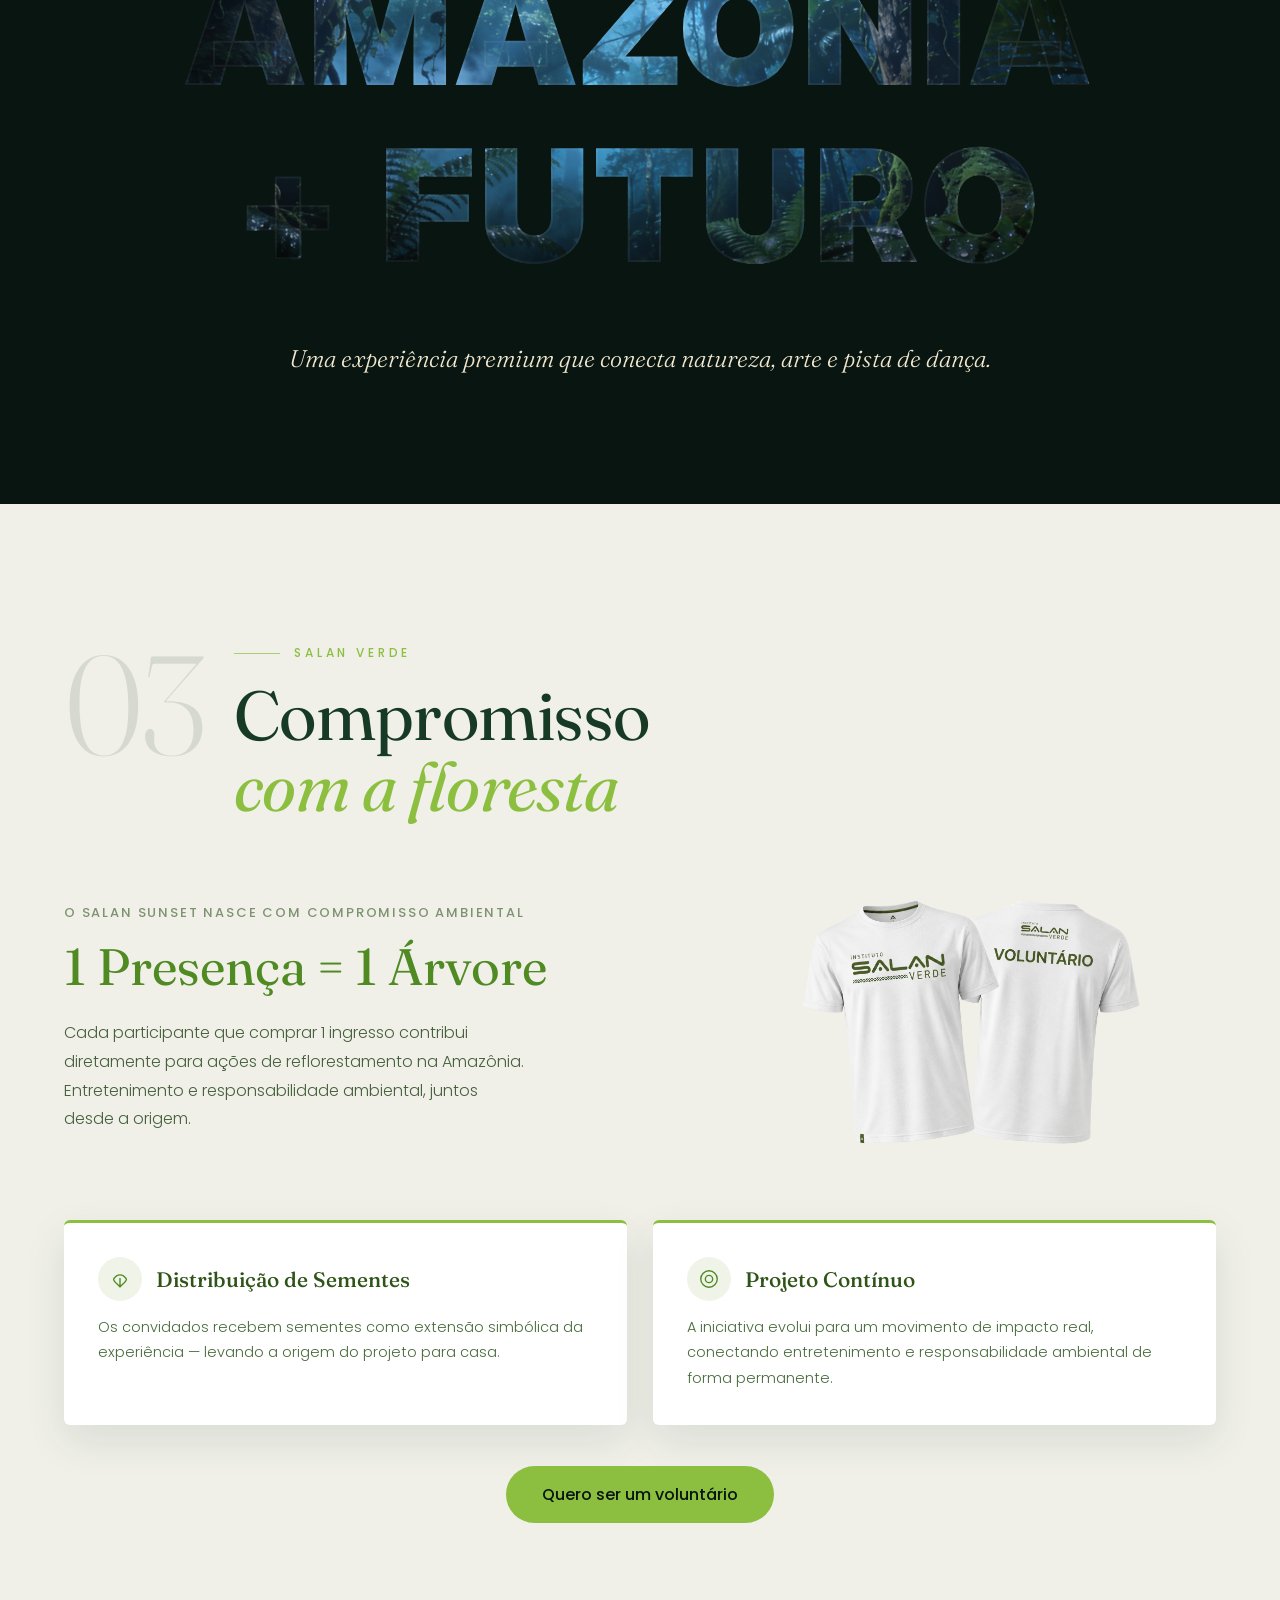
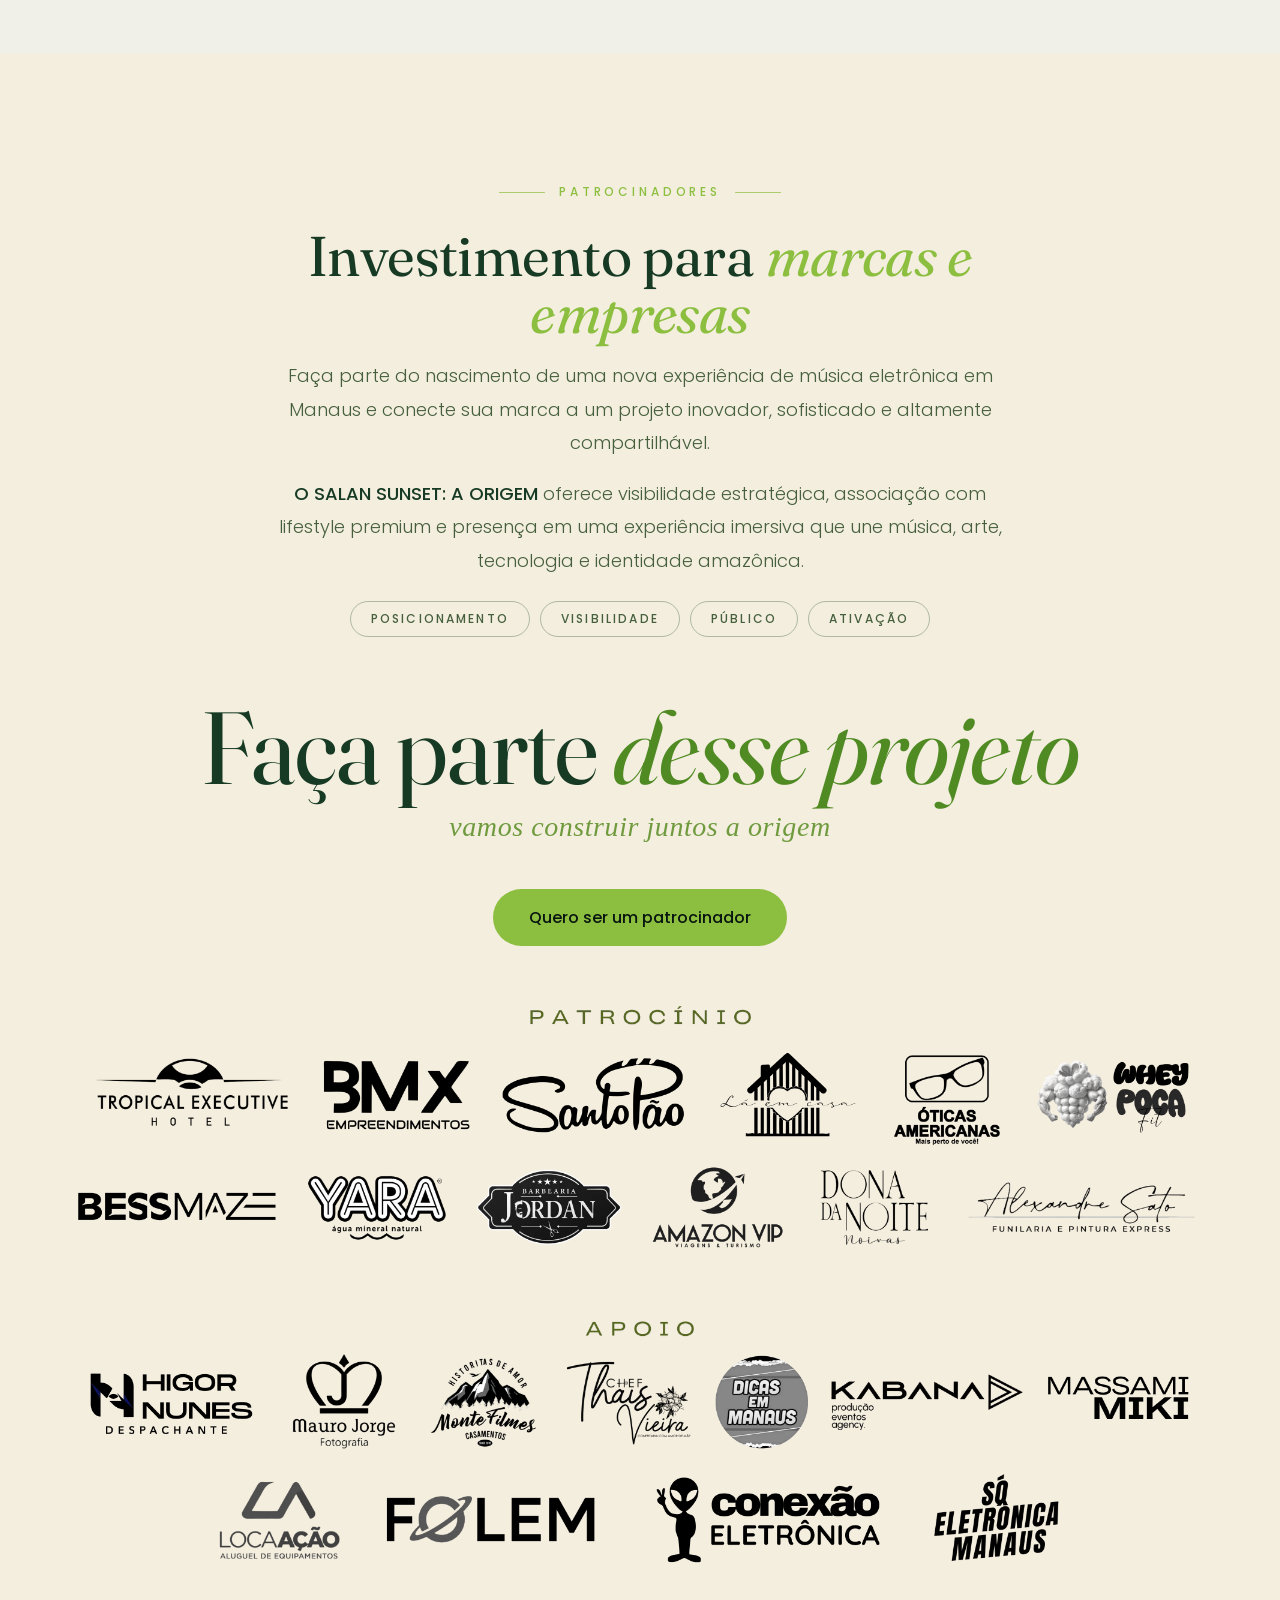
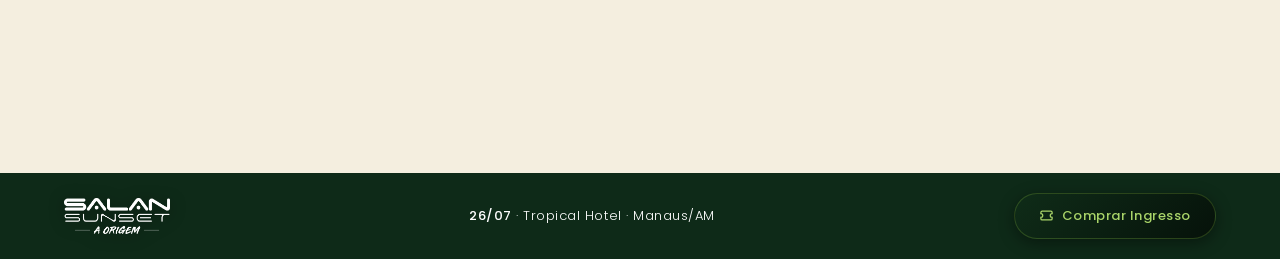
==== commit cfb1699d: "PPPP" ====
--- a/novo/index.html
+++ b/novo/index.html
@@ -153,7 +153,8 @@
 .artist-text .row .lbl{display:flex;align-items:center;gap:12px;font-size:12px;letter-spacing:.28em;text-transform:uppercase;color:var(--lime)}
 .artist-text .row .lbl .ln{width:40px;height:1px;background:var(--lime);opacity:.7}
 .artist-text h2{font-family:var(--font-display);font-weight:400;font-size:clamp(30px,4.4vw,56px);line-height:1.05;color:#fff;margin-bottom:24px}
-.artist-text h2 em{font-style:italic;color:var(--lime)}
+.artist-text h2 em{font-style:italic;color:#fff}
+.title-logo{display:inline-block;height:.5em;width:auto;vertical-align:middle;margin-left:.15em;transform:translateY(-.05em)}
 .artist-text p{font-size:16px;line-height:1.9;color:var(--on-dark-mute);font-weight:400;margin-bottom:16px;font-family:"Lora",Georgia,serif;letter-spacing:0.04em}
 .artist-text .accent{color:#fff;font-weight:500}
 .artist-text .more{display:inline-flex;align-items:center;gap:10px;margin-top:18px;color:var(--lime);font-size:13px;letter-spacing:.16em;text-transform:uppercase}
@@ -379,7 +380,7 @@
     </div>
     <a href="https://shotgun.live/events/salan-sunset-a-origem" target="_blank" class="hero-cta-btn">
       <span class="hero-btn-scan"></span>
-      <span class="hero-btn-text">Garantir Acesso VIP</span>
+      <span class="hero-btn-text">Comprar Ingresso</span>
       <span class="hero-btn-glow"></span>
     </a>
   </div>
@@ -398,7 +399,7 @@
 <section class="section deeper" id="experiencias">
   <div class="wrap exp-center">
     <div class="kicker reveal" style="justify-content:center;margin-bottom:22px"><span class="ln"></span>Sobre o Evento<span class="ln"></span></div>
-    <h2 class="h-big reveal d1" style="color:#fff;margin-bottom:30px">Onde tudo começa. <em>Onde a natureza encontra o futuro.</em></h2>
+    <h2 class="h-big reveal d1" style="color:#fff;margin-bottom:30px">Onde tudo começa. <em style="color:#fff">Onde a natureza encontra o futuro.</em></h2>
     <p class="reveal d2">SALAN SUNSET: A ORIGEM é um evento de música eletrônica em formato sunset que propõe uma experiência imersiva inspirada na Amazônia, com estética premium, narrativa sensorial, compromisso ambiental e forte potencial de crescimento.</p>
     <p class="reveal d2">Mais do que um evento, é o lançamento de uma marca e o início de um movimento.</p>
     <div class="chips-grid">
@@ -447,13 +448,13 @@
           <div class="bignum">03</div>
           <div class="lbl"><span class="ln"></span>O Artista</div>
         </div>
-        <h2 class="reveal d1">Quem é <em>Daniel Salan?</em></h2>
+        <h2 class="reveal d1">Quem é <img src="assets/logo-salan.png" alt="Salan" class="title-logo"></h2>
         <!-- foto só no mobile, aparece abaixo do título -->
         <div class="artist-portrait artist-portrait-mobile reveal d1">
           <div class="frame"><img src="../images/fotodele.webp" alt="Daniel Salan"></div>
           <div class="cap"><b>Daniel Salan</b><small>DJ · Manaus / AM</small></div>
         </div>
-        <p class="reveal d2"><b>Um novo nome na cena eletrônica</b><br><br>Após anos de dedicação à música eletrônica como apreciador, pesquisador e agora idealizador de experiências, Daniel Salan dá início à sua trajetória como DJ com uma identidade artística que combina sonoridades do Techno Melódico, Indie Dance, House, Progressive House. Seu projeto busca criar sets envolventes, emocionais e sofisticados, conduzindo o público por uma jornada musical cuidadosamente construída.<br><br>O lançamento de sua carreira representa a materialização de um sonho e o início de uma proposta que vai além da performance musical: entregar experiências autênticas, sensoriais e inesquecíveis.</p>
+        <p class="reveal d2">Um novo nome na cena eletrônica<br><br>Após anos de dedicação à música eletrônica como apreciador, pesquisador e agora idealizador de experiências, Daniel Salan dá início à sua trajetória como DJ com uma identidade artística que combina sonoridades do Techno Melódico, Indie Dance, House, Progressive House. Seu projeto busca criar sets envolventes, emocionais e sofisticados, conduzindo o público por uma jornada musical cuidadosamente construída.<br><br>O lançamento de sua carreira representa a materialização de um sonho e o início de uma proposta que vai além da performance musical: entregar experiências autênticas, sensoriais e inesquecíveis.</p>
         <a href="#experiencias" class="more reveal d2">Saiba mais <svg viewBox="0 0 30 10"><path d="M0 5h28M24 1l4 4-4 4"/></svg></a>
       </div>
       <!-- foto no desktop, coluna direita -->
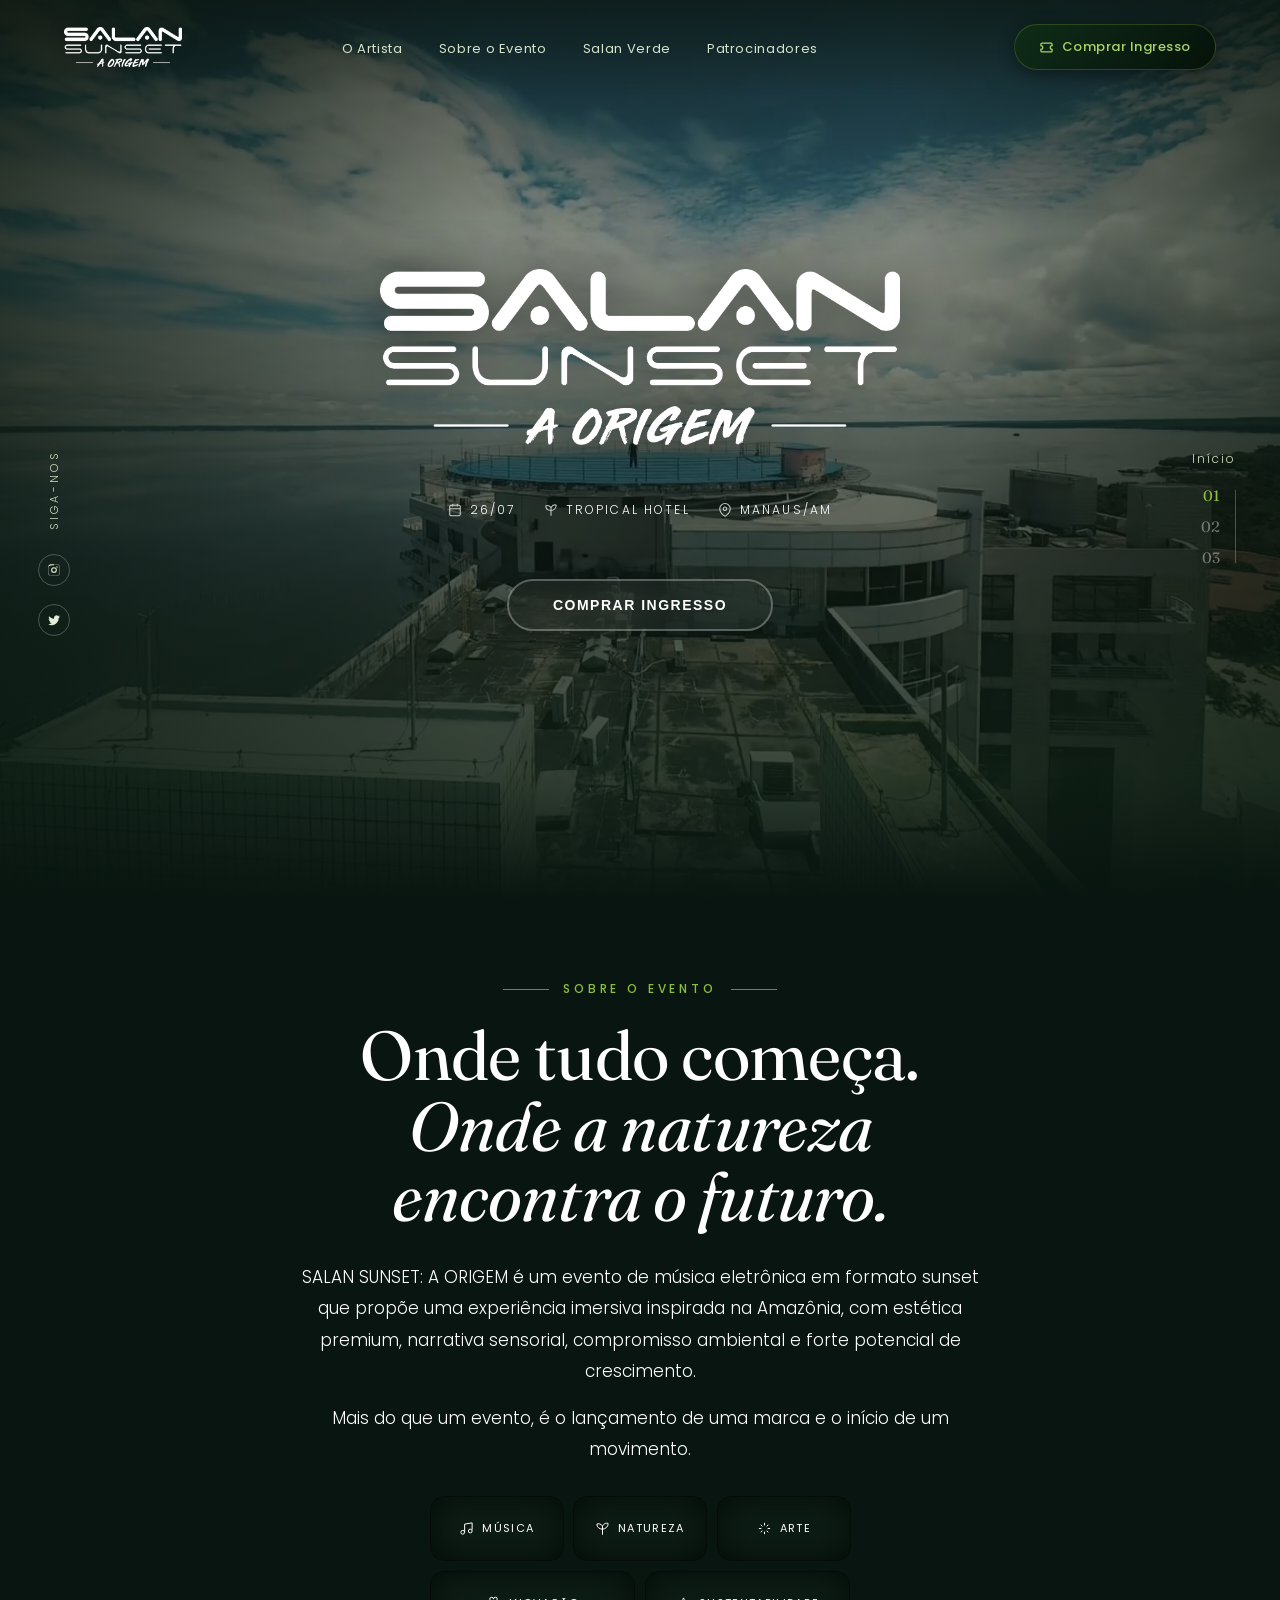
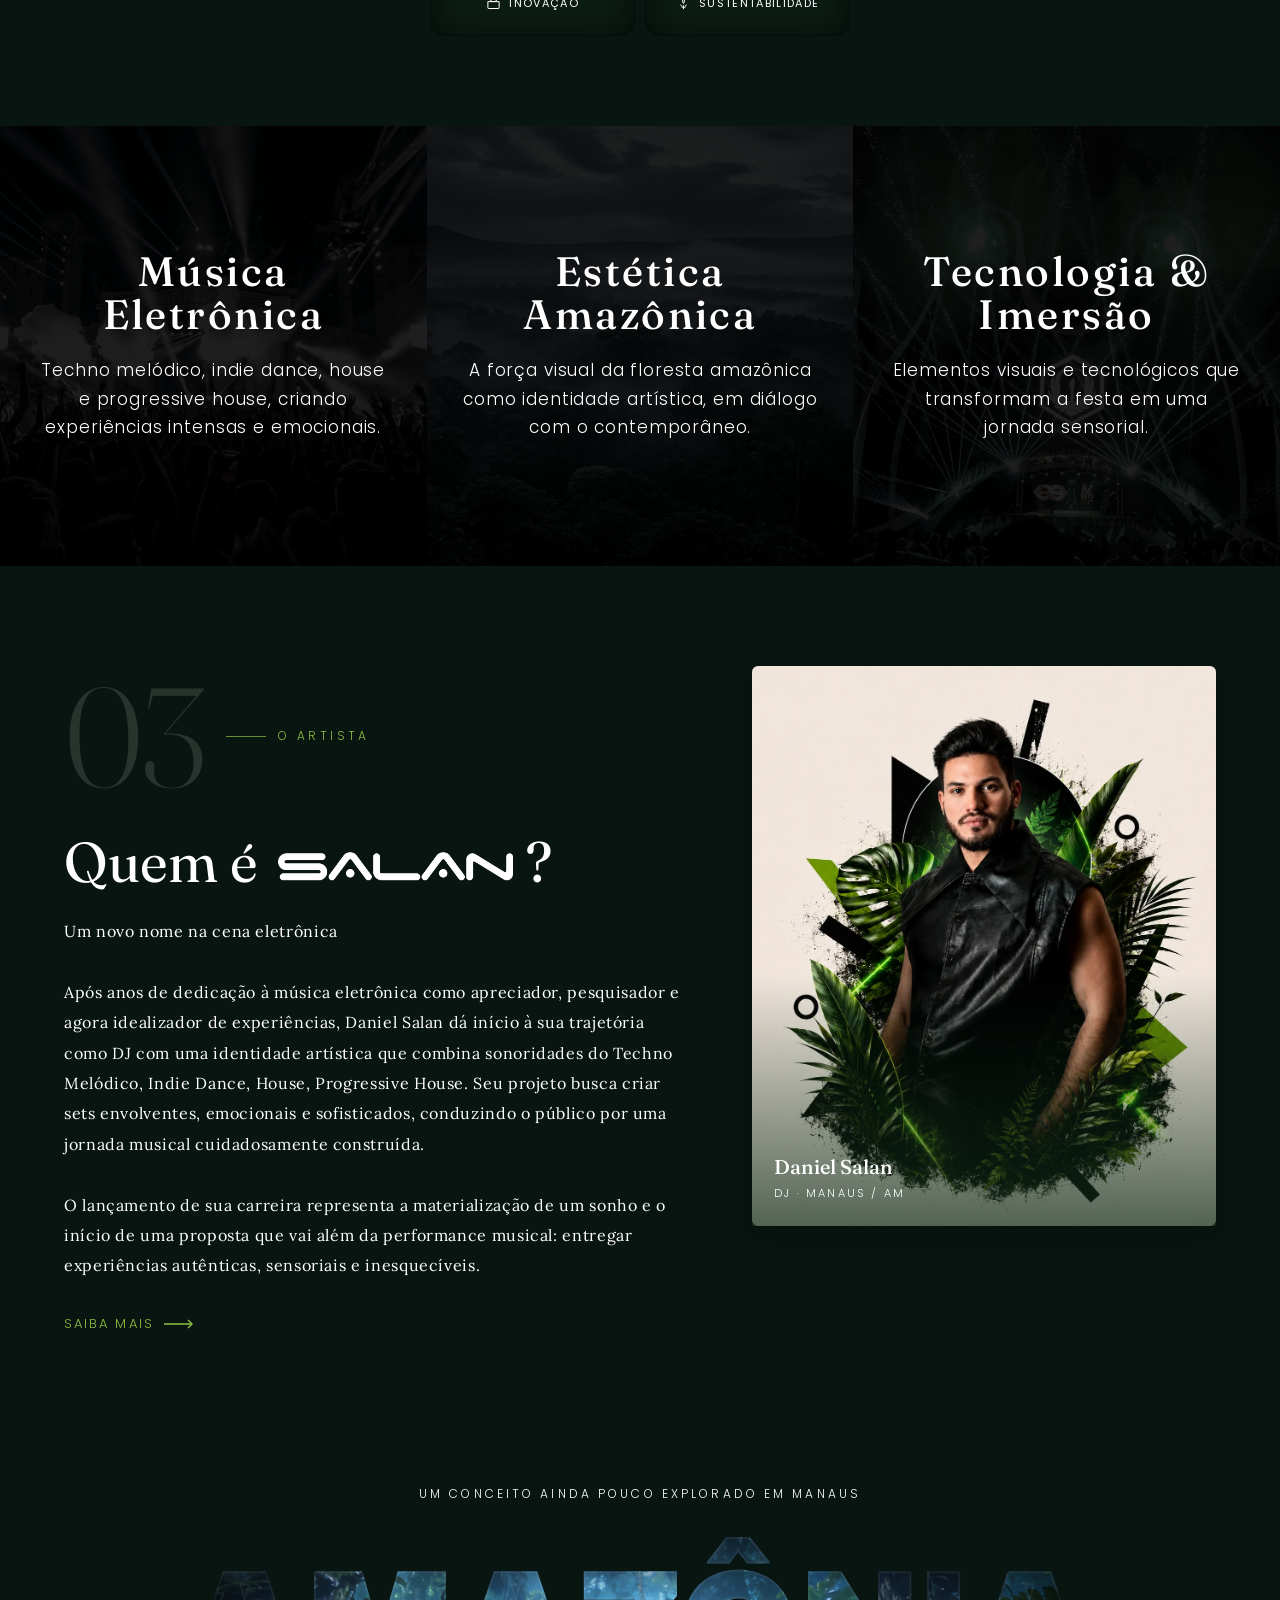
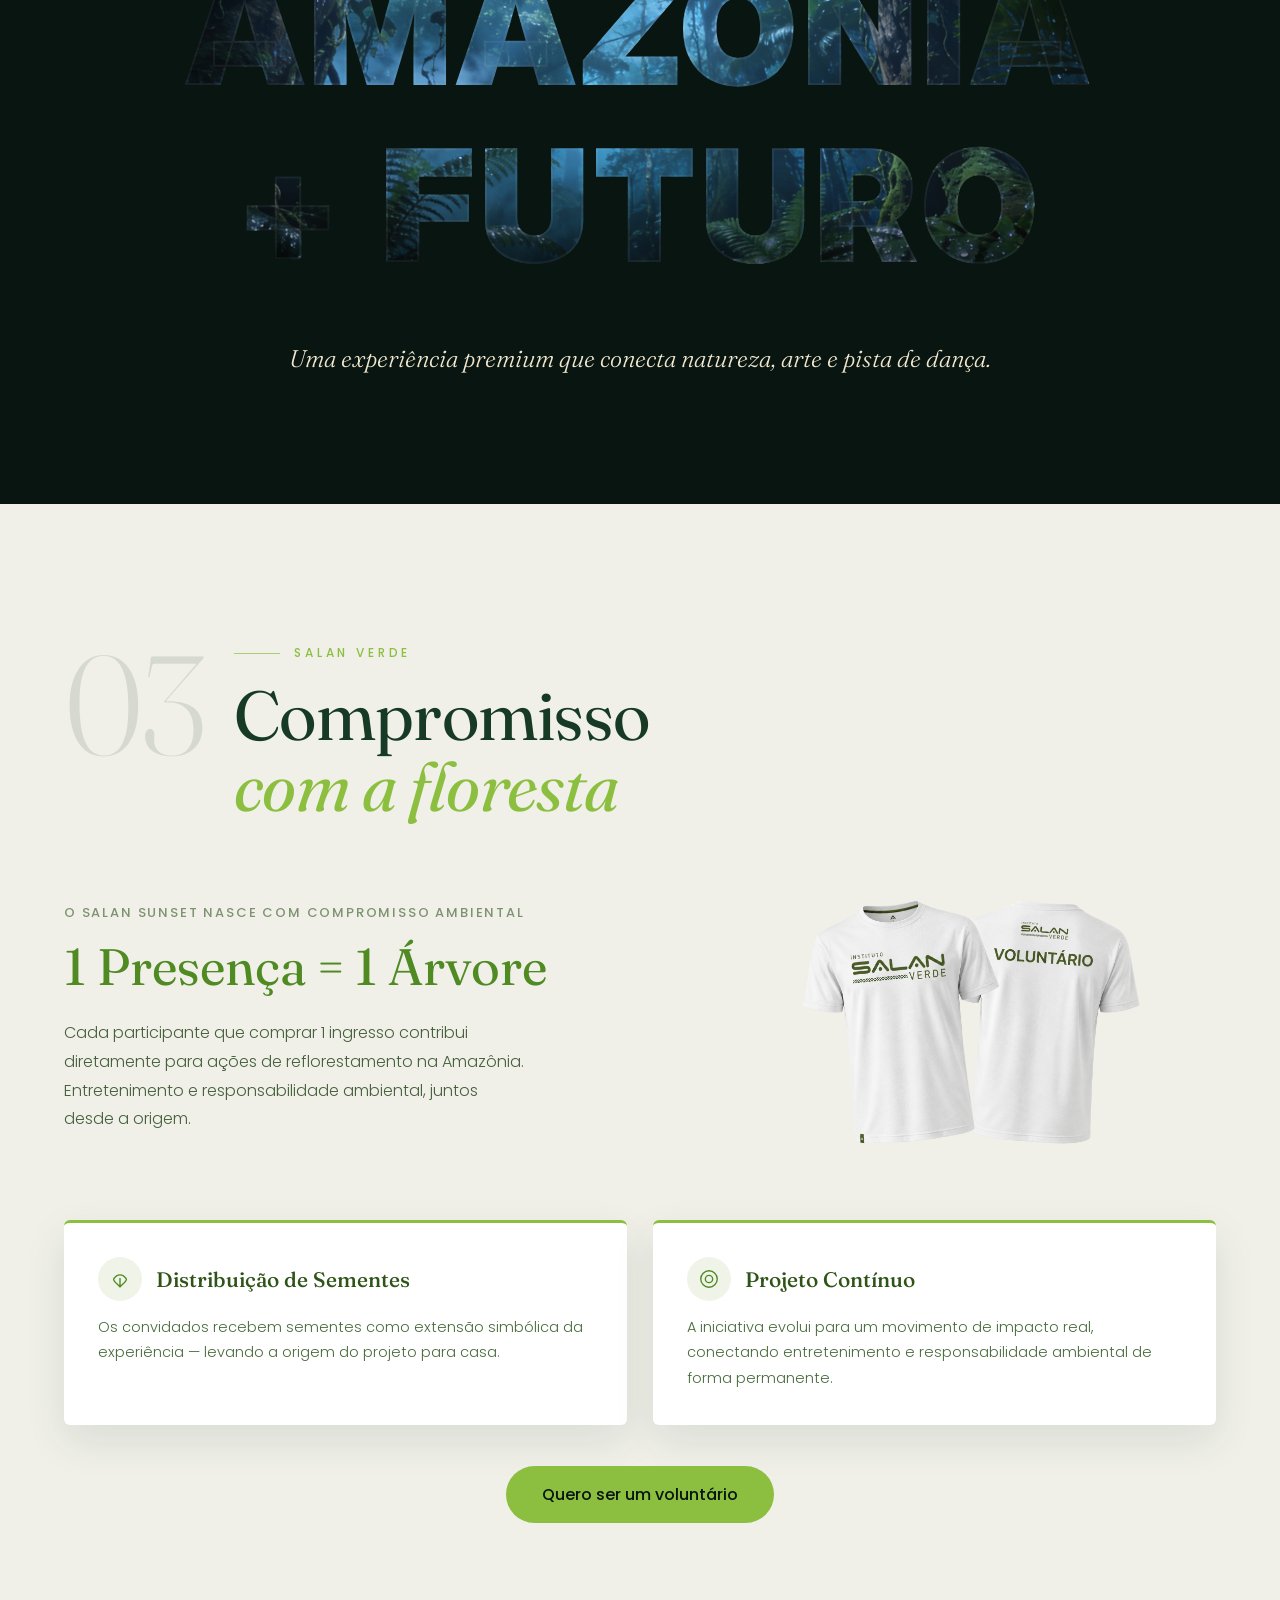
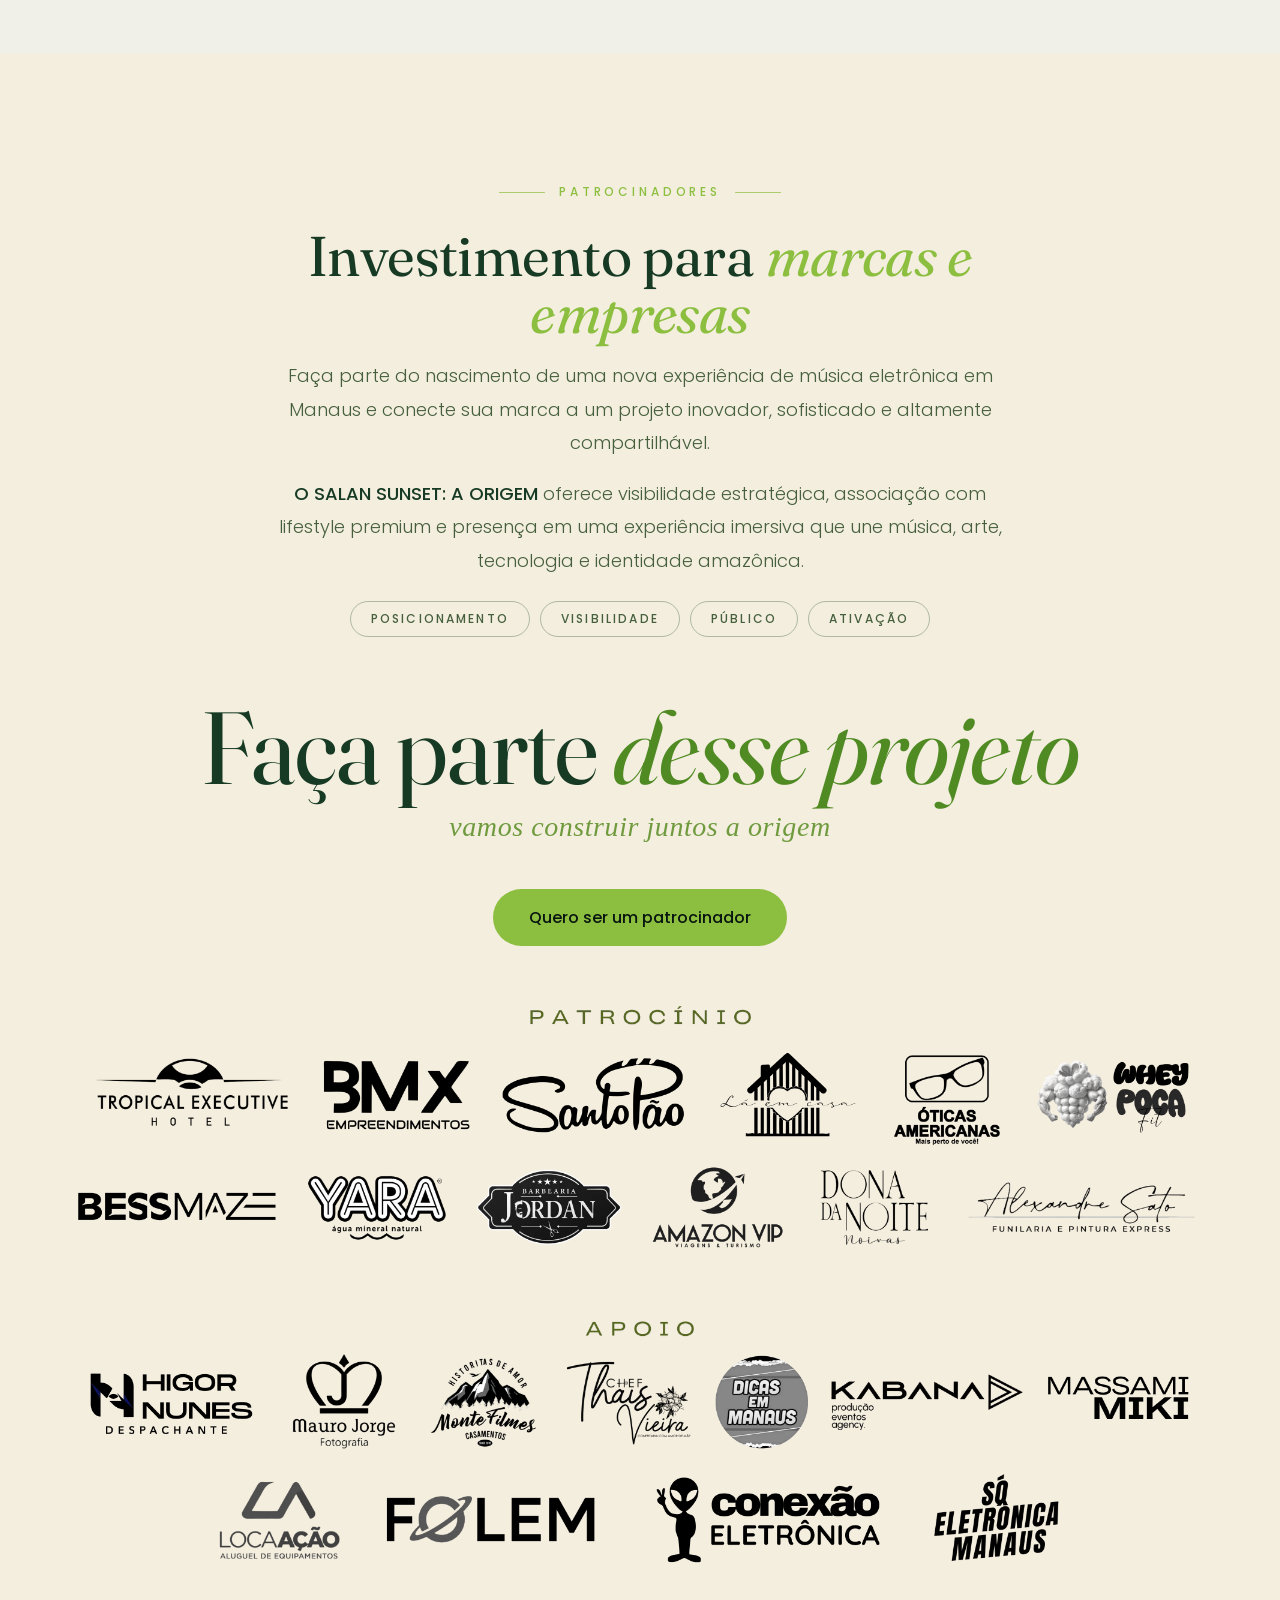
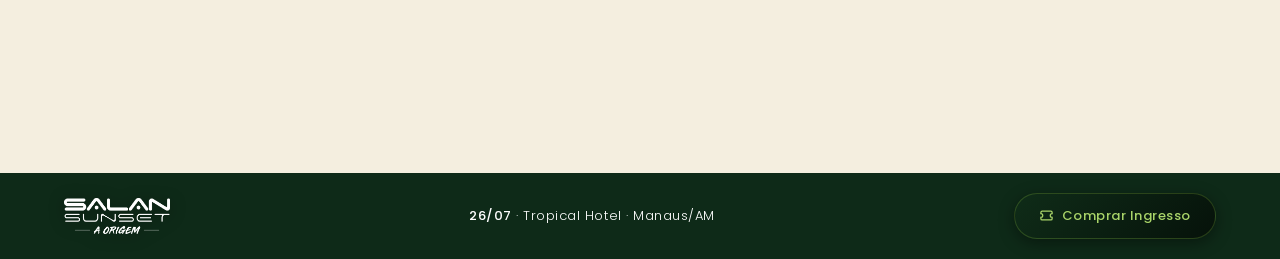
==== commit 943a6a0a: "PPPP" ====
--- a/novo/index.html
+++ b/novo/index.html
@@ -448,7 +448,7 @@
           <div class="bignum">03</div>
           <div class="lbl"><span class="ln"></span>O Artista</div>
         </div>
-        <h2 class="reveal d1">Quem é <img src="assets/logo-salan.png" alt="Salan" class="title-logo"></h2>
+        <h2 class="reveal d1">Quem é <img src="assets/logo-salan.png" alt="Salan" class="title-logo"> ?</h2>
         <!-- foto só no mobile, aparece abaixo do título -->
         <div class="artist-portrait artist-portrait-mobile reveal d1">
           <div class="frame"><img src="../images/fotodele.webp" alt="Daniel Salan"></div>
@@ -502,7 +502,7 @@
         <p>A iniciativa evolui para um movimento de impacto real, conectando entretenimento e responsabilidade ambiental de forma permanente.</p>
       </div>
     </div>
-    <div style="margin-top:40px;text-align:center" class="reveal d3"><a href="https://wa.me/559286352520?text=Quero%20ser%20um%20Volunt%C3%A1rio%20do%20SalanSunset." target="_blank" class="btn-primary" style="background:var(--lime);color:var(--green-deep);font-family:var(--font-body);font-weight:500;padding:16px 36px;border-radius:46px;display:inline-flex;align-items:center;gap:11px">Quero ser um voluntário</a></div>
+    <div style="margin-top:40px;text-align:center" class="reveal d3"><a href="https://wa.me/559286352520?text=Quero%20ser%20um%20Volunt%C3%A1rio%20do%20SalanVerde" target="_blank" class="btn-primary" style="background:var(--lime);color:var(--green-deep);font-family:var(--font-body);font-weight:500;padding:16px 36px;border-radius:46px;display:inline-flex;align-items:center;gap:11px">Quero ser um voluntário</a></div>
   </div>
 </section>
 
@@ -523,7 +523,7 @@
     </div>
     <div class="final reveal d2">Faça parte <span class="w">desse projeto</span></div>
     <div class="final-sub reveal d2">vamos construir juntos a origem</div>
-    <div style="margin-top:40px;text-align:center" class="reveal d2"><a href="https://wa.me/5555929863525?text=Quero%20ser%20um%20patrocinador!" target="_blank" class="btn-primary" style="background:var(--lime);color:var(--green-deep);font-family:var(--font-body);font-weight:500;padding:16px 36px;border-radius:46px;display:inline-flex;align-items:center;gap:11px">Quero ser um patrocinador</a></div>
+    <div style="margin-top:40px;text-align:center" class="reveal d2"><a href="https://wa.me/559286352520?text=Quero+ser+um+patrocinador%21&type=phone_number&app_absent=0" target="_blank" class="btn-primary" style="background:var(--lime);color:var(--green-deep);font-family:var(--font-body);font-weight:500;padding:16px 36px;border-radius:46px;display:inline-flex;align-items:center;gap:11px">Quero ser um patrocinador</a></div>
     <div class="reveal d3" style="margin-top:52px;text-align:center">
       <img src="assets/logosdepatrocinadores.webp" alt="Patrocinadores" style="width:100%;max-width:1200px;height:auto;display:inline-block;border-radius:6px">
     </div>
